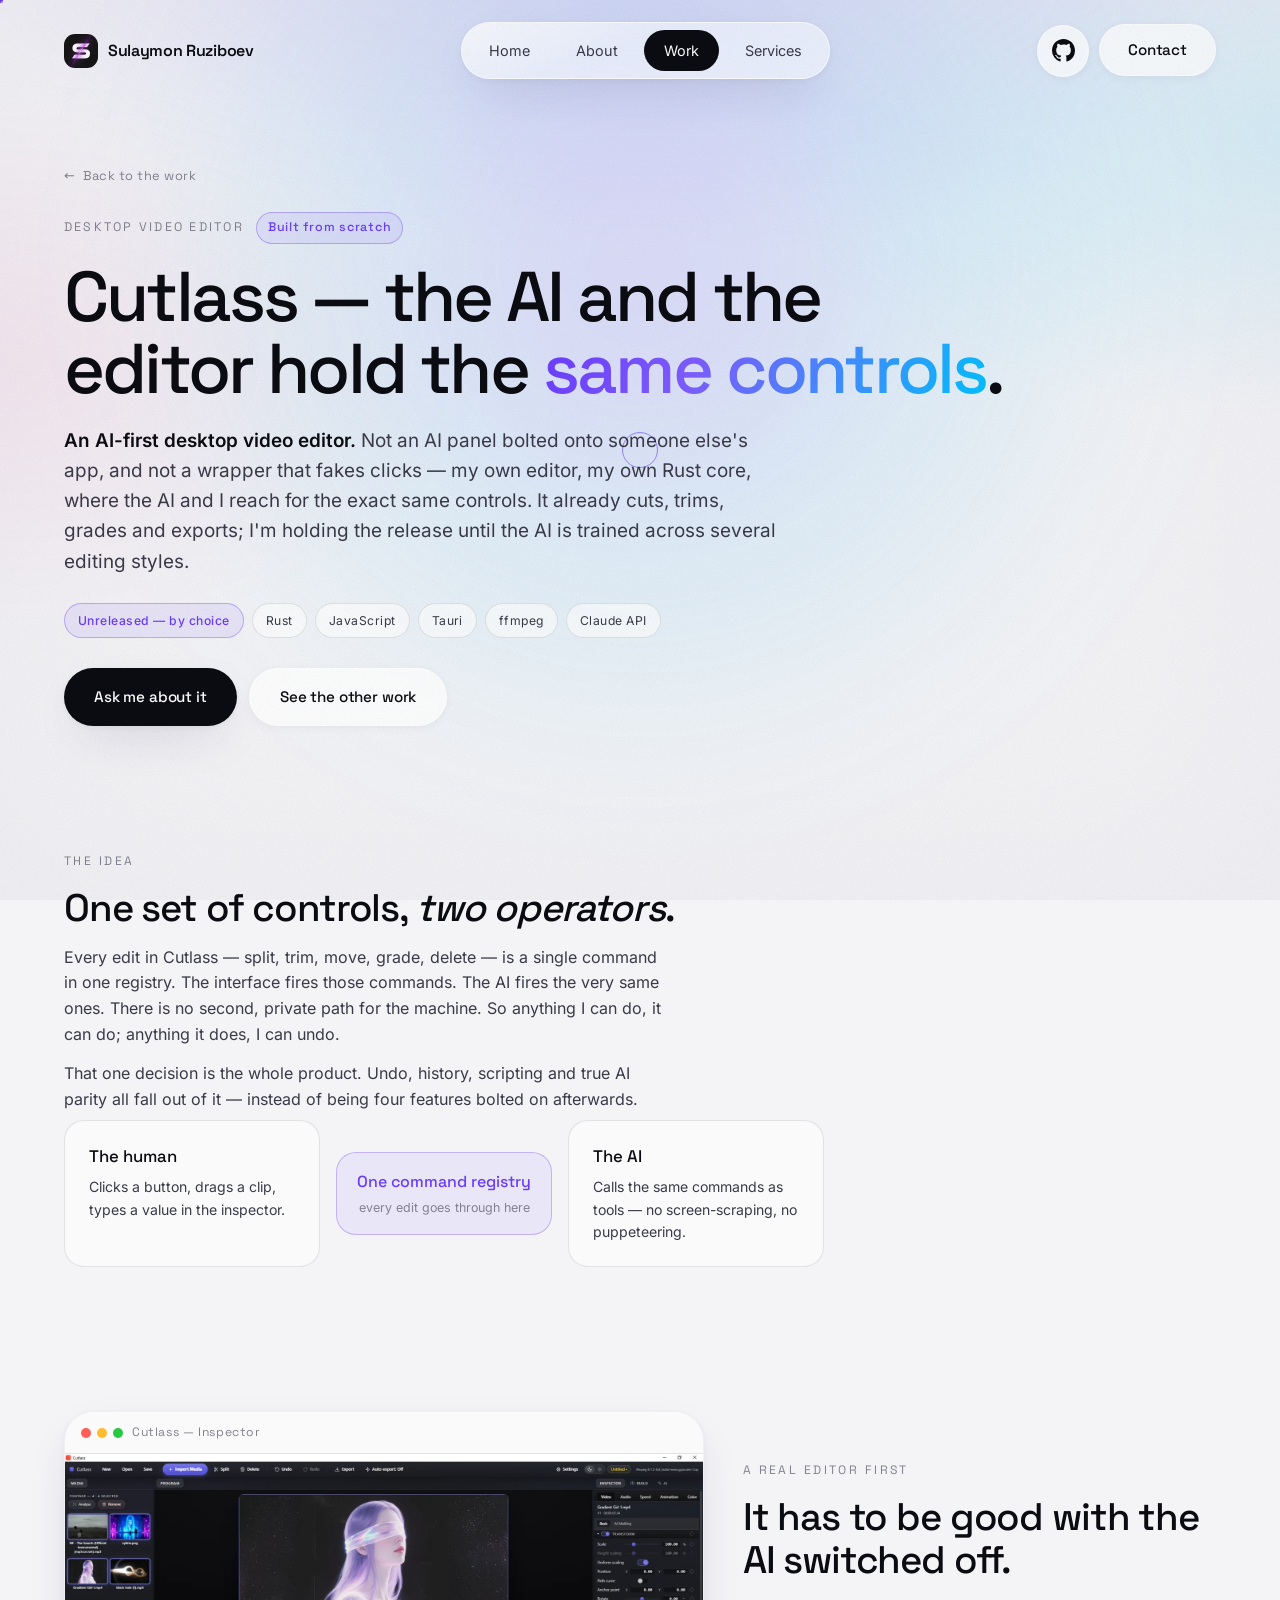
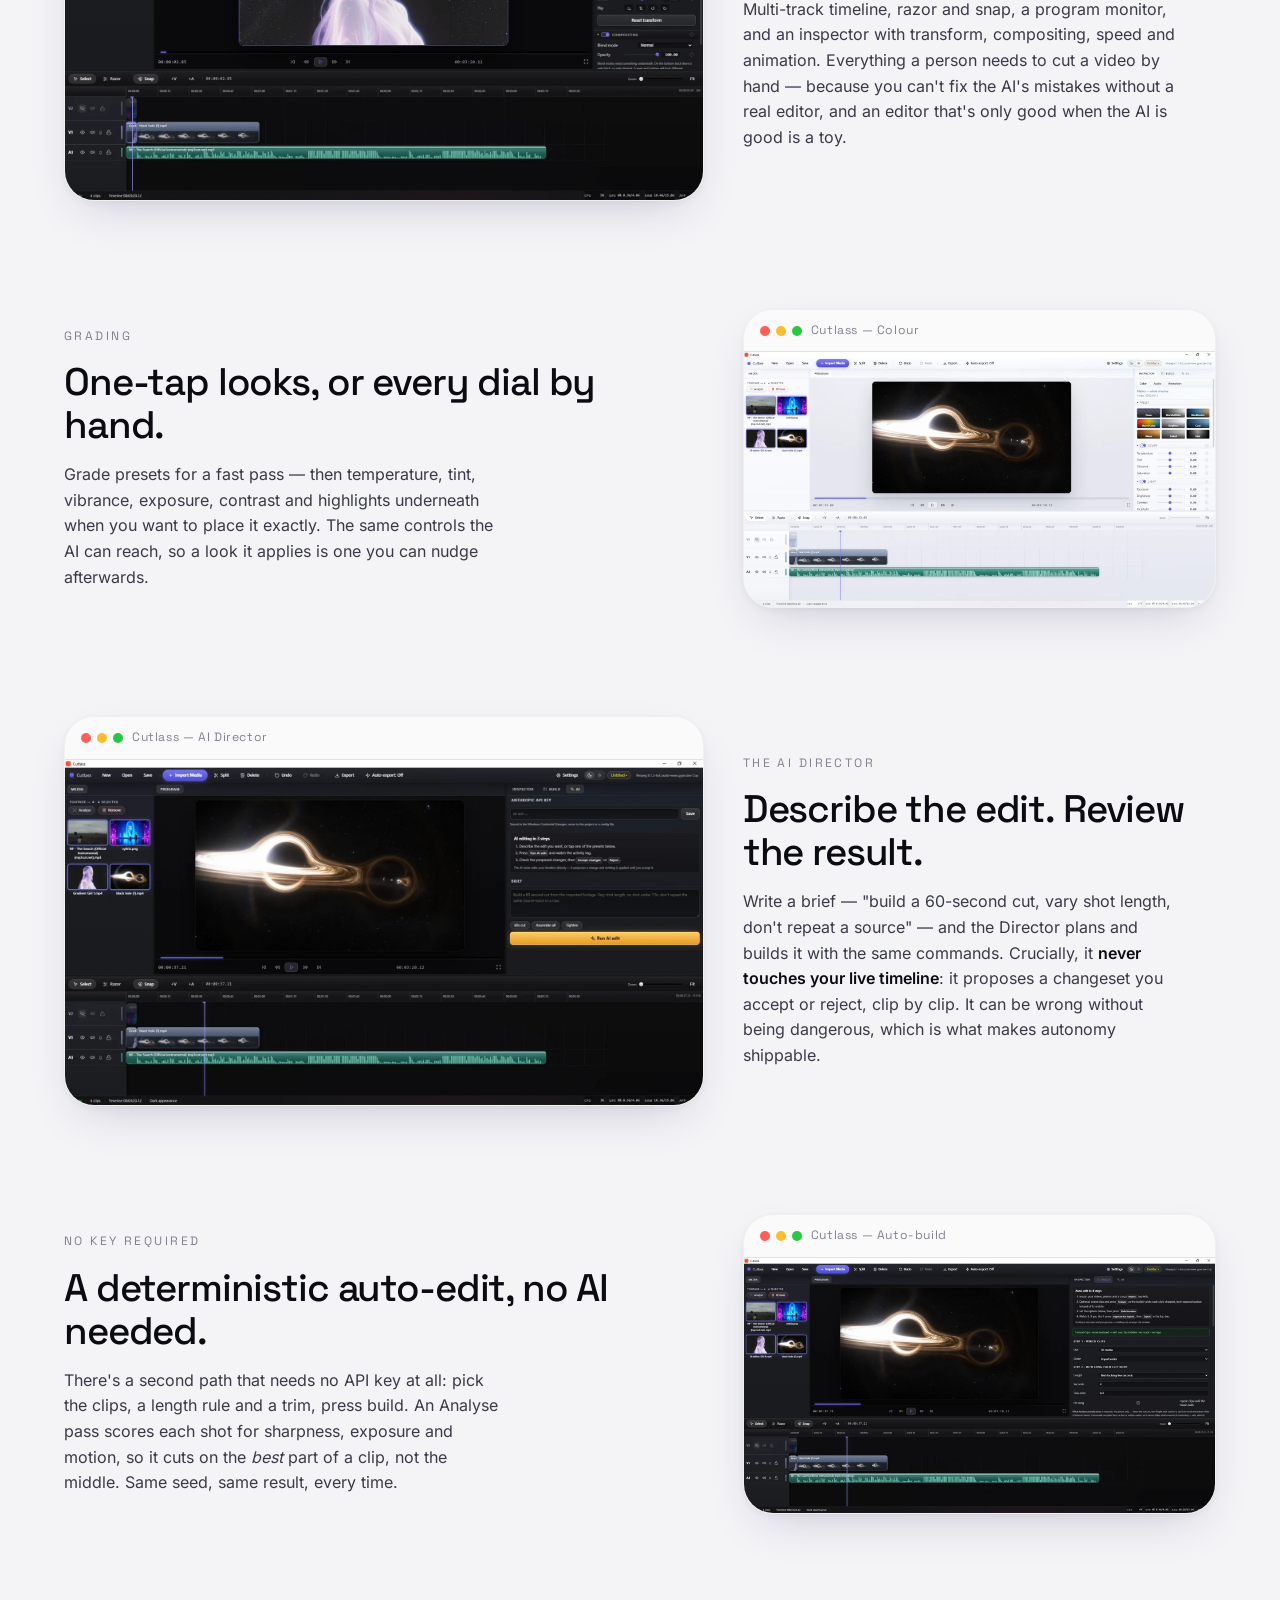
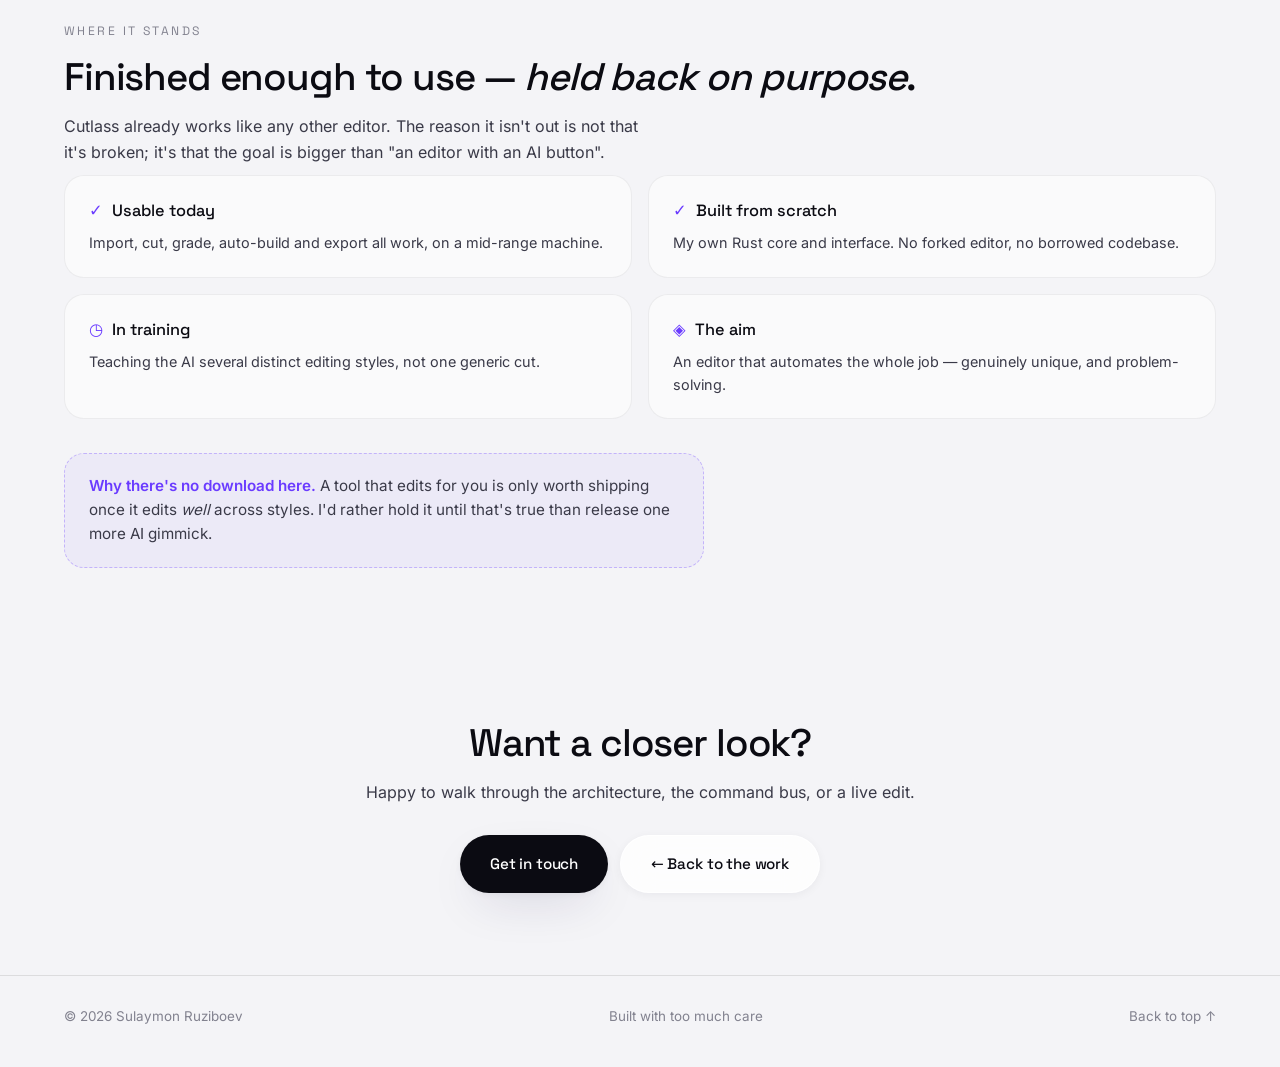
==== cutlass.html @ bc59d82c "Cutlass and NowhereCentral Projects" ====
<!doctype html>
<html lang="en">
<head>
<meta charset="utf-8" />
<meta name="viewport" content="width=device-width, initial-scale=1, viewport-fit=cover" />
<title>Cutlass — AI-first video editor · Sulaymon Ruziboev</title>
<meta name="description" content="Cutlass is an AI-first desktop video editor I built from scratch: the AI and the human hold the same controls. Finished and usable — held back until the AI is trained across several editing styles." />
<meta name="theme-color" content="#f4f4f7" />
<link rel="icon" type="image/webp" href="assets/favicon.webp" />

<link rel="preload" href="assets/fonts/space-grotesk-latin.woff2" as="font" type="font/woff2" crossorigin />
<link rel="preload" href="assets/fonts/inter-latin.woff2" as="font" type="font/woff2" crossorigin />
<link rel="stylesheet" href="css/style.css" />

<style>
  /* ── page-specific — everything else comes from the site's tokens ───────── */
  .cut{ position:relative; z-index:1; }
  .cut-wrap{ max-width:var(--maxw); margin-inline:auto; padding-inline:var(--pad); }

  /* hero */
  .cut-hero{ position:relative; padding:clamp(120px,18vh,190px) 0 clamp(40px,6vh,70px); }
  .cut-hero__aura{
    position:absolute; left:50%; top:34%; transform:translate(-50%,-50%);
    width:min(1000px,130vw); aspect-ratio:1; border-radius:50%;
    filter:blur(100px); opacity:.5; pointer-events:none; z-index:0;
    background:radial-gradient(circle, rgba(122,80,255,.40), rgba(0,194,255,.20) 45%, transparent 70%);
  }
  .cut-hero__inner{ position:relative; z-index:2; }
  .cut-back{
    display:inline-flex; align-items:center; gap:8px; margin-bottom:26px;
    font-family:var(--font-display); font-size:.8rem; letter-spacing:.04em; color:var(--muted);
  }
  .cut-back:hover{ color:var(--accent); }
  .cut-kicker{
    display:flex; flex-wrap:wrap; align-items:center; gap:12px; margin-bottom:18px;
    font-family:var(--font-display); font-size:.78rem; letter-spacing:.18em; text-transform:uppercase; color:var(--muted);
  }
  .cut-badge{
    color:var(--accent); font-weight:500; letter-spacing:.06em; text-transform:none;
    padding:5px 11px; border-radius:var(--r-pill);
    border:1px solid rgba(106,59,255,.35); background:rgba(106,59,255,.08);
  }
  .cut-h1{
    font-family:var(--font-display); font-weight:500;
    font-size:clamp(2.4rem,6vw,4.4rem); line-height:1.02; letter-spacing:-.04em;
    margin-bottom:.28em;
  }
  .cut-h1 em{ font-style:normal; background:var(--grad); -webkit-background-clip:text; background-clip:text; color:transparent; }
  .cut-lede{ font-size:clamp(1rem,1.5vw,1.18rem); color:var(--ink-soft); max-width:60ch; }
  .cut-lede strong{ color:var(--ink); font-weight:600; }

  .cut-tags{ display:flex; flex-wrap:wrap; gap:8px; margin-top:26px; }
  .cut-tags li{
    list-style:none; font-size:.76rem; letter-spacing:.04em; color:var(--ink-soft);
    padding:7px 13px; border-radius:var(--r-pill); border:1px solid var(--line); background:rgba(255,255,255,.6);
  }
  .cut-tags li.is-status{ color:var(--accent); font-weight:500; border-color:rgba(106,59,255,.35); background:rgba(106,59,255,.08); }

  .cut-cta{ display:flex; flex-wrap:wrap; gap:12px; margin-top:30px; }

  /* section rhythm */
  .cut-sec{ padding:clamp(46px,8vh,90px) 0; }
  .cut-sec--tight{ padding:clamp(24px,4vh,44px) 0; }
  .cut-eyebrow{
    font-family:var(--font-display); font-size:.76rem; letter-spacing:.2em; text-transform:uppercase;
    color:var(--muted); margin-bottom:14px;
  }
  .cut-h2{
    font-family:var(--font-display); font-weight:500;
    font-size:clamp(1.5rem,3.4vw,2.4rem); line-height:1.12; letter-spacing:-.03em; margin-bottom:16px;
  }
  .cut-h2 em{ font-style:italic; }
  .cut-copy{ font-size:1rem; color:var(--ink-soft); max-width:60ch; }
  .cut-copy + .cut-copy{ margin-top:14px; }
  .cut-copy strong{ color:var(--ink); font-weight:600; }

  /* screenshot figures */
  .shot{
    border-radius:var(--r-lg); overflow:hidden; background:var(--surface);
    box-shadow:var(--shadow); border:1px solid var(--line-soft);
  }
  .shot__frame{
    display:flex; align-items:center; gap:9px; padding:11px 16px;
    border-bottom:1px solid var(--line); background:rgba(11,11,18,.02);
  }
  .shot__dots{ display:flex; gap:6px; }
  .shot__dots i{ width:10px; height:10px; border-radius:50%; background:var(--line); }
  .shot__dots i:first-child{ background:#ff5f57; }
  .shot__dots i:nth-child(2){ background:#febc2e; }
  .shot__dots i:nth-child(3){ background:#28c840; }
  .shot__name{ font-family:var(--font-display); font-size:.76rem; letter-spacing:.05em; color:var(--muted); }
  .shot img{ display:block; width:100%; height:auto; }

  .cut-feature{
    display:grid; grid-template-columns:1fr; gap:clamp(22px,3vw,44px); align-items:center;
  }
  @media (min-width:900px){
    .cut-feature{ grid-template-columns:1.15fr .85fr; }
    .cut-feature--flip .shot{ order:2; }
  }
  .cut-feature__text .cut-copy{ max-width:44ch; }

  /* the two-operator diagram */
  .cut-diagram{
    display:grid; gap:16px; margin-top:8px;
    grid-template-columns:1fr; max-width:760px;
  }
  @media (min-width:720px){ .cut-diagram{ grid-template-columns:1fr auto 1fr; align-items:stretch; } }
  .cut-node{
    padding:22px 24px; border-radius:var(--r); border:1px solid var(--line);
    background:rgba(255,255,255,.55);
  }
  .cut-node h3{ font-family:var(--font-display); font-weight:500; font-size:1.05rem; margin-bottom:6px; }
  .cut-node p{ font-size:.88rem; color:var(--ink-soft); }
  .cut-node--bus{
    text-align:center; align-self:center; padding:16px 20px;
    background:rgba(106,59,255,.07); border-color:rgba(106,59,255,.3);
  }
  .cut-node--bus b{ font-family:var(--font-display); color:var(--accent); font-weight:500; }
  .cut-node--bus span{ display:block; font-size:.78rem; color:var(--muted); margin-top:4px; }

  /* status / points */
  .cut-points{ display:grid; gap:16px; grid-template-columns:1fr; margin-top:10px; }
  @media (min-width:760px){ .cut-points{ grid-template-columns:repeat(2,1fr); } }
  .cut-point{ padding:22px 24px; border-radius:var(--r); border:1px solid var(--line-soft); background:rgba(255,255,255,.5); }
  .cut-point h3{ font-family:var(--font-display); font-weight:500; font-size:1.02rem; margin-bottom:7px; display:flex; align-items:center; gap:9px; }
  .cut-point h3 span{ color:var(--accent); }
  .cut-point p{ font-size:.9rem; color:var(--ink-soft); }

  .cut-note{
    margin-top:34px; padding:20px 24px; border-radius:var(--r);
    border:1px dashed rgba(106,59,255,.32); background:rgba(106,59,255,.05);
    font-size:.95rem; line-height:1.6; color:var(--ink-soft); max-width:64ch;
  }
  .cut-note b{ color:var(--accent); font-weight:600; }

  .cut-end{ padding:clamp(50px,9vh,110px) 0; text-align:center; }
  .cut-end .cut-h2{ margin-inline:auto; }
  .cut-end .cut-copy{ margin-inline:auto; }
</style>
</head>
<body>

<div class="fx-grain" aria-hidden="true"></div>
<div class="cursor" aria-hidden="true"><span class="cursor__ring"></span><span class="cursor__dot"></span></div>

<!-- ── navigation ─────────────────────────────────────────────── -->
<header class="nav" id="nav">
  <a class="nav__logo" href="index.html#top" aria-label="Home">
    <span class="nav__mark"><img src="assets/logo.webp" alt="" width="34" height="34" decoding="async" /></span>
    <span class="nav__name">Sulaymon Ruziboev</span>
  </a>

  <nav class="nav__links glass" aria-label="Primary">
    <a href="index.html#hero">Home</a>
    <a href="index.html#about">About</a>
    <a href="index.html#work" class="is-active">Work</a>
    <a href="index.html#capabilities">Services</a>
  </nav>

  <div class="nav__actions">
    <a class="nav__git" href="https://github.com/aeolian1014" target="_blank" rel="noopener"
       aria-label="GitHub profile" title="GitHub">
      <svg viewBox="0 0 16 16" aria-hidden="true" focusable="false">
        <path fill="currentColor" d="M8 0C3.58 0 0 3.58 0 8a8 8 0 0 0 5.47 7.59c.4.07.55-.17.55-.38 0-.19-.01-.82-.01-1.49-2.01.37-2.53-.49-2.69-.94-.09-.23-.48-.94-.82-1.13-.28-.15-.68-.52-.01-.53.63-.01 1.08.58 1.23.82.72 1.21 1.87.87 2.33.66.07-.52.28-.87.51-1.07-1.78-.2-3.64-.89-3.64-3.95 0-.87.31-1.59.82-2.15-.08-.2-.36-1.02.08-2.12 0 0 .67-.21 2.2.82a7.4 7.4 0 0 1 2-.27c.68 0 1.36.09 2 .27 1.53-1.04 2.2-.82 2.2-.82.44 1.1.16 1.92.08 2.12.51.56.82 1.27.82 2.15 0 3.07-1.87 3.75-3.65 3.95.29.25.54.73.54 1.48 0 1.07-.01 1.93-.01 2.2 0 .21.15.46.55.38A8.01 8.01 0 0 0 16 8c0-4.42-3.58-8-8-8Z"/>
      </svg>
    </a>
    <a class="btn btn--pill nav__cta" href="index.html#contact"><span>Contact</span></a>
  </div>
</header>

<main class="cut" id="top">

  <!-- ══ HERO ═══════════════════════════════════════════════════ -->
  <section class="cut-hero">
    <div class="cut-hero__aura" aria-hidden="true"></div>
    <div class="cut-wrap cut-hero__inner">
      <a class="cut-back magnetic" href="index.html#work"><span>←</span> Back to the work</a>

      <p class="cut-kicker">
        <span>Desktop video editor</span>
        <span class="cut-badge">Built from scratch</span>
      </p>

      <h1 class="cut-h1">Cutlass — the AI and the<br />editor hold the <em>same controls</em>.</h1>

      <p class="cut-lede">
        <strong>An AI-first desktop video editor.</strong> Not an AI panel bolted onto
        someone else's app, and not a wrapper that fakes clicks — my own editor, my own
        Rust core, where the AI and I reach for the exact same controls. It already cuts,
        trims, grades and exports; I'm holding the release until the AI is trained across
        several editing styles.
      </p>

      <ul class="cut-tags">
        <li class="is-status">Unreleased — by choice</li>
        <li>Rust</li>
        <li>JavaScript</li>
        <li>Tauri</li>
        <li>ffmpeg</li>
        <li>Claude API</li>
      </ul>

      <div class="cut-cta">
        <a class="btn btn--solid magnetic" href="index.html#contact"><span>Ask me about it</span></a>
        <a class="btn btn--ghost magnetic" href="index.html#work"><span>See the other work</span></a>
      </div>
    </div>
  </section>

  <!-- ══ THE IDEA ══════════════════════════════════════════════ -->
  <section class="cut-sec">
    <div class="cut-wrap">
      <p class="cut-eyebrow">The idea</p>
      <h2 class="cut-h2">One set of controls, <em>two operators</em>.</h2>
      <p class="cut-copy">
        Every edit in Cutlass — split, trim, move, grade, delete — is a single command in
        one registry. The interface fires those commands. The AI fires the very same ones.
        There is no second, private path for the machine. So anything I can do, it can do;
        anything it does, I can undo.
      </p>
      <p class="cut-copy">
        That one decision is the whole product. Undo, history, scripting and true AI parity
        all fall out of it — instead of being four features bolted on afterwards.
      </p>

      <div class="cut-diagram" aria-hidden="false">
        <div class="cut-node">
          <h3>The human</h3>
          <p>Clicks a button, drags a clip, types a value in the inspector.</p>
        </div>
        <div class="cut-node cut-node--bus">
          <b>One command registry</b>
          <span>every edit goes through here</span>
        </div>
        <div class="cut-node">
          <h3>The AI</h3>
          <p>Calls the same commands as tools — no screen-scraping, no puppeteering.</p>
        </div>
      </div>
    </div>
  </section>

  <!-- ══ THE EDITOR (inspector) ════════════════════════════════ -->
  <section class="cut-sec">
    <div class="cut-wrap">
      <div class="cut-feature">
        <figure class="shot">
          <div class="shot__frame"><span class="shot__dots"><i></i><i></i><i></i></span><span class="shot__name">Cutlass — Inspector</span></div>
          <img src="assets/work/cutlass/inspector.webp" alt="Cutlass inspector: transform and compositing controls beside a multi-track timeline and program preview" loading="lazy" decoding="async" />
        </figure>
        <div class="cut-feature__text">
          <p class="cut-eyebrow">A real editor first</p>
          <h2 class="cut-h2">It has to be good with the AI switched off.</h2>
          <p class="cut-copy">
            Multi-track timeline, razor and snap, a program monitor, and an inspector with
            transform, compositing, speed and animation. Everything a person needs to cut a
            video by hand — because you can't fix the AI's mistakes without a real editor,
            and an editor that's only good when the AI is good is a toy.
          </p>
        </div>
      </div>
    </div>
  </section>

  <!-- ══ COLOUR (color) ════════════════════════════════════════ -->
  <section class="cut-sec cut-sec--tight">
    <div class="cut-wrap">
      <div class="cut-feature cut-feature--flip">
        <figure class="shot">
          <div class="shot__frame"><span class="shot__dots"><i></i><i></i><i></i></span><span class="shot__name">Cutlass — Colour</span></div>
          <img src="assets/work/cutlass/color.webp" alt="Cutlass colour panel: one-tap grade presets over manual temperature, tint, exposure and contrast controls" loading="lazy" decoding="async" />
        </figure>
        <div class="cut-feature__text">
          <p class="cut-eyebrow">Grading</p>
          <h2 class="cut-h2">One-tap looks, or every dial by hand.</h2>
          <p class="cut-copy">
            Grade presets for a fast pass — then temperature, tint, vibrance, exposure,
            contrast and highlights underneath when you want to place it exactly. The same
            controls the AI can reach, so a look it applies is one you can nudge afterwards.
          </p>
        </div>
      </div>
    </div>
  </section>

  <!-- ══ THE AI DIRECTOR (ai) ══════════════════════════════════ -->
  <section class="cut-sec">
    <div class="cut-wrap">
      <div class="cut-feature">
        <figure class="shot">
          <div class="shot__frame"><span class="shot__dots"><i></i><i></i><i></i></span><span class="shot__name">Cutlass — AI Director</span></div>
          <img src="assets/work/cutlass/ai.webp" alt="Cutlass AI panel: a plain-language brief, quick presets, and a Run AI edit button that proposes changes to review" loading="lazy" decoding="async" />
        </figure>
        <div class="cut-feature__text">
          <p class="cut-eyebrow">The AI Director</p>
          <h2 class="cut-h2">Describe the edit. Review the result.</h2>
          <p class="cut-copy">
            Write a brief — "build a 60-second cut, vary shot length, don't repeat a source"
            — and the Director plans and builds it with the same commands. Crucially, it
            <strong>never touches your live timeline</strong>: it proposes a changeset you
            accept or reject, clip by clip. It can be wrong without being dangerous, which is
            what makes autonomy shippable.
          </p>
        </div>
      </div>
    </div>
  </section>

  <!-- ══ THE BUILDER (build) ═══════════════════════════════════ -->
  <section class="cut-sec cut-sec--tight">
    <div class="cut-wrap">
      <div class="cut-feature cut-feature--flip">
        <figure class="shot">
          <div class="shot__frame"><span class="shot__dots"><i></i><i></i><i></i></span><span class="shot__name">Cutlass — Auto-build</span></div>
          <img src="assets/work/cutlass/build.webp" alt="Cutlass auto-edit builder: choose clips, length and trim, then build a timeline with no AI and no API key" loading="lazy" decoding="async" />
        </figure>
        <div class="cut-feature__text">
          <p class="cut-eyebrow">No key required</p>
          <h2 class="cut-h2">A deterministic auto-edit, no AI needed.</h2>
          <p class="cut-copy">
            There's a second path that needs no API key at all: pick the clips, a length rule
            and a trim, press build. An Analyse pass scores each shot for sharpness, exposure
            and motion, so it cuts on the <em>best</em> part of a clip, not the middle. Same
            seed, same result, every time.
          </p>
        </div>
      </div>
    </div>
  </section>

  <!-- ══ STATUS ════════════════════════════════════════════════ -->
  <section class="cut-sec">
    <div class="cut-wrap">
      <p class="cut-eyebrow">Where it stands</p>
      <h2 class="cut-h2">Finished enough to use — <em>held back on purpose</em>.</h2>
      <p class="cut-copy">
        Cutlass already works like any other editor. The reason it isn't out is not that it's
        broken; it's that the goal is bigger than "an editor with an AI button".
      </p>

      <div class="cut-points">
        <div class="cut-point">
          <h3><span>✓</span> Usable today</h3>
          <p>Import, cut, grade, auto-build and export all work, on a mid-range machine.</p>
        </div>
        <div class="cut-point">
          <h3><span>✓</span> Built from scratch</h3>
          <p>My own Rust core and interface. No forked editor, no borrowed codebase.</p>
        </div>
        <div class="cut-point">
          <h3><span>◷</span> In training</h3>
          <p>Teaching the AI several distinct editing styles, not one generic cut.</p>
        </div>
        <div class="cut-point">
          <h3><span>◈</span> The aim</h3>
          <p>An editor that automates the whole job — genuinely unique, and problem-solving.</p>
        </div>
      </div>

      <p class="cut-note">
        <b>Why there's no download here.</b> A tool that edits for you is only worth shipping
        once it edits <em>well</em> across styles. I'd rather hold it until that's true than
        release one more AI gimmick.
      </p>
    </div>
  </section>

  <!-- ══ END CTA ═══════════════════════════════════════════════ -->
  <section class="cut-end">
    <div class="cut-wrap">
      <h2 class="cut-h2">Want a closer look?</h2>
      <p class="cut-copy">Happy to walk through the architecture, the command bus, or a live edit.</p>
      <div class="cut-cta" style="justify-content:center">
        <a class="btn btn--solid magnetic" href="index.html#contact"><span>Get in touch</span></a>
        <a class="btn btn--ghost magnetic" href="index.html#work"><span>← Back to the work</span></a>
      </div>
    </div>
  </section>

</main>

<footer class="foot">
  <span>© 2026 Sulaymon Ruziboev</span>
  <span>Built with too much care</span>
  <a href="index.html#top">Back to top ↑</a>
</footer>

<script>
  /* This is a static case-study page — it doesn't pull in the homepage's animation
     rig (gsap). These two bits of chrome the site expects are reimplemented here
     with no dependencies: the nav's scrolled state, and the custom cursor. */
  (function () {
    var nav = document.getElementById('nav');
    if (nav) {
      var onScroll = function () { nav.classList.toggle('is-stuck', window.scrollY > 40); };
      onScroll();
      window.addEventListener('scroll', onScroll, { passive: true });
    }

    /* custom cursor — desktop pointers only, respecting reduced-motion */
    var c = document.querySelector('.cursor');
    var fine = window.matchMedia('(hover:hover) and (pointer:fine)').matches;
    var reduced = window.matchMedia('(prefers-reduced-motion:reduce)').matches;
    if (!c || !fine || reduced) { if (c) c.remove(); return; }

    var ring = c.querySelector('.cursor__ring');
    var dot  = c.querySelector('.cursor__dot');
    var mx = innerWidth / 2, my = innerHeight / 2;   // mouse target
    var rx = mx, ry = my;                            // ring (lags behind)

    window.addEventListener('pointermove', function (e) {
      mx = e.clientX; my = e.clientY;
      /* the dot tracks the pointer immediately */
      dot.style.transform = 'translate(' + (mx) + 'px,' + (my) + 'px) translate(-50%,-50%)';
    });

    (function frame() {
      rx += (mx - rx) * 0.18;                        // easing toward the pointer
      ry += (my - ry) * 0.18;
      ring.style.transform = 'translate(' + rx + 'px,' + ry + 'px) translate(-50%,-50%)';
      requestAnimationFrame(frame);
    })();

    /* swell the ring over interactive things */
    document.querySelectorAll('a, button, .shot, .cut-node').forEach(function (el) {
      el.addEventListener('pointerenter', function () { c.classList.add('is-hot'); });
      el.addEventListener('pointerleave', function () { c.classList.remove('is-hot'); });
    });
  })();
</script>
</body>
</html>
---- css/style.css ----
/* ============================================================
   Sulaymon Ruziboev — portfolio
   Light-futurist system: white canvas, glass surfaces,
   violet→cyan accent used only as light.
   ============================================================ */

/* ── fonts ─────────────────────────────────────────────────────
   Self-hosted. Loading these from Google costs two extra DNS+TLS
   handshakes AND serialises them — the font files can't start until
   the stylesheet from a *different* host has arrived. Served from
   our own origin they reuse the connection already open for the HTML.

   Both are variable fonts, so one file per family covers 400–600
   rather than one file per weight. Latin subset only.
   ───────────────────────────────────────────────────────────── */
@font-face{
  font-family:'Inter';
  font-style:normal;
  font-weight:400 600;
  font-display:swap;
  src:url('../assets/fonts/inter-latin.woff2') format('woff2');
  unicode-range:U+0000-00FF,U+0131,U+0152-0153,U+02BB-02BC,U+02C6,U+02DA,U+02DC,
    U+0304,U+0308,U+0329,U+2000-206F,U+20AC,U+2122,U+2191,U+2193,U+2212,U+2215,U+FEFF,U+FFFD;
}
@font-face{
  font-family:'Space Grotesk';
  font-style:normal;
  font-weight:400 600;
  font-display:swap;
  src:url('../assets/fonts/space-grotesk-latin.woff2') format('woff2');
  unicode-range:U+0000-00FF,U+0131,U+0152-0153,U+02BB-02BC,U+02C6,U+02DA,U+02DC,
    U+0304,U+0308,U+0329,U+2000-206F,U+20AC,U+2122,U+2191,U+2193,U+2212,U+2215,U+FEFF,U+FFFD;
}

/* ── tokens ────────────────────────────────────────────────── */
:root{
  --bg:            #f4f4f7;
  --bg-deep:       #ececf2;
  --surface:       #ffffff;
  --ink:           #0b0b12;
  --ink-soft:      #3a3a48;
  --muted:         #82828f;
  --line:          rgba(11,11,18,.10);
  --line-soft:     rgba(11,11,18,.06);

  --accent:        #6a3bff;
  --accent-2:      #00c2ff;
  --accent-3:      #ff4d9d;
  --grad:          linear-gradient(115deg, var(--accent) 0%, #7d5cff 35%, var(--accent-2) 100%);

  --glass:         rgba(255,255,255,.58);
  --glass-strong:  rgba(255,255,255,.78);
  --glass-line:    rgba(255,255,255,.85);
  --shadow-sm:     0 2px 10px rgba(20,18,40,.05);
  --shadow:        0 18px 50px -18px rgba(30,22,80,.22), 0 2px 8px rgba(20,18,40,.05);
  --shadow-lg:     0 40px 90px -30px rgba(40,25,110,.30), 0 4px 14px rgba(20,18,40,.06);

  --r-sm: 12px;  --r: 20px;  --r-lg: 30px;  --r-pill: 999px;

  --pad: clamp(20px, 5vw, 80px);
  --maxw: 1440px;

  --font-display: "Space Grotesk", "Segoe UI", system-ui, sans-serif;
  --font-body:    "Inter", "Segoe UI", system-ui, sans-serif;

  --ease-out: cubic-bezier(.16,1,.3,1);
  --ease:     cubic-bezier(.4,0,.2,1);
}

/* ── reset ─────────────────────────────────────────────────── */
*,*::before,*::after{ box-sizing:border-box; }
html{
  -webkit-text-size-adjust:100%; scroll-behavior:smooth;
  /* Kill the grey/blue flash mobile browsers paint over anything tappable.
     This is the touch highlight only — :focus-visible below is untouched, so
     keyboard users keep their focus ring. */
  -webkit-tap-highlight-color:transparent;
}
body{
  margin:0;
  background:var(--bg);
  color:var(--ink);
  font-family:var(--font-body);
  font-size:16px;
  line-height:1.6;
  -webkit-font-smoothing:antialiased;
  overflow-x:hidden;
}
body.is-locked{ overflow:hidden; }
img{ display:block; max-width:100%; }
a{ color:inherit; text-decoration:none; }
h1,h2,h3,p,ul,ol,figure{ margin:0; }
ul,ol{ padding:0; list-style:none; }
button{ font:inherit; color:inherit; background:none; border:0; cursor:pointer; }
::selection{ background:var(--accent); color:#fff; }

.skip{
  position:fixed; top:-100px; left:16px; z-index:200;
  background:var(--ink); color:#fff; padding:12px 18px; border-radius:var(--r-sm);
}
.skip:focus-visible{ top:16px; }
:focus-visible{ outline:2px solid var(--accent); outline-offset:3px; border-radius:6px; }

/* ── ambient page texture ──────────────────────────────────── */
body::before{
  content:""; position:fixed; inset:0; z-index:0; pointer-events:none;
  background:
    radial-gradient(80% 55% at 50% -10%, rgba(122,80,255,.16), transparent 70%),
    radial-gradient(60% 45% at 100% 15%, rgba(0,194,255,.12), transparent 70%),
    radial-gradient(55% 45% at 0% 40%, rgba(255,77,157,.07), transparent 70%);
}
.fx-grain{
  position:fixed; inset:0; z-index:300; pointer-events:none; opacity:.30;
  mix-blend-mode:multiply;
  background-image:url("data:image/svg+xml;utf8,<svg xmlns='http://www.w3.org/2000/svg' width='180' height='180'><filter id='n'><feTurbulence type='fractalNoise' baseFrequency='.85' numOctaves='3'/><feColorMatrix type='saturate' values='0'/></filter><rect width='180' height='180' filter='url(%23n)' opacity='.42'/></svg>");
}
.fx-grain::after{
  content:""; position:absolute; inset:0;
  box-shadow:inset 0 0 220px rgba(30,20,70,.10);
}

/* ── glass primitives ──────────────────────────────────────── */
.glass{
  position:relative;
  background:var(--glass);
  backdrop-filter:blur(26px) saturate(180%);
  -webkit-backdrop-filter:blur(26px) saturate(180%);
  border:1px solid var(--glass-line);
  box-shadow:var(--shadow);
}
.glass::after{           /* specular top edge */
  content:""; position:absolute; inset:0; border-radius:inherit; pointer-events:none;
  background:linear-gradient(160deg, rgba(255,255,255,.85), rgba(255,255,255,0) 42%);
  opacity:.75;
}

/* ── typography ────────────────────────────────────────────── */
.display{
  font-family:var(--font-display);
  font-weight:500;
  font-size:clamp(3.2rem, 10.5vw, 10.5rem);
  line-height:.88;
  letter-spacing:-.045em;
  margin:.18em 0 .32em;
}
.display--sm{ font-size:clamp(2.6rem, 8vw, 7.5rem); }
/* line-height is .88, so the em box is shorter than the glyphs. The reveal
   mask (overflow:hidden) would otherwise shear descenders off "p", "y", "g" —
   pad the clip box out, then pull the extra space back with a negative margin
   so the lines keep their tight optical rhythm. */
.display .line{ display:block; overflow:hidden; padding-bottom:.24em; margin-bottom:-.18em; }
.display .line > span{ display:block; white-space:nowrap; }
.line--ghost{
  color:transparent;
  -webkit-text-stroke:1.5px rgba(11,11,18,.42);
  paint-order:stroke fill;
}
.h2{
  font-family:var(--font-display); font-weight:500;
  font-size:clamp(2.1rem, 5.2vw, 4.4rem);
  line-height:1.02; letter-spacing:-.035em;
}
.h2 em{
  font-style:normal;
  background:var(--grad); -webkit-background-clip:text; background-clip:text; color:transparent;
}
.label{
  font-family:var(--font-display);
  font-size:.72rem; letter-spacing:.22em; text-transform:uppercase;
  color:var(--muted);
}
.eyebrow{
  display:inline-flex; align-items:center; gap:10px;
  font-size:.78rem; letter-spacing:.12em; text-transform:uppercase; color:var(--ink-soft);
  padding:8px 16px; border-radius:var(--r-pill);
  background:var(--glass-strong); border:1px solid var(--glass-line);
  backdrop-filter:blur(14px); -webkit-backdrop-filter:blur(14px);
  box-shadow:var(--shadow-sm);
}
.eyebrow .dot{
  width:7px; height:7px; border-radius:50%; background:#22c55e;
  box-shadow:0 0 0 0 rgba(34,197,94,.55); animation:pulse 2.4s infinite;
}
@keyframes pulse{
  70%{ box-shadow:0 0 0 9px rgba(34,197,94,0); }
  100%{ box-shadow:0 0 0 0 rgba(34,197,94,0); }
}

/* ── buttons ───────────────────────────────────────────────── */
.btn{
  --bg-btn:var(--surface);
  position:relative; display:inline-flex; align-items:center; justify-content:center;
  gap:8px; padding:16px 30px; border-radius:var(--r-pill);
  font-family:var(--font-display); font-size:.95rem; font-weight:500; letter-spacing:-.01em;
  white-space:nowrap; overflow:hidden;
  transition:transform .5s var(--ease-out), box-shadow .5s var(--ease-out), color .35s;
  will-change:transform;
}
.btn span{ position:relative; z-index:2; }
.btn--solid{ background:var(--ink); color:#fff; box-shadow:var(--shadow); }
.btn--solid::before{
  content:""; position:absolute; inset:0; z-index:1; background:var(--grad);
  opacity:0; transition:opacity .45s var(--ease);
}
.btn--solid:hover::before{ opacity:1; }
.btn--ghost{
  background:var(--glass-strong); border:1px solid var(--glass-line); color:var(--ink);
  backdrop-filter:blur(16px); -webkit-backdrop-filter:blur(16px); box-shadow:var(--shadow-sm);
}
.btn--ghost:hover{ box-shadow:var(--shadow); }
.btn--pill{
  background:var(--glass-strong); border:1px solid var(--glass-line);
  backdrop-filter:blur(16px); -webkit-backdrop-filter:blur(16px);
  padding:13px 28px; box-shadow:var(--shadow-sm);
}
.btn--pill:hover{ background:var(--ink); color:#fff; }
.btn:hover{ transform:translateY(-2px); }

/* ── custom cursor ─────────────────────────────────────────── */
.cursor{ display:none; }
@media (hover:hover) and (pointer:fine){
  .cursor{
    display:block; position:fixed; top:0; left:0; z-index:400; pointer-events:none;
    mix-blend-mode:multiply;
  }
  .cursor__ring,.cursor__dot{
    position:absolute; border-radius:50%; transform:translate(-50%,-50%);
    will-change:transform, width, height;
  }
  .cursor__ring{
    width:36px; height:36px; border:1px solid rgba(106,59,255,.55);
    transition:width .35s var(--ease-out), height .35s var(--ease-out), background .35s;
  }
  .cursor__dot{ width:5px; height:5px; background:var(--accent); }
  .cursor.is-hot .cursor__ring{ width:70px; height:70px; background:rgba(106,59,255,.09); }
}

/* ── loader ────────────────────────────────────────────────── */
.loader{
  position:fixed; inset:0; z-index:500;
  display:grid; place-items:center; background:var(--bg);
  transition:opacity .7s var(--ease), visibility .7s;
}
.loader.is-done{ opacity:0; visibility:hidden; }
.loader__inner{ display:grid; justify-items:center; gap:22px; width:min(260px,60vw); }
.loader__mark{
  font-size:2rem; background:var(--grad);
  -webkit-background-clip:text; background-clip:text; color:transparent;
  animation:spin 3s linear infinite;
}
@keyframes spin{ to{ transform:rotate(360deg); } }
.loader__bar{ width:100%; height:2px; background:var(--line); overflow:hidden; border-radius:2px; }
.loader__bar span{ display:block; height:100%; width:0; background:var(--grad); }
.loader__pct{ font-family:var(--font-display); font-size:.78rem; letter-spacing:.2em; color:var(--muted); }

/* ── nav ───────────────────────────────────────────────────── */
.nav{
  position:fixed; top:0; left:0; right:0; z-index:120;
  display:flex; align-items:center; justify-content:space-between;
  gap:16px; padding:22px var(--pad);
  transition:transform .55s var(--ease-out), padding .4s var(--ease);
}
.nav.is-hidden{ transform:translateY(-130%); }
.nav.is-stuck{ padding-top:14px; padding-bottom:14px; }
.nav__logo{ display:inline-flex; align-items:center; gap:10px; font-family:var(--font-display); font-weight:600; letter-spacing:-.02em; }
.nav__mark{
  display:grid; place-items:center; width:34px; height:34px; border-radius:11px;
  background:var(--ink); overflow:hidden;   /* the logo is a dark square; the box is its fallback */
  transition:transform .6s var(--ease-out);
}
.nav__mark img{ width:100%; height:100%; object-fit:cover; display:block; }
.nav__logo:hover .nav__mark{ transform:scale(1.06); }
.nav__links{
  display:flex; gap:6px; padding:7px; border-radius:var(--r-pill);
}
.nav__links a{
  position:relative; z-index:1; padding:9px 20px; border-radius:var(--r-pill);
  font-size:.9rem; color:var(--ink-soft); transition:color .3s;
}
.nav__links a:hover{ color:var(--ink); }
.nav__links a.is-active{ color:#fff; }
.nav__links a.is-active::before{
  content:""; position:absolute; inset:0; z-index:-1; border-radius:var(--r-pill);
  background:var(--ink);
}
.nav__actions{ display:flex; align-items:center; gap:10px; }
.nav__git{
  display:grid; place-items:center; width:52px; height:52px; border-radius:50%;
  background:var(--glass-strong); border:1px solid var(--glass-line); color:var(--ink);
  backdrop-filter:blur(16px); -webkit-backdrop-filter:blur(16px); box-shadow:var(--shadow-sm);
  transition:transform .5s var(--ease-out), background .35s var(--ease), color .35s, box-shadow .5s var(--ease-out);
}
.nav__git svg{ width:23px; height:23px; display:block; }
.nav__git:hover{ background:var(--ink); color:#fff; transform:translateY(-2px); box-shadow:var(--shadow); }
.nav__burger{ display:none; width:44px; height:44px; place-items:center; }
.nav__burger span{ display:block; width:22px; height:1.5px; background:var(--ink); transition:transform .4s var(--ease-out), opacity .3s; }
.nav__burger span+span{ margin-top:6px; }
.nav__burger[aria-expanded="true"] span:first-child{ transform:translateY(3.75px) rotate(45deg); }
.nav__burger[aria-expanded="true"] span:last-child{ transform:translateY(-3.75px) rotate(-45deg); }

.mobile-menu{
  position:fixed; inset:0; z-index:110;
  display:grid; align-content:center; justify-items:center; gap:8px;
  background:rgba(244,244,247,.86);
  backdrop-filter:blur(28px); -webkit-backdrop-filter:blur(28px);
  opacity:0; visibility:hidden; transition:opacity .45s var(--ease), visibility .45s;
}
.mobile-menu.is-open{ opacity:1; visibility:visible; }
.mobile-menu a{
  font-family:var(--font-display); font-size:clamp(2rem,9vw,3rem);
  letter-spacing:-.03em; opacity:0; transform:translateY(18px);
  transition:opacity .5s var(--ease-out), transform .5s var(--ease-out);
}
.mobile-menu.is-open a{ opacity:1; transform:none; }
.mobile-menu.is-open a:nth-child(2){ transition-delay:.05s }
.mobile-menu.is-open a:nth-child(3){ transition-delay:.1s }
.mobile-menu.is-open a:nth-child(4){ transition-delay:.15s }
.mobile-menu.is-open a:nth-child(5){ transition-delay:.2s }
.mobile-menu.is-open a:nth-child(6){ transition-delay:.25s }

/* ══ HERO ═════════════════════════════════════════════════ */
.hero{
  position:relative; z-index:1;
  min-height:100svh; padding:clamp(120px,16vh,190px) var(--pad) 70px;
  display:flex; align-items:center; overflow:hidden;
  /* the hero is a drag surface — never let a drag turn into a text selection */
  -webkit-user-select:none; user-select:none;
}
.hero__aura{ position:absolute; inset:0; pointer-events:none; }
.aura{ position:absolute; border-radius:50%; filter:blur(80px); opacity:.55; }
.aura--a{ width:46vw; height:46vw; left:22%; top:-8%;  background:radial-gradient(circle, rgba(122,80,255,.42), transparent 68%); }
.aura--b{ width:38vw; height:38vw; right:4%; top:22%;  background:radial-gradient(circle, rgba(0,194,255,.36), transparent 68%); }
.aura--c{ width:34vw; height:34vw; left:2%;  bottom:-6%; background:radial-gradient(circle, rgba(255,77,157,.26), transparent 68%); }

.hero__canvas,
.hero__fallback{
  position:absolute; left:50%; top:52%;
  width:min(78vh, 62vw); height:min(78vh, 62vw);
  transform:translate(-50%,-50%);
  pointer-events:none;
}
.hero__fallback{
  display:none; border-radius:50%;
  background:conic-gradient(from 210deg, rgba(122,80,255,.55), rgba(0,194,255,.5), rgba(255,77,157,.4), rgba(122,80,255,.55));
  filter:blur(38px); opacity:.6;
}
.no-webgl .hero__canvas{ display:none; }
.no-webgl .hero__fallback{ display:block; }

/* ── draggable orb + elastic reveal window ─────────────────
   The blob is a clip window onto a photo that sits under the page's
   own background. At rest it reads as the glass badge; dragged, it
   stretches open and uncovers the image.                            */
.hero__reveal{
  position:absolute; inset:0; z-index:2; pointer-events:none;
  opacity:0; transition:opacity .9s var(--ease);
}
.hero__reveal.is-ready{ opacity:1; }
.reveal__svg{ position:absolute; inset:0; width:100%; height:100%; overflow:visible; }
.reveal__orb{
  position:absolute; left:0; top:0;
  width:clamp(52px,6vw,74px); aspect-ratio:1; border-radius:50%;
  background:var(--grad);
  box-shadow:0 12px 34px -8px rgba(106,59,255,.6), inset 0 -6px 16px rgba(255,255,255,.5);
  pointer-events:auto; cursor:grab; touch-action:none;
  will-change:transform;
  -webkit-user-select:none; user-select:none; -webkit-touch-callout:none;
  display:grid; place-items:center;
}
/* rides along with the orb, since it lives inside it */
.reveal__orb span{
  font-family:var(--font-display); font-weight:600;
  font-size:clamp(8px, .62vw, 10px);
  letter-spacing:.07em; text-transform:uppercase;
  line-height:1.15; text-align:center; color:#fff;
  text-shadow:0 1px 4px rgba(40,20,90,.5);
  pointer-events:none; -webkit-user-select:none; user-select:none;
}
/* while the orb is held the pointer can travel outside the hero, so the
   guard has to be global for the duration of the drag */
html.orb-drag, html.orb-drag *{
  -webkit-user-select:none !important; user-select:none !important;
  cursor:grabbing !important;
}
.reveal__orb:active,
.reveal__orb.is-dragging{ cursor:grabbing; }
/* the blob draws the ring itself once the effect is live, and the badge
   becomes a bare text label so it can't swallow pointer events on the orb */
html.blob-on .hero__badge{
  background:none; border-color:transparent;
  backdrop-filter:none; -webkit-backdrop-filter:none;
  pointer-events:none;
}
html.blob-on .badge__orb{ display:none; }
/* The grid's own box covers the whole hero and sits above the reveal layer,
   so it would swallow every pointerdown meant for the orb. Make the container
   transparent to the pointer and hand it back to the real controls. */
html.blob-on .hero__grid{ pointer-events:none; }
html.blob-on .hero__grid a,
html.blob-on .hero__grid button{ pointer-events:auto; }
html.blob-on .hero__badge p{ transition:opacity .25s linear; }

.hero__grid{
  position:relative; z-index:3;
  width:100%; max-width:var(--maxw); margin-inline:auto;
  display:grid; gap:clamp(28px,5vw,60px);
  grid-template-columns:minmax(0,1.15fr) minmax(0,.85fr);
  grid-template-areas:
    "head  badge"
    "note  stat";
  align-items:start;
}
.hero__head{ grid-area:head; container-type:inline-size; }
/* Size the hero headline from its own COLUMN, not the viewport, so the
   longest line ("Beyond the") can never wrap however the grid resolves. */
@supports (container-type: inline-size){
  .hero .display{ font-size:clamp(2.4rem, 16.5cqw, 9.5rem); }
}
.hero__badge{ grid-area:badge; justify-self:end; }
.hero__note{ grid-area:note; align-self:end; }
.hero__stat{ grid-area:stat; justify-self:end; align-self:end; }

.hero__actions{ display:flex; flex-wrap:wrap; gap:14px; }

/* circular badge */
.glass-ring{
  width:clamp(150px,17vw,206px); aspect-ratio:1; border-radius:50%;
  display:grid; place-items:center; gap:10px; text-align:center;
  border:1px solid rgba(11,11,18,.12);
  background:rgba(255,255,255,.30);
  backdrop-filter:blur(10px) saturate(150%); -webkit-backdrop-filter:blur(10px) saturate(150%);
}
.glass-ring p{ font-size:.86rem; color:var(--ink-soft); line-height:1.35; grid-row:2; }
.badge__orb{
  grid-row:1; width:clamp(52px,6vw,74px); aspect-ratio:1; border-radius:50%;
  background:var(--grad);
  box-shadow:0 12px 34px -8px rgba(106,59,255,.6), inset 0 -6px 16px rgba(255,255,255,.5);
  animation:bob 6s ease-in-out infinite;
}
@keyframes bob{ 50%{ transform:translateY(-8px); } }

/* rotating caption */
.hero__note{ display:flex; align-items:center; gap:20px; max-width:400px; }
.hero__note p{ font-size:.95rem; color:var(--ink-soft); }
.spinner{ position:relative; flex:0 0 auto; width:112px; height:112px; }
.spinner svg{ width:100%; height:100%; animation:spin 22s linear infinite; }
.spinner text{
  font-family:var(--font-display); font-size:11.5px; letter-spacing:.14em;
  fill:var(--ink-soft); text-transform:uppercase;
}
.spinner__core{
  position:absolute; inset:0; margin:auto; width:16px; height:16px; border-radius:50%;
  background:var(--grad); box-shadow:0 0 22px rgba(106,59,255,.55);
}

/* stat card */
.hero__stat{
  display:block; position:relative; width:min(340px,100%);
  padding:26px 28px 30px; border-radius:var(--r-lg);
  transition:transform .6s var(--ease-out), box-shadow .6s var(--ease-out);
}
.hero__stat:hover{ transform:translateY(-5px); box-shadow:var(--shadow-lg); }
.hero__stat > *{ position:relative; z-index:2; }
.stat__avatars{ display:flex; margin-bottom:16px; }
.stat__avatars span{
  width:34px; height:34px; border-radius:50%; border:2px solid #fff;
  margin-left:calc(var(--i) * -10px);
  background:var(--grad); filter:hue-rotate(calc(var(--i) * 55deg));
  box-shadow:var(--shadow-sm);
}
.stat__num{
  font-family:var(--font-display); font-weight:500;
  font-size:clamp(1.9rem,3.4vw,2.7rem); line-height:1; letter-spacing:-.04em;
  background:var(--grad); -webkit-background-clip:text; background-clip:text; color:transparent;
  margin-bottom:10px;
}
.hero__stat p{ font-size:.88rem; color:var(--muted); max-width:26ch; }
.hero__stat .stat__arrow{           /* qualified: must beat `.hero__stat > *` */
  position:absolute; right:24px; bottom:26px; font-size:1.25rem; color:var(--ink);
  transition:transform .5s var(--ease-out);
}
.hero__stat:hover .stat__arrow{ transform:translate(4px,-4px); }

.hero__scroll{
  position:absolute; left:50%; bottom:26px; transform:translateX(-50%);
  display:flex; align-items:center; gap:10px;
  font-size:.7rem; letter-spacing:.24em; text-transform:uppercase; color:var(--muted);
}
.hero__scroll span{
  width:1px; height:34px;
  background:linear-gradient(var(--muted), transparent);
  animation:drop 2s var(--ease) infinite;
}
@keyframes drop{ 0%{ transform:scaleY(0); transform-origin:top } 50%{ transform:scaleY(1); transform-origin:top } 51%{ transform-origin:bottom } 100%{ transform:scaleY(0); transform-origin:bottom } }

/* ══ MARQUEE ══════════════════════════════════════════════ */
.marquee{
  position:relative; z-index:1;
  padding:26px 0; border-block:1px solid var(--line-soft);
  background:rgba(255,255,255,.42);
  backdrop-filter:blur(14px); -webkit-backdrop-filter:blur(14px);
  overflow:hidden;
  -webkit-mask-image:linear-gradient(90deg,transparent,#000 12%,#000 88%,transparent);
          mask-image:linear-gradient(90deg,transparent,#000 12%,#000 88%,transparent);
}
.marquee__track{ display:flex; width:max-content; will-change:transform; }
.marquee__set{ display:flex; align-items:center; gap:38px; padding-right:38px; }
.marquee__set span{
  font-family:var(--font-display); font-size:clamp(1.1rem,2.2vw,1.7rem);
  letter-spacing:-.03em; color:var(--ink-soft); white-space:nowrap;
}
.marquee__set i{ font-style:normal; color:var(--accent); opacity:.55; font-size:.8rem; }

/* ══ sections ═════════════════════════════════════════════ */
.sec-head{
  max-width:var(--maxw); margin:0 auto clamp(40px,6vw,80px);
  padding-inline:var(--pad); display:grid; gap:20px;
}
section{ position:relative; z-index:1; }

/* ── ABOUT ───────────────────────────────────────────────── */
/* same vertical rhythm as .work / .caps — this section used to run a larger
   clamp on both sides, which read as a hole above Selected Work */
.about{ padding:clamp(60px,9vh,110px) var(--pad) clamp(90px,13vh,150px); }
.about__sticky{ max-width:1100px; margin-inline:auto; display:grid; gap:clamp(36px,6vw,64px); }
.about__text{
  font-family:var(--font-display); font-weight:400;
  font-size:clamp(1.5rem,3.6vw,3.1rem); line-height:1.22; letter-spacing:-.03em;
}
.about__text .w{ color:rgba(11,11,18,.16); transition:color .3s linear; }
.about__text .w.is-lit{ color:var(--ink); }
.about__meta{
  display:grid; gap:28px; grid-template-columns:repeat(auto-fit,minmax(160px,1fr));
  padding-top:clamp(24px,4vw,44px); border-top:1px solid var(--line);
}
.about__meta div{ display:grid; gap:4px; }
.about__meta b{
  font-family:var(--font-display); font-weight:500;
  font-size:clamp(2rem,4.4vw,3.2rem); line-height:1; letter-spacing:-.04em;
  background:var(--grad); -webkit-background-clip:text; background-clip:text; color:transparent;
}
/* direct child only — the counter is a <span> too, nested inside the <b>,
   and an unscoped rule here shrank it to caption size */
.about__meta div > span{ font-size:.86rem; color:var(--muted); }

/* ── WORK ────────────────────────────────────────────────── */
.work{ padding:clamp(60px,9vh,110px) 0 clamp(90px,13vh,150px); }
/* Two columns that pack independently. A grid would tie the cards into rows,
   so one tall card left a hole beside every shorter neighbour — and an odd
   card count left a big one mid-list. Columns just flow. */
.work__list{
  max-width:var(--maxw); margin-inline:auto; padding-inline:var(--pad);
  column-count:2; column-gap:clamp(24px,3.2vw,44px);
}
.card{
  display:block;                      /* an <article>: the whole-card link is an overlay */
  position:relative; border-radius:var(--r-lg); overflow:hidden;
  background:var(--surface); box-shadow:var(--shadow);
  transform-style:preserve-3d; will-change:transform;
  transition:box-shadow .6s var(--ease-out);
  break-inside:avoid;                 /* never split a card across the columns */
  margin-bottom:clamp(24px,3.2vw,44px);
}
/* No stagger any more: `nth-child(even)` stopped meaning "the right-hand one"
   once the cards flowed into columns instead of rows. */
.card:hover{ box-shadow:var(--shadow-lg); }
.card__media{ position:relative; aspect-ratio:4/3; overflow:hidden; background:var(--bg-deep); }
.card__media::before{                 /* gradient fallback if the photo fails */
  content:""; position:absolute; inset:0;
  background:conic-gradient(from 160deg, #7a50ff, #00c2ff, #ff4d9d, #7a50ff);
  filter:saturate(.85);
}
.card__media img{
  position:relative; width:100%; height:100%; object-fit:cover;
  transform:scale(1.06); transition:transform 1.1s var(--ease-out), filter .7s;
  filter:saturate(.75) contrast(1.03);
}
.card:hover .card__media img{ transform:scale(1.13); filter:saturate(1.05) contrast(1.05); }
.card__sheen{
  position:absolute; inset:0; z-index:2; pointer-events:none;
  background:linear-gradient(115deg, rgba(255,255,255,0) 38%, rgba(255,255,255,.55) 50%, rgba(255,255,255,0) 62%);
  transform:translateX(-120%); transition:transform 1s var(--ease-out);
}
.card:hover .card__sheen{ transform:translateX(120%); }
/* the whole card is one link, stretched under the body so the repo button —
   which sits above it — stays independently clickable */
.card__link{ position:absolute; inset:0; z-index:2; border-radius:inherit; }
.card__body{
  position:relative; margin:-58px 16px 16px; padding:26px 26px 30px;
  border-radius:var(--r); z-index:3;
  pointer-events:none;                /* clicks fall through to .card__link … */
}
.card__body a{ pointer-events:auto; } /* … except the repo button itself */
.card__body > *{ position:relative; z-index:2; }
.card__idx{
  font-family:var(--font-display); font-size:.74rem; letter-spacing:.2em; color:var(--muted);
}
.card__body h3{
  font-family:var(--font-display); font-weight:500;
  font-size:clamp(1.15rem,2vw,1.6rem); letter-spacing:-.03em; line-height:1.15;
  margin:8px 0 10px; padding-right:36px;
}
.card__body p{ font-size:.92rem; color:var(--ink-soft); max-width:46ch; }
.card__body p + p{ margin-top:11px; }
/* provenance line — sits under the title, before the description */
.card__body .card__built{
  display:flex; gap:8px; align-items:baseline;
  margin:-4px 0 12px; font-size:.78rem; line-height:1.45;
  letter-spacing:.01em; color:var(--ink-soft); max-width:46ch;
}
.card__built b{ color:var(--accent); font-weight:500; white-space:nowrap; }
.tags{ display:flex; flex-wrap:wrap; gap:8px; margin-top:16px; }
.tags li{
  font-size:.74rem; letter-spacing:.04em; color:var(--ink-soft);
  padding:6px 12px; border-radius:var(--r-pill);
  border:1px solid var(--line); background:rgba(255,255,255,.6);
}
/* status chip — reads as a state, not a technology */
.tags li.is-status{
  color:var(--accent); font-weight:500;
  border-color:rgba(106,59,255,.35); background:rgba(106,59,255,.08);
}
.card__body .card__go{              /* qualified: must beat `.card__body > *` */
  position:absolute; top:26px; right:26px; z-index:3;
  display:grid; place-items:center; width:36px; height:36px; border-radius:50%;
  background:var(--ink); color:#fff; font-size:.9rem;
  transition:transform .5s var(--ease-out), background .4s;
}
.card:hover .card__go{ transform:translate(3px,-3px); background:var(--accent); }

/* repo button — reads "GitHub", flips to "Open ↗" under the cursor */
.card__body .card__repo{
  position:relative; z-index:4; margin-top:20px;
  display:inline-flex; align-items:center; gap:9px;
  padding:10px 18px; border-radius:var(--r-pill);
  border:1px solid var(--line); background:rgba(255,255,255,.72);
  font-family:var(--font-display); font-size:.82rem; font-weight:500; color:var(--ink);
  box-shadow:var(--shadow-sm);
  transition:transform .45s var(--ease-out), background .35s var(--ease), color .35s, border-color .35s, box-shadow .45s var(--ease-out);
}
.card__repo svg{ width:16px; height:16px; display:block; flex:none; }
.card__repo-label{ display:grid; overflow:hidden; }
.card__repo-label b,
.card__repo-label i{
  grid-area:1/1; font-weight:inherit; font-style:normal; white-space:nowrap;
  transition:transform .4s var(--ease-out), opacity .3s var(--ease);
}
.card__repo-label i{ transform:translateY(105%); opacity:0; }
.card__repo:hover,
.card__repo:focus-visible{
  background:var(--ink); border-color:var(--ink); color:#fff;
  transform:translateY(-2px); box-shadow:var(--shadow);
}
.card__repo:hover .card__repo-label b,
.card__repo:focus-visible .card__repo-label b{ transform:translateY(-105%); opacity:0; }
.card__repo:hover .card__repo-label i,
.card__repo:focus-visible .card__repo-label i{ transform:translateY(0); opacity:1; }

/* source-on-request note — stands in for a repo button */
.card__body .card__note{
  margin-top:20px; display:flex; gap:9px; align-items:flex-start;
  padding:12px 16px; border-radius:var(--r);
  border:1px dashed rgba(106,59,255,.32); background:rgba(106,59,255,.06);
  font-size:.8rem; line-height:1.5; color:var(--ink-soft); max-width:46ch;
}
.card__note span{ color:var(--accent); line-height:1.45; }

/* ── CAPABILITIES ────────────────────────────────────────── */
.caps{ padding:clamp(60px,9vh,110px) 0 clamp(90px,13vh,150px); }
.caps__grid{
  max-width:var(--maxw); margin-inline:auto; padding-inline:var(--pad);
  display:grid; gap:clamp(16px,2vw,24px);
  grid-template-columns:repeat(auto-fit,minmax(255px,1fr));
}
.cap{
  padding:32px 28px 36px; border-radius:var(--r-lg);
  transition:transform .6s var(--ease-out), box-shadow .6s var(--ease-out);
}
.cap > *{ position:relative; z-index:2; }
.cap:hover{ transform:translateY(-6px); box-shadow:var(--shadow-lg); }
.cap__ico{
  display:grid; place-items:center; width:52px; height:52px; margin-bottom:22px;
  border-radius:16px; font-size:1.2rem; color:#fff; background:var(--ink);
  transition:background .45s, transform .6s var(--ease-out);
}
.cap:hover .cap__ico{ background:var(--grad); transform:rotate(-8deg) scale(1.06); }
.cap h3{
  font-family:var(--font-display); font-weight:500; font-size:1.22rem;
  letter-spacing:-.025em; margin-bottom:10px;
}
.cap p{ font-size:.92rem; color:var(--ink-soft); }

/* ── TOOLKIT ─────────────────────────────────────────────── */
/* One tone quieter than Capabilities: same glass card, but the icon stays a
   flat outline and the weight sits in the chips, so a long tool list doesn't
   out-shout the four things I can actually build. */
.kit{ padding:clamp(60px,9vh,110px) 0 clamp(90px,13vh,150px); }
.sec-lede{
  font-size:1rem; line-height:1.6; color:var(--ink-soft); max-width:52ch;
}
.kit__grid{
  max-width:var(--maxw); margin-inline:auto; padding-inline:var(--pad);
  display:grid; gap:clamp(16px,2vw,24px); align-items:start;
  grid-template-columns:repeat(auto-fit,minmax(290px,1fr));
}
.kit__card{
  padding:28px 26px 30px; border-radius:var(--r-lg);
  transition:transform .6s var(--ease-out), box-shadow .6s var(--ease-out);
}
.kit__card > *{ position:relative; z-index:2; }
.kit__card:hover{ transform:translateY(-6px); box-shadow:var(--shadow-lg); }
.kit__ico{
  display:grid; place-items:center; width:40px; height:40px; margin-bottom:18px;
  border-radius:13px; font-size:.95rem; color:var(--accent);
  border:1px solid rgba(106,59,255,.28); background:rgba(106,59,255,.07);
  transition:background .45s, color .45s, transform .6s var(--ease-out);
}
.kit__card:hover .kit__ico{
  background:var(--ink); border-color:var(--ink); color:#fff; transform:rotate(-8deg);
}
.kit__card h3{
  font-family:var(--font-display); font-weight:500; font-size:1.08rem;
  letter-spacing:-.025em; margin-bottom:8px;
}
.kit__card p{ font-size:.87rem; line-height:1.55; color:var(--ink-soft); }
.kit__list{
  display:flex; flex-wrap:wrap; gap:7px;
  margin-top:18px; padding-top:18px; border-top:1px solid var(--line);
}
.kit__list li{
  font-size:.76rem; letter-spacing:.01em; color:var(--ink);
  padding:6px 12px; border-radius:var(--r-pill);
  border:1px solid var(--line); background:rgba(255,255,255,.62);
  transition:border-color .35s var(--ease), background .35s var(--ease);
}
.kit__card:hover .kit__list li{ border-color:rgba(106,59,255,.26); background:rgba(255,255,255,.85); }
/* Seven cards never fill a four-wide row. Above the width where the fourth
   column appears, the motion card — the one with the longest list — takes the
   spare slot so the second row reads as a decision, not a gap. */
@media (min-width:1376px){
  .kit__card:nth-child(6){ grid-column:span 2; }
}

/* ── EXPERIENCE ──────────────────────────────────────────── */
.exp{ padding:clamp(60px,9vh,110px) 0 clamp(48px,6vh,72px); }
.exp__list{ max-width:1100px; margin-inline:auto; padding-inline:var(--pad); }
.exp__item{
  position:relative; display:grid; gap:6px 40px;
  grid-template-columns:minmax(120px,190px) 1fr;
  padding:30px 0; border-top:1px solid var(--line);
  transition:padding-left .55s var(--ease-out);
}
.exp__item:last-child{ border-bottom:1px solid var(--line); }
.exp__item::before{
  content:""; position:absolute; left:0; top:-1px; height:1px; width:0;
  background:var(--grad); transition:width .7s var(--ease-out);
}
.exp__item:hover{ padding-left:16px; }
.exp__item:hover::before{ width:100%; }
.exp__year{ font-family:var(--font-display); font-size:.86rem; letter-spacing:.06em; color:var(--muted); padding-top:5px; }
/* version tag sits above the year, like a release number */
.exp__year b{
  display:block; margin-bottom:3px;
  font-weight:500; font-size:1.2rem; letter-spacing:-.02em;
  background:var(--grad); -webkit-background-clip:text; background-clip:text; color:transparent;
}
.exp__item h3{ font-family:var(--font-display); font-weight:500; font-size:clamp(1.15rem,2.2vw,1.6rem); letter-spacing:-.03em; margin-bottom:6px; }
.exp__item p{ font-size:.94rem; color:var(--ink-soft); max-width:60ch; }

/* ── CONTACT ─────────────────────────────────────────────── */
.contact{
  position:relative; overflow:hidden; text-align:center;
  padding:clamp(56px,7vh,86px) var(--pad) clamp(70px,10vh,120px);
}
/* NOTE: parent-qualified so it outranks the `.contact > *{position:relative}`
   rule below — otherwise the aura drops into flow and adds ~900px of dead space. */
.contact .contact__aura{
  position:absolute; left:50%; top:40%; transform:translate(-50%,-50%);
  width:min(900px,120vw); aspect-ratio:1; border-radius:50%; filter:blur(90px); opacity:.5;
  background:radial-gradient(circle, rgba(122,80,255,.42), rgba(0,194,255,.22) 45%, transparent 70%);
}
.contact > *{ position:relative; z-index:2; }
.contact .display{ margin:.12em 0 .34em; }
.contact .line{ text-align:center; }
.contact__mail{
  display:inline-block; font-family:var(--font-display);
  font-size:clamp(1.05rem,2.6vw,1.9rem); letter-spacing:-.02em;
  padding-bottom:6px; background-image:linear-gradient(var(--ink),var(--ink));
  background-size:100% 1px; background-position:0 100%; background-repeat:no-repeat;
  transition:background-size .6s var(--ease-out), color .4s;
}
.contact__mail:hover{ background-size:0% 1px; color:var(--accent); }
.contact__socials{
  display:flex; flex-wrap:wrap; justify-content:center; gap:10px;
  margin-top:clamp(34px,5vw,56px);
}
.contact__socials a{
  display:inline-block; padding:12px 24px; border-radius:var(--r-pill);
  font-size:.9rem; background:var(--glass-strong); border:1px solid var(--glass-line);
  backdrop-filter:blur(14px); -webkit-backdrop-filter:blur(14px);
  transition:transform .5s var(--ease-out), background .4s, color .4s;
}
.contact__socials a:hover{ transform:translateY(-3px); background:var(--ink); color:#fff; }

/* ── FOOTER ──────────────────────────────────────────────── */
.foot{
  position:relative; z-index:1;
  display:flex; flex-wrap:wrap; gap:14px; justify-content:space-between; align-items:center;
  max-width:var(--maxw); margin-inline:auto;
  padding:30px var(--pad) 40px; border-top:1px solid var(--line);
  font-size:.84rem; color:var(--muted);
}
.foot a:hover{ color:var(--ink); }

/* ── reveal base state (JS adds the motion) ──────────────── */
[data-reveal]{ opacity:0; transform:translateY(26px); }
.no-js [data-reveal]{ opacity:1; transform:none; }

/* ══ RESPONSIVE ═══════════════════════════════════════════ */
@media (max-width:1080px){
  .hero__grid{
    grid-template-columns:1fr;
    grid-template-areas:"head" "stat" "note" "badge";
    gap:36px;
  }
  .hero__badge{ justify-self:start; }
  .hero__stat{ justify-self:start; }
  .hero__canvas,.hero__fallback{ top:38%; width:min(60vh,88vw); height:min(60vh,88vw); opacity:.85; }
  .work__list{ column-count:1; }
}
@media (max-width:820px){
  .nav__links, .nav__cta{ display:none; }
  .nav__burger{ display:grid; }
  /* the pill nav is gone here, so the bar itself carries the glass —
     otherwise the logo and burger float unreadably over the page */
  .nav{
    background:rgba(255,255,255,.60);
    backdrop-filter:blur(22px) saturate(180%);
    -webkit-backdrop-filter:blur(22px) saturate(180%);
    border-bottom:1px solid rgba(255,255,255,.72);
    box-shadow:0 8px 26px -14px rgba(30,22,80,.20);
  }
  /* the open menu is its own glass sheet — don't stack two */
  body.is-locked .nav{
    background:transparent; border-bottom-color:transparent; box-shadow:none;
    backdrop-filter:none; -webkit-backdrop-filter:none;
  }
  .exp__item{ grid-template-columns:1fr; gap:10px; }
  .hero{ min-height:auto; padding-top:130px; }
  .hero__scroll{ display:none; }
  /* The orb is only meaningful when you can drag it, and you can't here —
     blob.js bails at this same breakpoint. Hiding the badge too, otherwise
     the static CSS fallback just takes its place and looks identical. */
  .hero__badge{ display:none; }
  .hero__note{ flex-direction:column; align-items:flex-start; }
  .card__body{ margin:-40px 12px 12px; padding:22px; }
}
@media (max-width:520px){
  .line--ghost{ -webkit-text-stroke-width:1px; }
  .btn{ padding:14px 24px; font-size:.9rem; }
  .hero__actions{ width:100%; }
  .hero__actions .btn{ flex:1 1 auto; }
}

/* ══ ACCESSIBILITY ════════════════════════════════════════ */
@media (prefers-reduced-motion:reduce){
  html{ scroll-behavior:auto; }
  *,*::before,*::after{
    animation-duration:.001ms !important; animation-iteration-count:1 !important;
    transition-duration:.001ms !important;
  }
  [data-reveal]{ opacity:1 !important; transform:none !important; }
  .about__text .w{ color:var(--ink) !important; }
  .cursor{ display:none !important; }
}
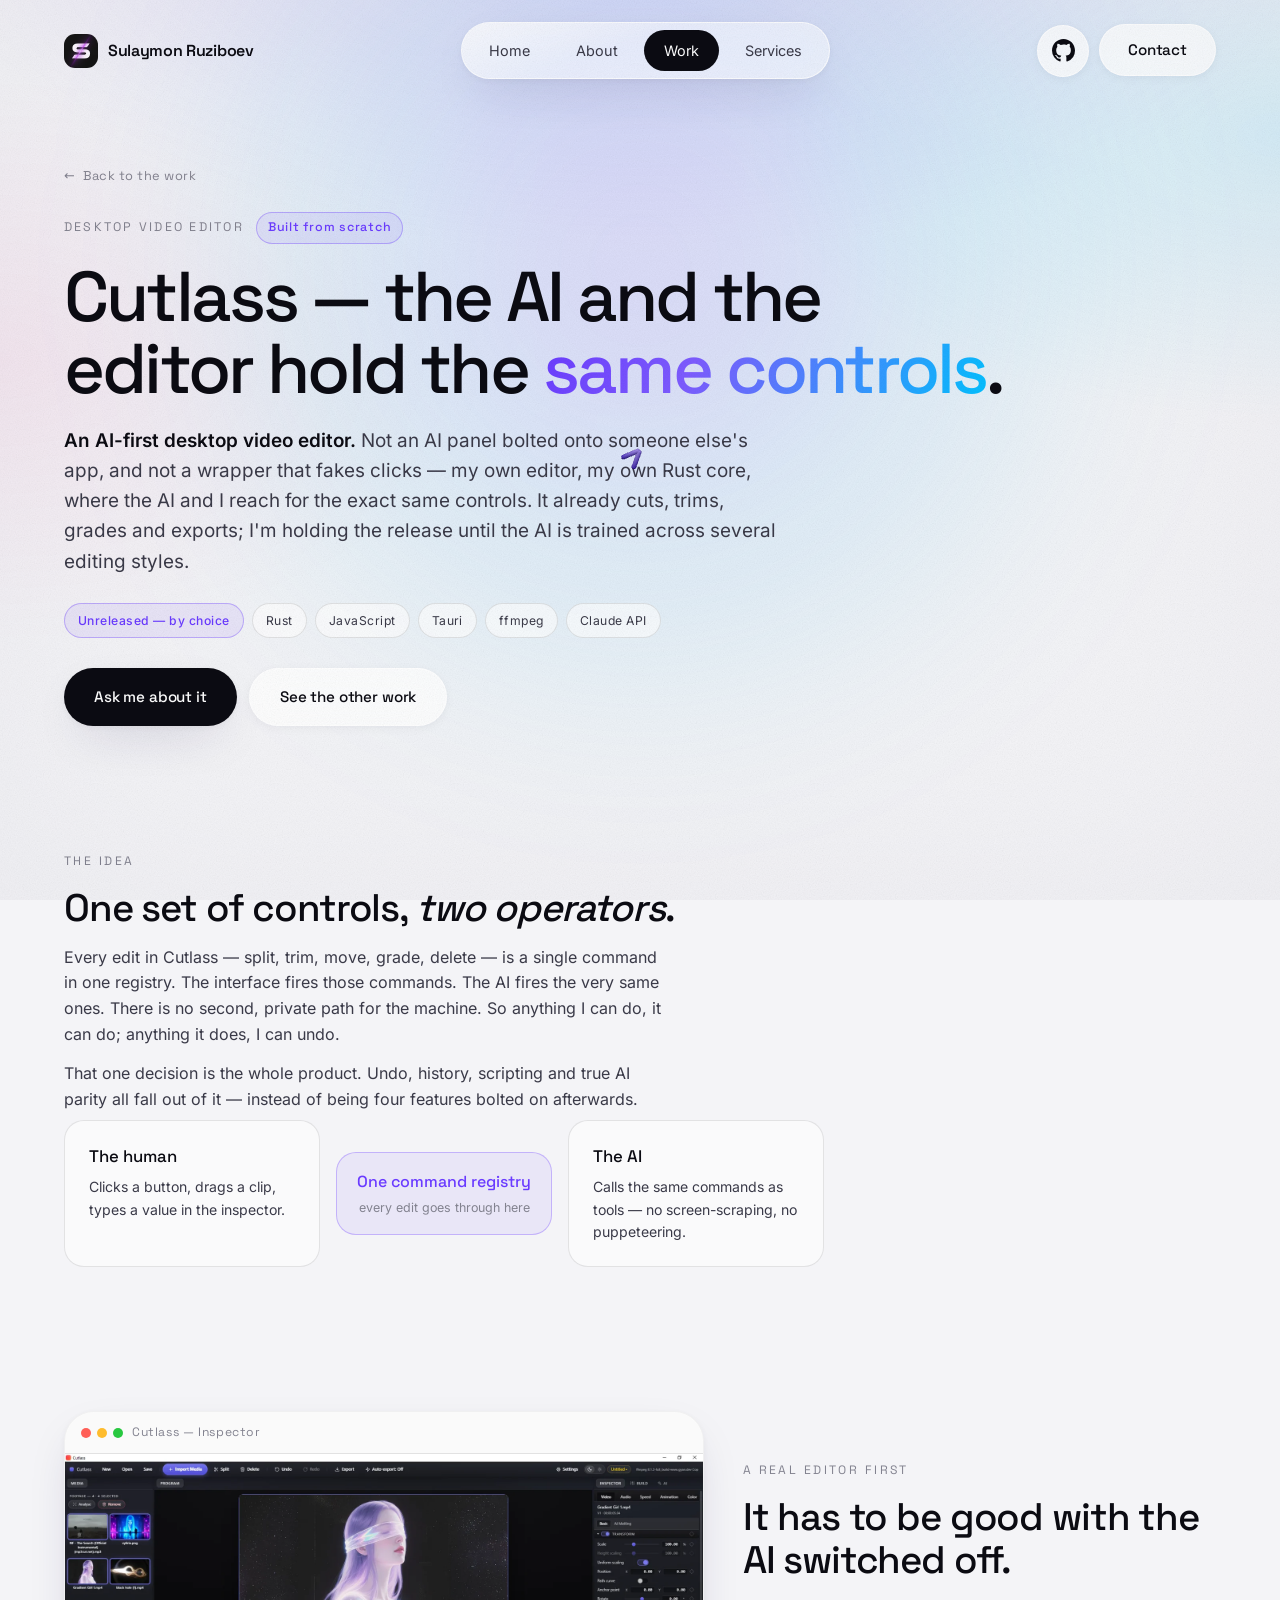
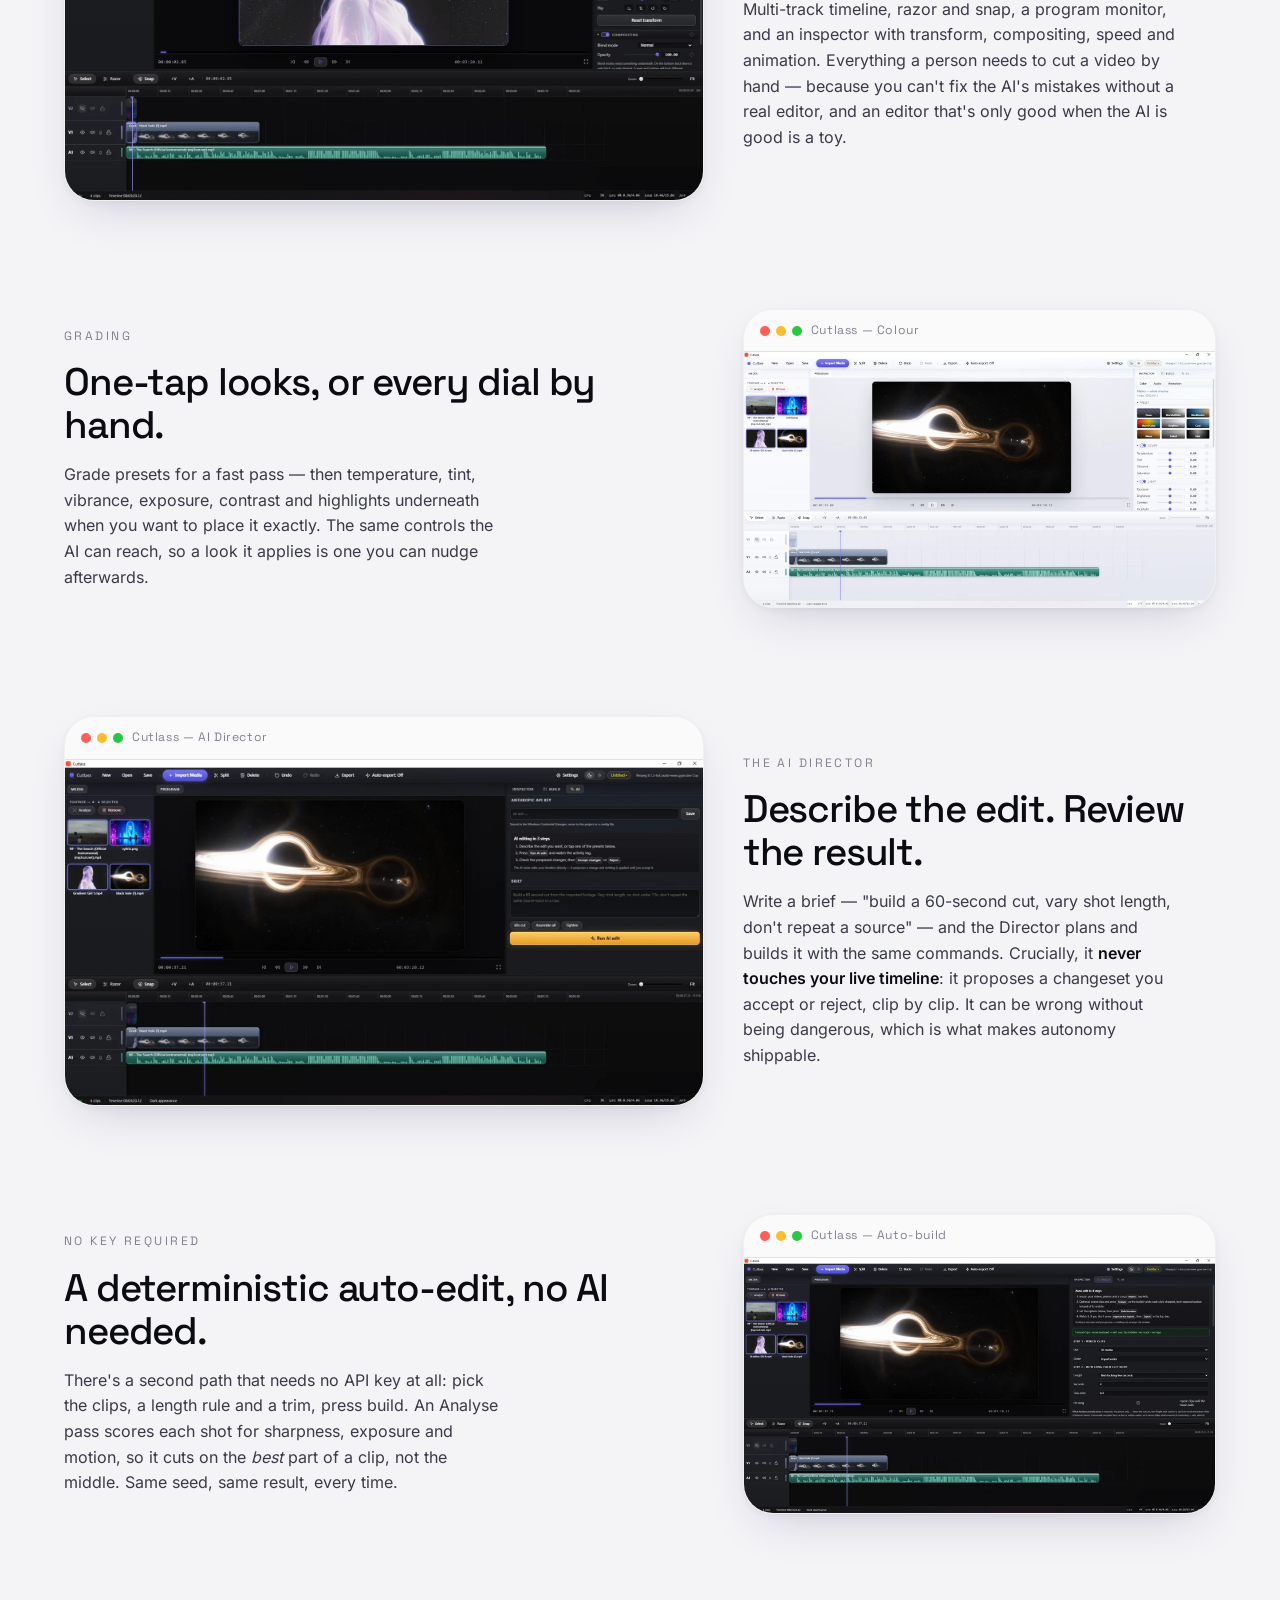
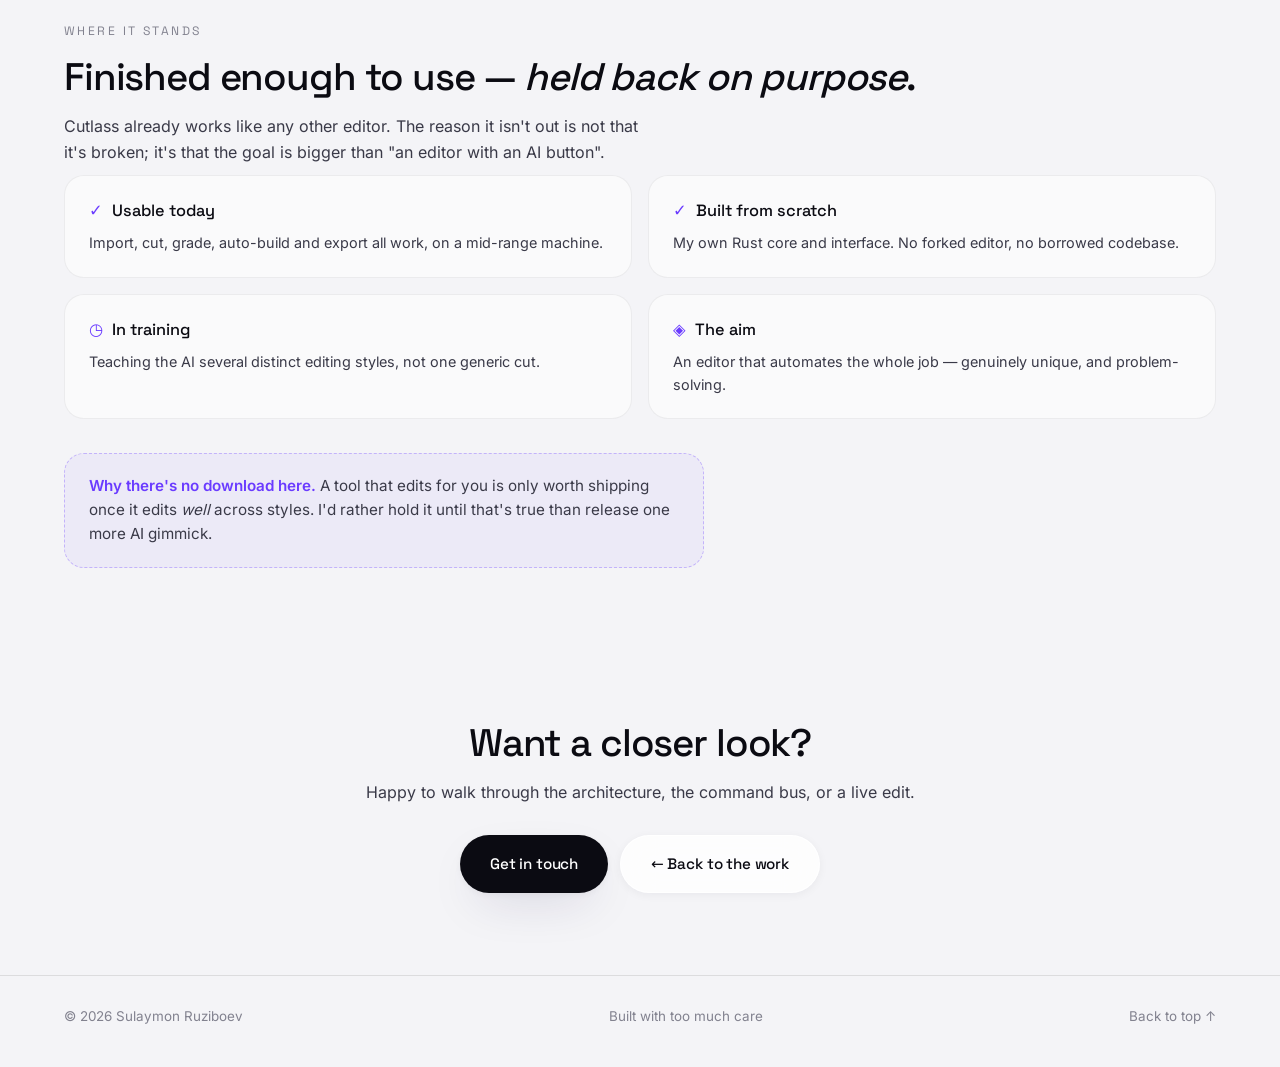
==== commit 761b12fa: "Replace the dot-and-ring cursor with a 3D arrow that trails code The cursor is now a real Three.js a" ====
--- a/cutlass.html
+++ b/cutlass.html
@@ -142,20 +142,19 @@
 <body>
 
 <div class="fx-grain" aria-hidden="true"></div>
-<div class="cursor" aria-hidden="true"><span class="cursor__ring"></span><span class="cursor__dot"></span></div>
 
 <!-- ── navigation ─────────────────────────────────────────────── -->
 <header class="nav" id="nav">
-  <a class="nav__logo" href="index.html#top" aria-label="Home">
+  <a class="nav__logo" href="/#top" aria-label="Home">
     <span class="nav__mark"><img src="assets/logo.webp" alt="" width="34" height="34" decoding="async" /></span>
     <span class="nav__name">Sulaymon Ruziboev</span>
   </a>
 
   <nav class="nav__links glass" aria-label="Primary">
-    <a href="index.html#hero">Home</a>
-    <a href="index.html#about">About</a>
-    <a href="index.html#work" class="is-active">Work</a>
-    <a href="index.html#capabilities">Services</a>
+    <a href="/#hero">Home</a>
+    <a href="/#about">About</a>
+    <a href="/#work" class="is-active">Work</a>
+    <a href="/#capabilities">Services</a>
   </nav>
 
   <div class="nav__actions">
@@ -165,7 +164,7 @@
         <path fill="currentColor" d="M8 0C3.58 0 0 3.58 0 8a8 8 0 0 0 5.47 7.59c.4.07.55-.17.55-.38 0-.19-.01-.82-.01-1.49-2.01.37-2.53-.49-2.69-.94-.09-.23-.48-.94-.82-1.13-.28-.15-.68-.52-.01-.53.63-.01 1.08.58 1.23.82.72 1.21 1.87.87 2.33.66.07-.52.28-.87.51-1.07-1.78-.2-3.64-.89-3.64-3.95 0-.87.31-1.59.82-2.15-.08-.2-.36-1.02.08-2.12 0 0 .67-.21 2.2.82a7.4 7.4 0 0 1 2-.27c.68 0 1.36.09 2 .27 1.53-1.04 2.2-.82 2.2-.82.44 1.1.16 1.92.08 2.12.51.56.82 1.27.82 2.15 0 3.07-1.87 3.75-3.65 3.95.29.25.54.73.54 1.48 0 1.07-.01 1.93-.01 2.2 0 .21.15.46.55.38A8.01 8.01 0 0 0 16 8c0-4.42-3.58-8-8-8Z"/>
       </svg>
     </a>
-    <a class="btn btn--pill nav__cta" href="index.html#contact"><span>Contact</span></a>
+    <a class="btn btn--pill nav__cta" href="/#contact"><span>Contact</span></a>
   </div>
 </header>
 
@@ -175,7 +174,7 @@
   <section class="cut-hero">
     <div class="cut-hero__aura" aria-hidden="true"></div>
     <div class="cut-wrap cut-hero__inner">
-      <a class="cut-back magnetic" href="index.html#work"><span>←</span> Back to the work</a>
+      <a class="cut-back magnetic" href="/#work"><span>←</span> Back to the work</a>
 
       <p class="cut-kicker">
         <span>Desktop video editor</span>
@@ -202,8 +201,8 @@
       </ul>
 
       <div class="cut-cta">
-        <a class="btn btn--solid magnetic" href="index.html#contact"><span>Ask me about it</span></a>
-        <a class="btn btn--ghost magnetic" href="index.html#work"><span>See the other work</span></a>
+        <a class="btn btn--solid magnetic" href="/#contact"><span>Ask me about it</span></a>
+        <a class="btn btn--ghost magnetic" href="/#work"><span>See the other work</span></a>
       </div>
     </div>
   </section>
@@ -372,8 +371,8 @@
       <h2 class="cut-h2">Want a closer look?</h2>
       <p class="cut-copy">Happy to walk through the architecture, the command bus, or a live edit.</p>
       <div class="cut-cta" style="justify-content:center">
-        <a class="btn btn--solid magnetic" href="index.html#contact"><span>Get in touch</span></a>
-        <a class="btn btn--ghost magnetic" href="index.html#work"><span>← Back to the work</span></a>
+        <a class="btn btn--solid magnetic" href="/#contact"><span>Get in touch</span></a>
+        <a class="btn btn--ghost magnetic" href="/#work"><span>← Back to the work</span></a>
       </div>
     </div>
   </section>
@@ -383,51 +382,20 @@
 <footer class="foot">
   <span>© 2026 Sulaymon Ruziboev</span>
   <span>Built with too much care</span>
-  <a href="index.html#top">Back to top ↑</a>
+  <a href="/#top">Back to top ↑</a>
 </footer>
 
 <script>
-  /* This is a static case-study page — it doesn't pull in the homepage's animation
-     rig (gsap). These two bits of chrome the site expects are reimplemented here
-     with no dependencies: the nav's scrolled state, and the custom cursor. */
+  /* Static case-study page — no gsap. Just the nav's scrolled state; the code
+     cursor is the shared js/cursor.js below. */
   (function () {
     var nav = document.getElementById('nav');
-    if (nav) {
-      var onScroll = function () { nav.classList.toggle('is-stuck', window.scrollY > 40); };
-      onScroll();
-      window.addEventListener('scroll', onScroll, { passive: true });
-    }
-
-    /* custom cursor — desktop pointers only, respecting reduced-motion */
-    var c = document.querySelector('.cursor');
-    var fine = window.matchMedia('(hover:hover) and (pointer:fine)').matches;
-    var reduced = window.matchMedia('(prefers-reduced-motion:reduce)').matches;
-    if (!c || !fine || reduced) { if (c) c.remove(); return; }
-
-    var ring = c.querySelector('.cursor__ring');
-    var dot  = c.querySelector('.cursor__dot');
-    var mx = innerWidth / 2, my = innerHeight / 2;   // mouse target
-    var rx = mx, ry = my;                            // ring (lags behind)
-
-    window.addEventListener('pointermove', function (e) {
-      mx = e.clientX; my = e.clientY;
-      /* the dot tracks the pointer immediately */
-      dot.style.transform = 'translate(' + (mx) + 'px,' + (my) + 'px) translate(-50%,-50%)';
-    });
-
-    (function frame() {
-      rx += (mx - rx) * 0.18;                        // easing toward the pointer
-      ry += (my - ry) * 0.18;
-      ring.style.transform = 'translate(' + rx + 'px,' + ry + 'px) translate(-50%,-50%)';
-      requestAnimationFrame(frame);
-    })();
-
-    /* swell the ring over interactive things */
-    document.querySelectorAll('a, button, .shot, .cut-node').forEach(function (el) {
-      el.addEventListener('pointerenter', function () { c.classList.add('is-hot'); });
-      el.addEventListener('pointerleave', function () { c.classList.remove('is-hot'); });
-    });
+    if (!nav) return;
+    var onScroll = function () { nav.classList.toggle('is-stuck', window.scrollY > 40); };
+    onScroll();
+    window.addEventListener('scroll', onScroll, { passive: true });
   })();
 </script>
+<script type="module" src="js/cursor.js"></script>
 </body>
 </html>
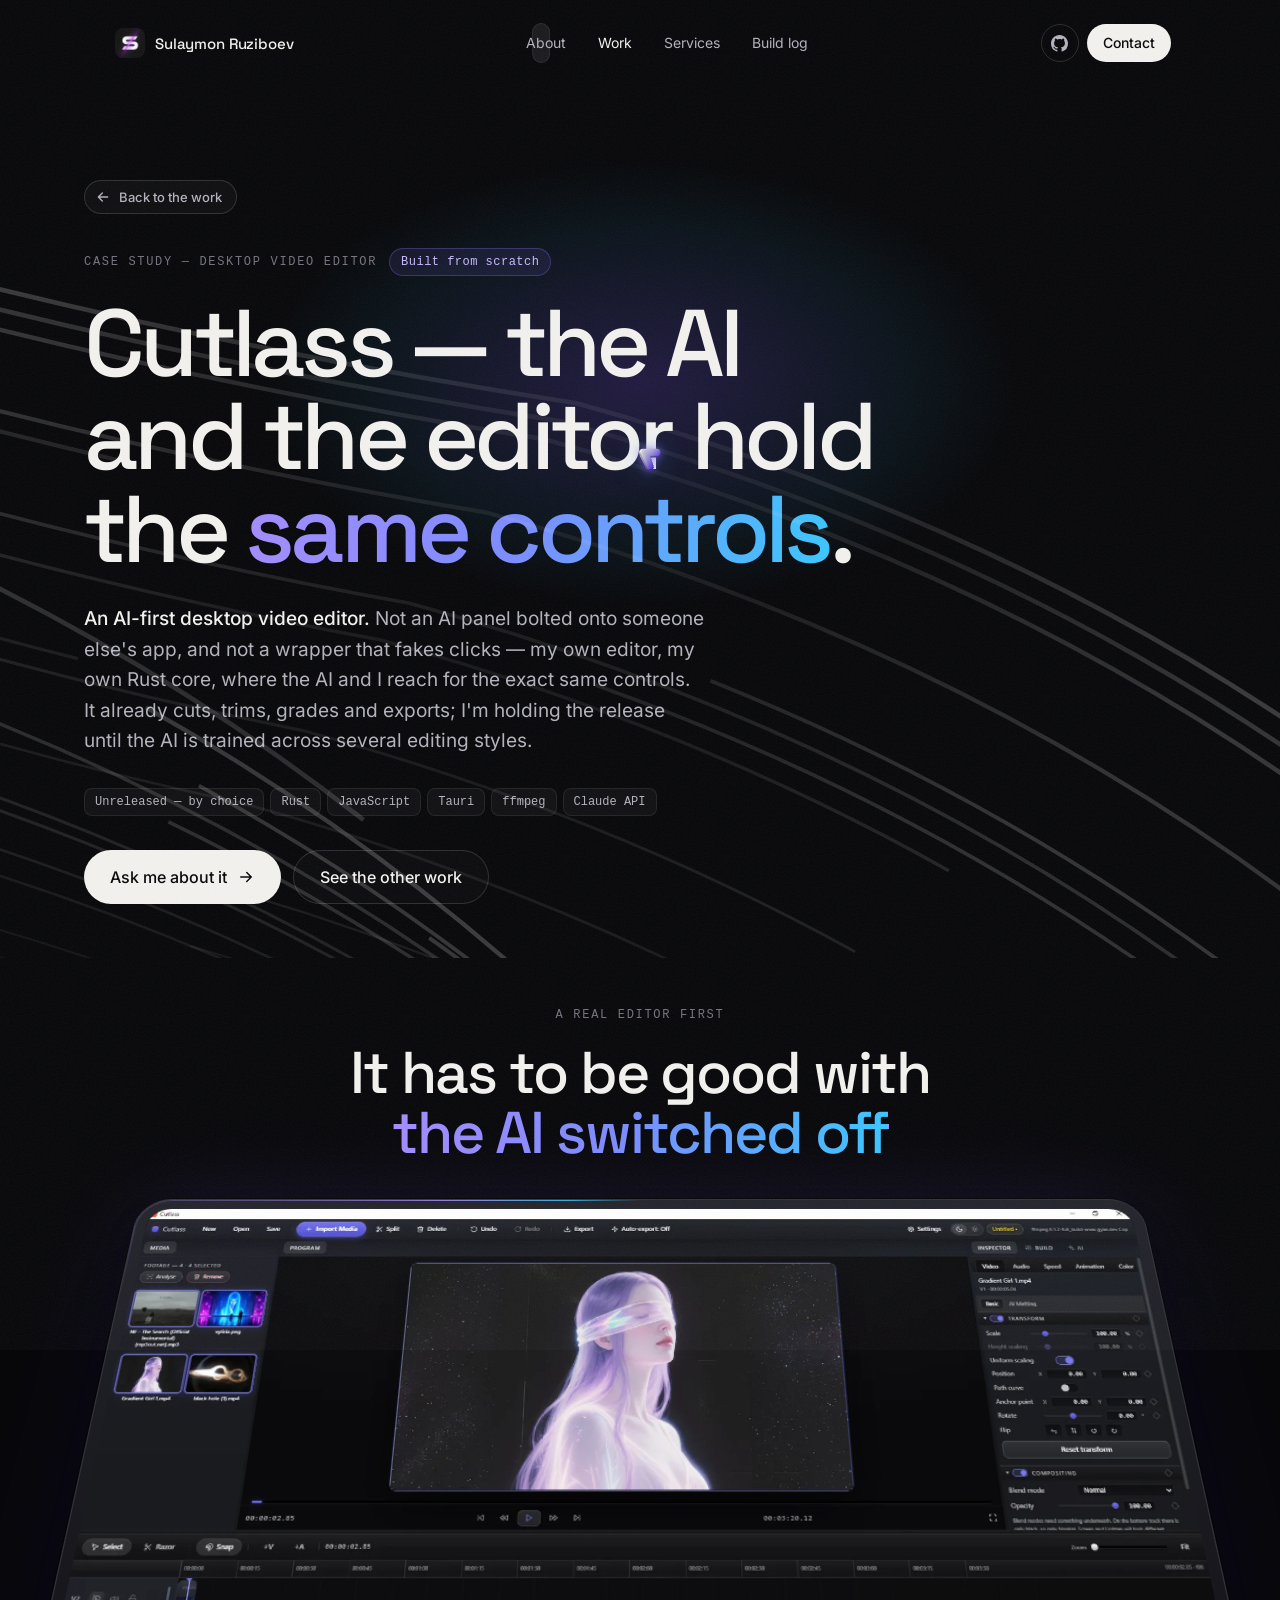
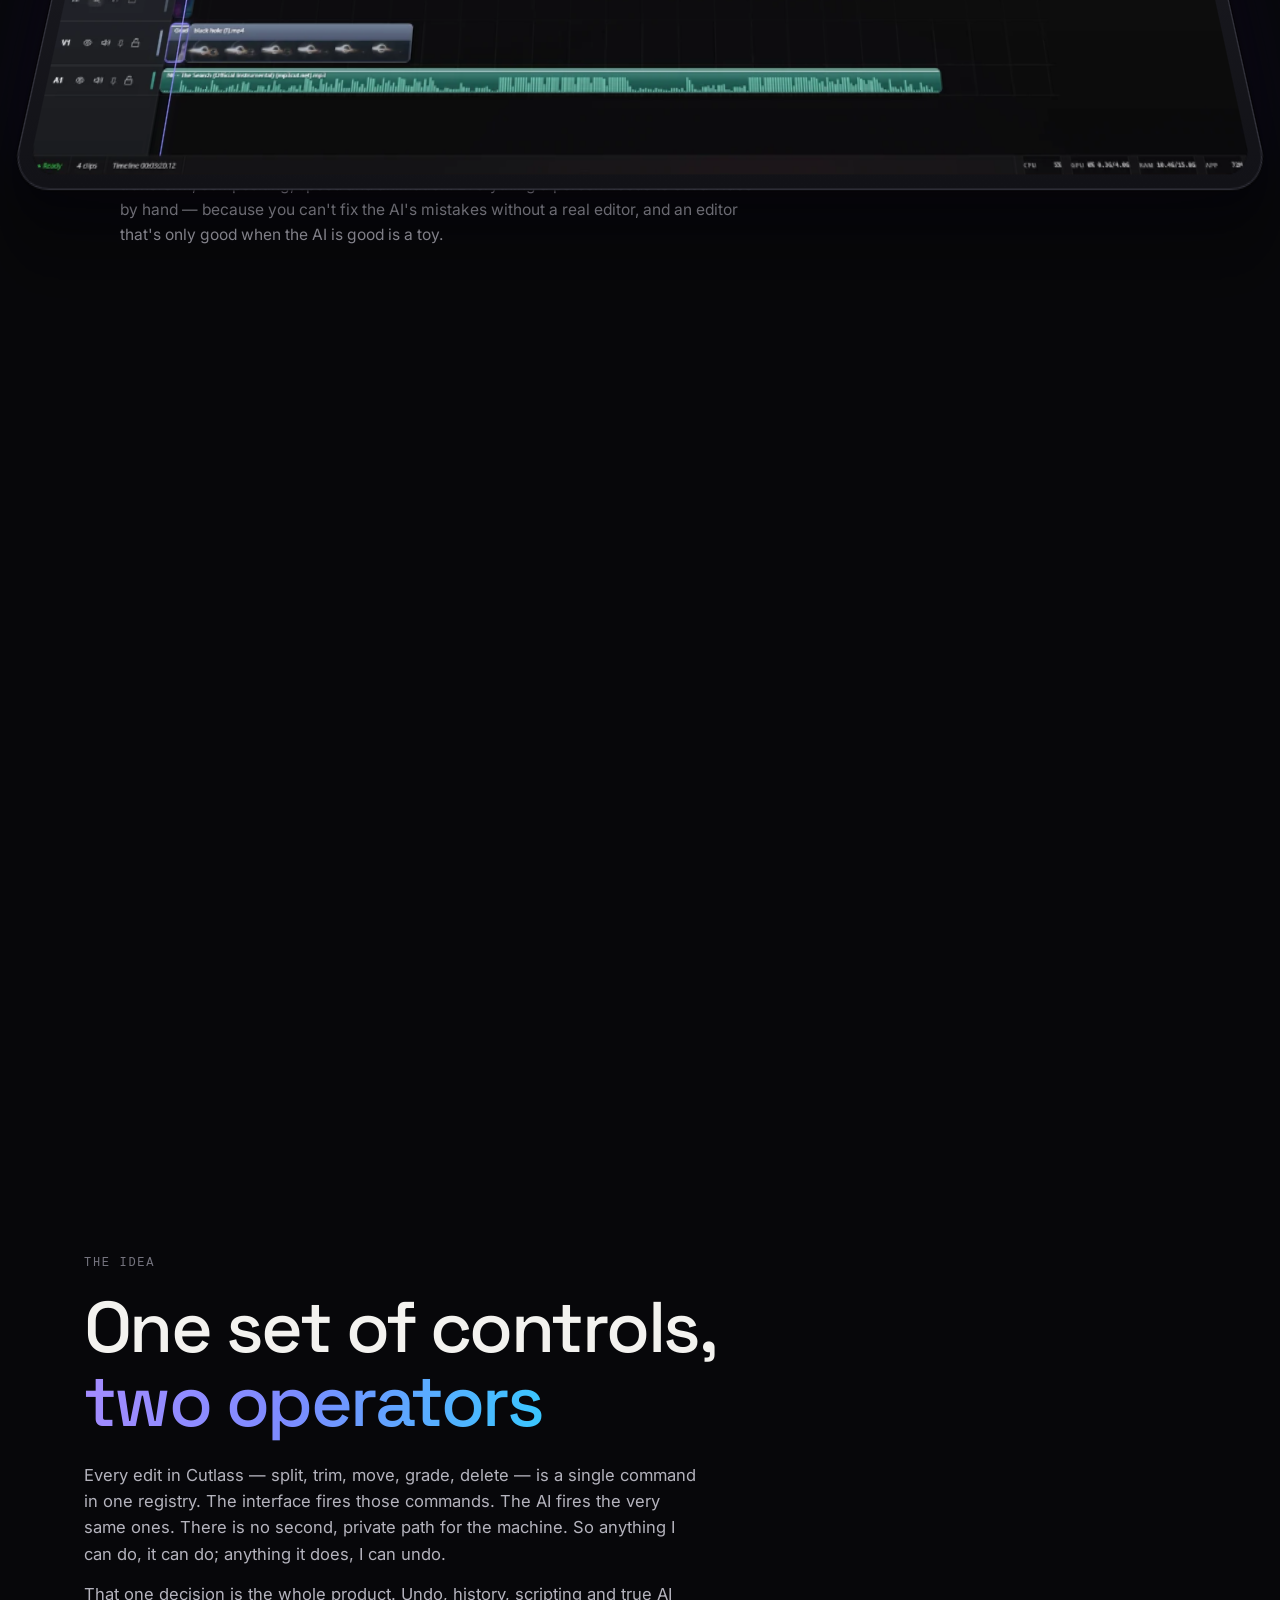
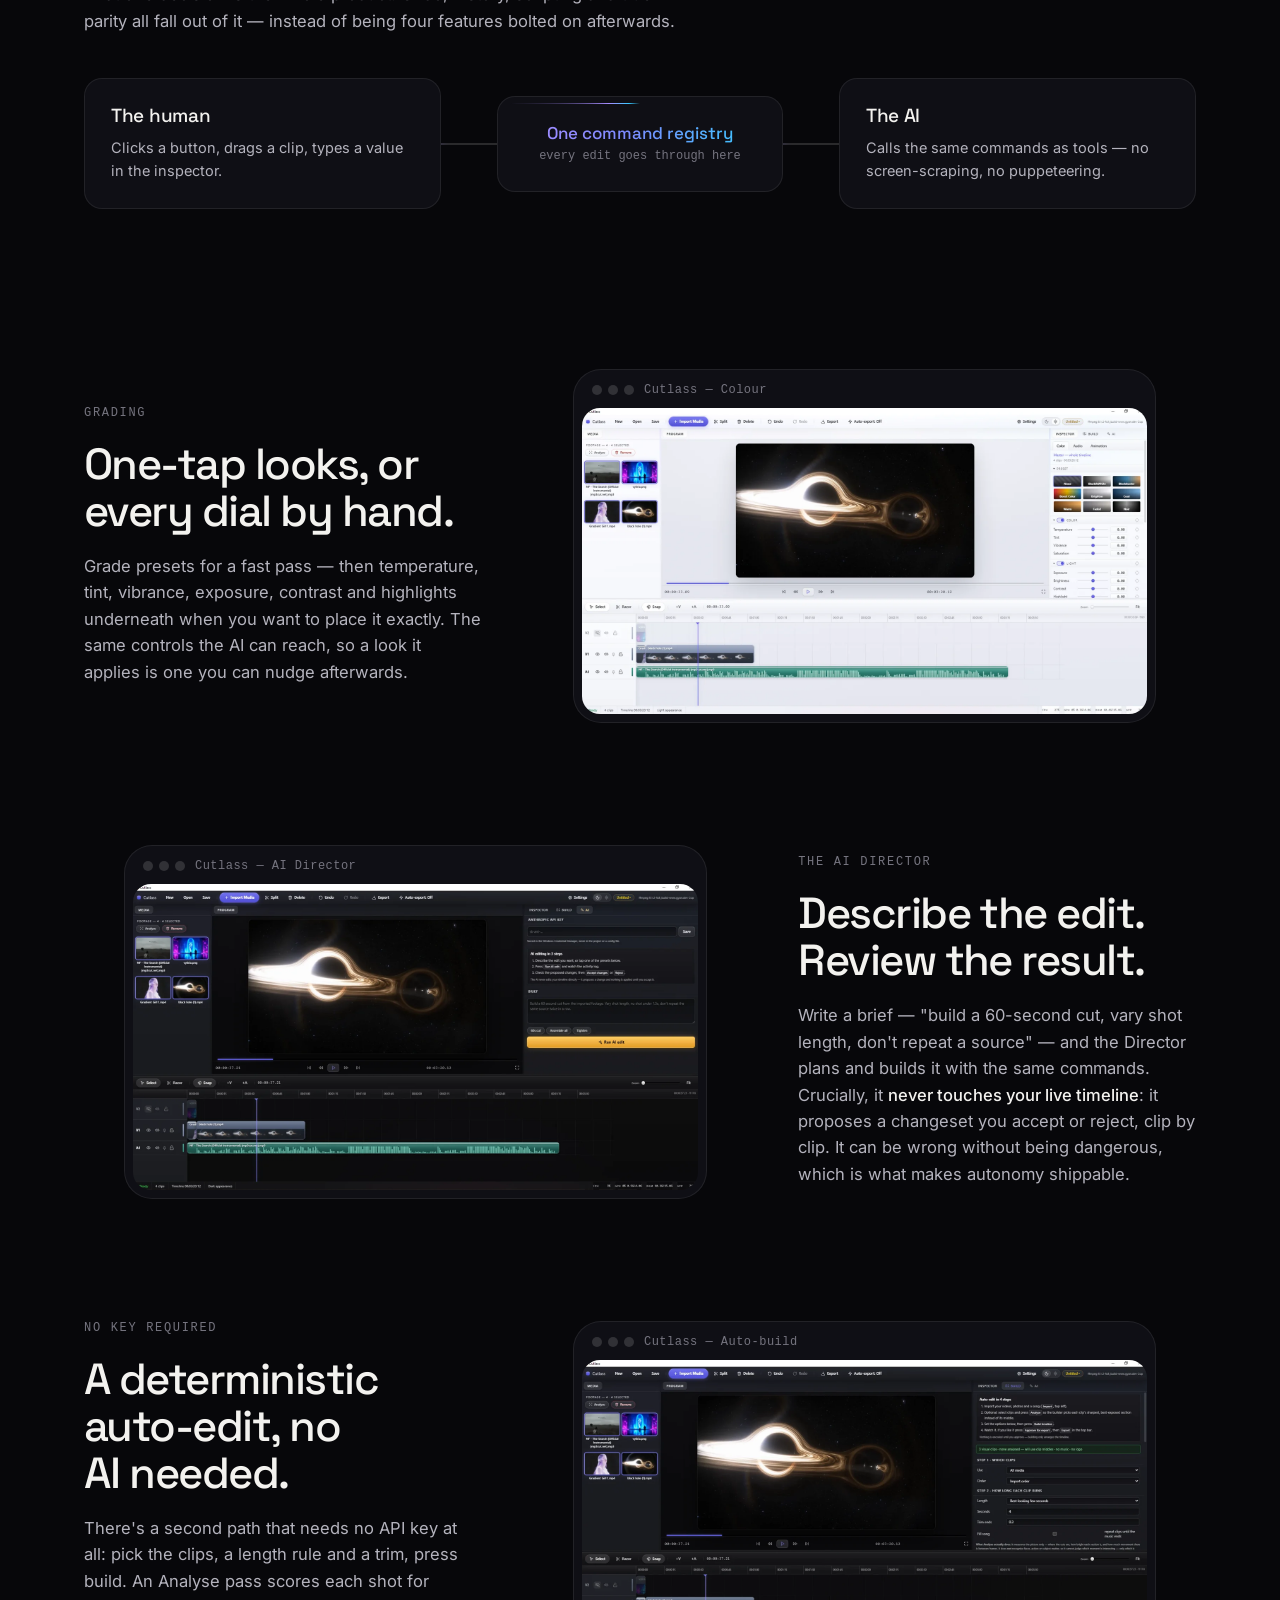
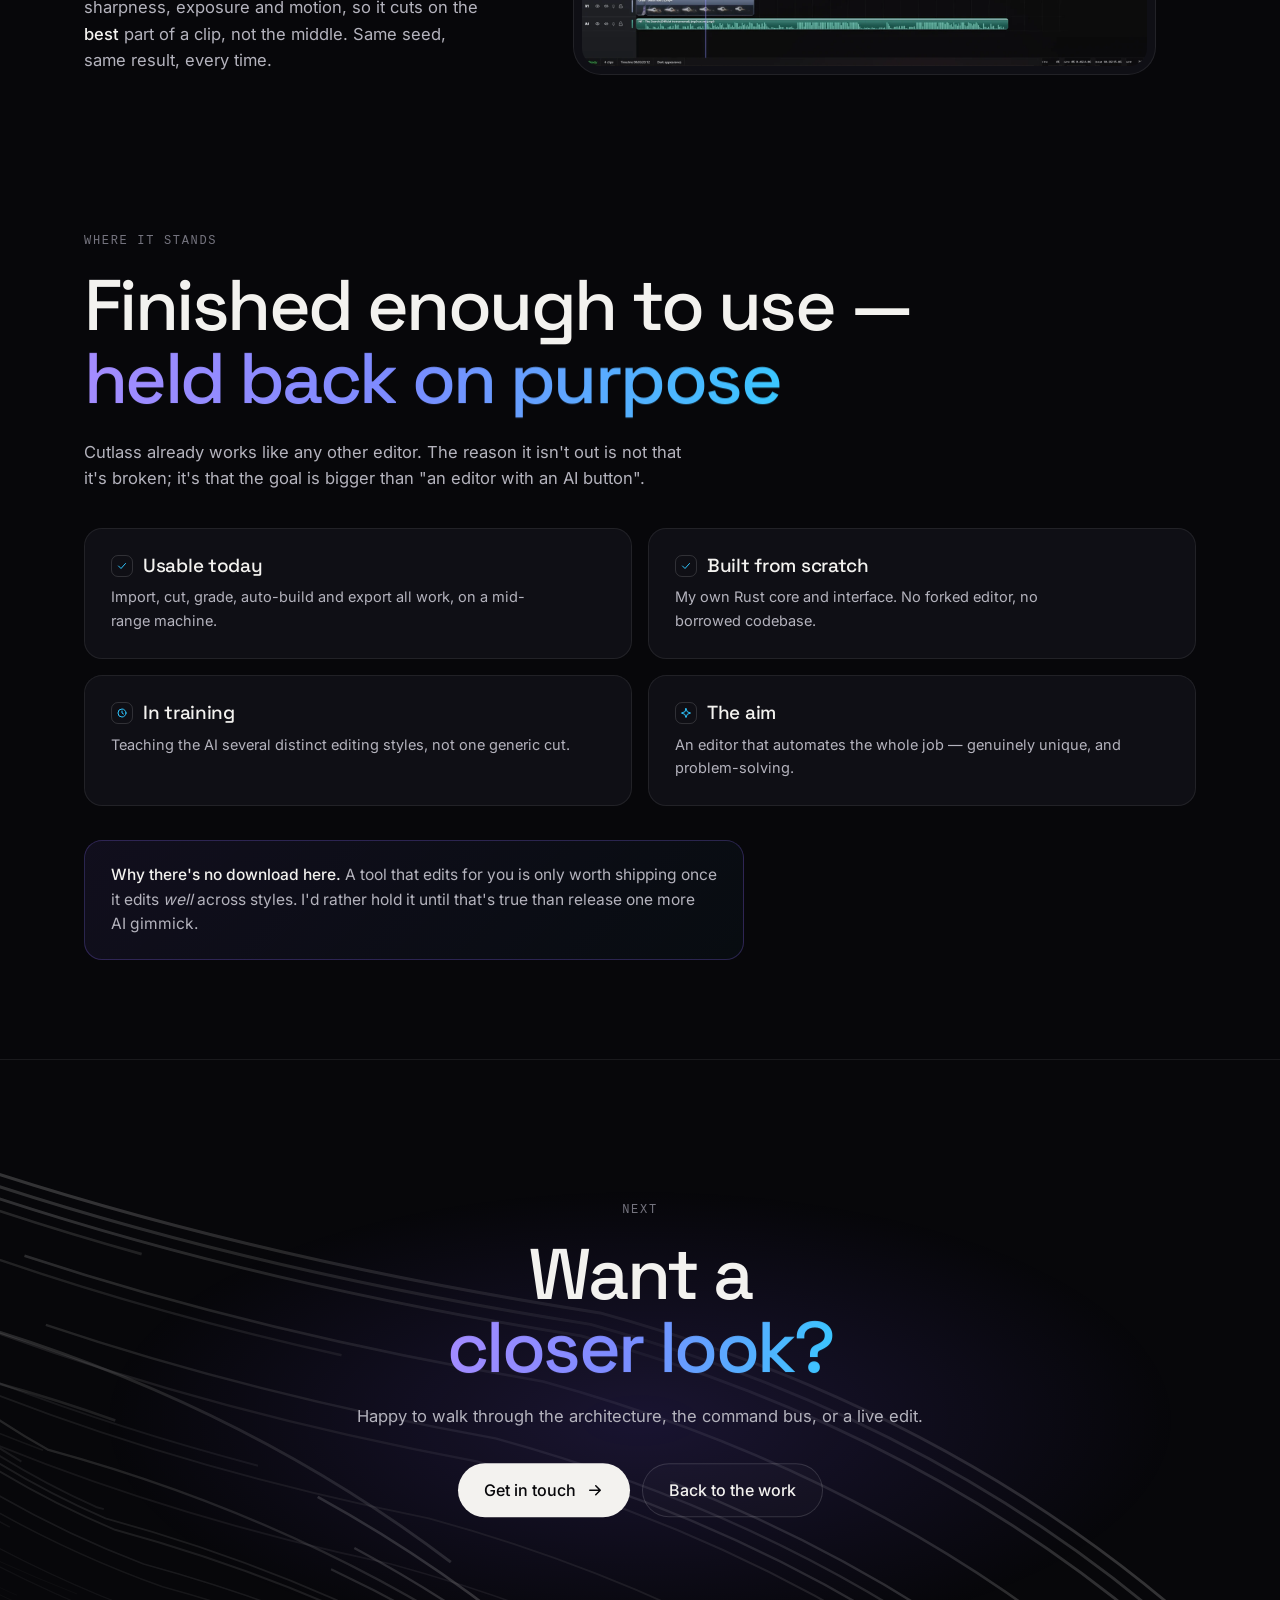
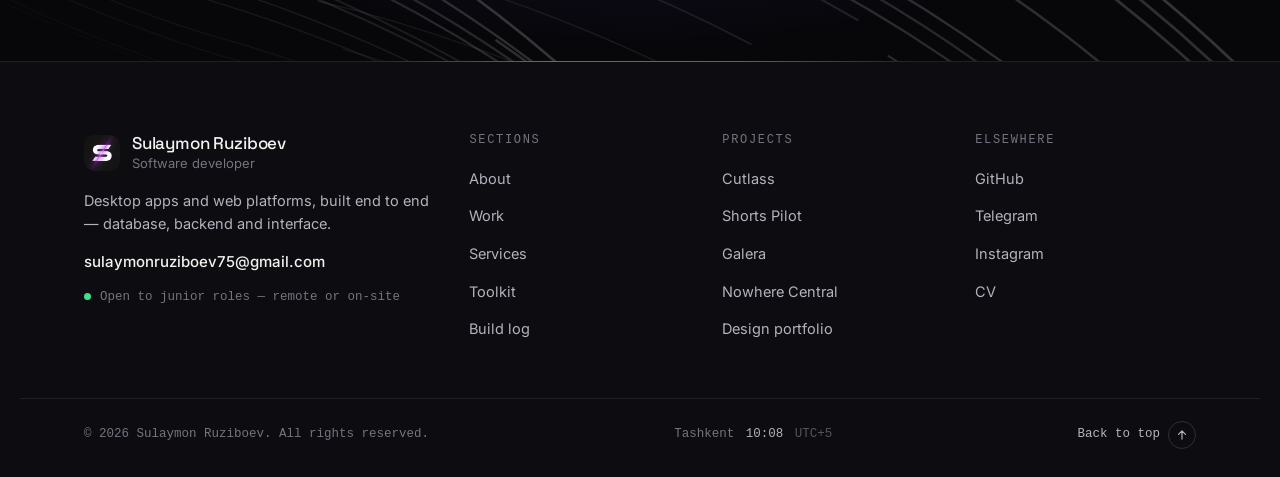
==== commit 7b2aa8c0: "Bring the case study, CV and 'still exporting' pages into the dark design All three now load css/hom" ====
--- a/cutlass.html
+++ b/cutlass.html
@@ -1,401 +1,335 @@
 <!doctype html>
-<html lang="en">
+<html lang="en" class="no-js">
 <head>
 <meta charset="utf-8" />
+<script>document.documentElement.classList.remove('no-js');</script>
 <meta name="viewport" content="width=device-width, initial-scale=1, viewport-fit=cover" />
 <title>Cutlass — AI-first video editor · Sulaymon Ruziboev</title>
 <meta name="description" content="Cutlass is an AI-first desktop video editor I built from scratch: the AI and the human hold the same controls. Finished and usable — held back until the AI is trained across several editing styles." />
-<meta name="theme-color" content="#f4f4f7" />
+<meta name="theme-color" content="#07070a" />
 <link rel="icon" type="image/webp" href="assets/favicon.webp" />
 
 <link rel="preload" href="assets/fonts/space-grotesk-latin.woff2" as="font" type="font/woff2" crossorigin />
 <link rel="preload" href="assets/fonts/inter-latin.woff2" as="font" type="font/woff2" crossorigin />
-<link rel="stylesheet" href="css/style.css" />
-
-<style>
-  /* ── page-specific — everything else comes from the site's tokens ───────── */
-  .cut{ position:relative; z-index:1; }
-  .cut-wrap{ max-width:var(--maxw); margin-inline:auto; padding-inline:var(--pad); }
-
-  /* hero */
-  .cut-hero{ position:relative; padding:clamp(120px,18vh,190px) 0 clamp(40px,6vh,70px); }
-  .cut-hero__aura{
-    position:absolute; left:50%; top:34%; transform:translate(-50%,-50%);
-    width:min(1000px,130vw); aspect-ratio:1; border-radius:50%;
-    filter:blur(100px); opacity:.5; pointer-events:none; z-index:0;
-    background:radial-gradient(circle, rgba(122,80,255,.40), rgba(0,194,255,.20) 45%, transparent 70%);
-  }
-  .cut-hero__inner{ position:relative; z-index:2; }
-  .cut-back{
-    display:inline-flex; align-items:center; gap:8px; margin-bottom:26px;
-    font-family:var(--font-display); font-size:.8rem; letter-spacing:.04em; color:var(--muted);
-  }
-  .cut-back:hover{ color:var(--accent); }
-  .cut-kicker{
-    display:flex; flex-wrap:wrap; align-items:center; gap:12px; margin-bottom:18px;
-    font-family:var(--font-display); font-size:.78rem; letter-spacing:.18em; text-transform:uppercase; color:var(--muted);
-  }
-  .cut-badge{
-    color:var(--accent); font-weight:500; letter-spacing:.06em; text-transform:none;
-    padding:5px 11px; border-radius:var(--r-pill);
-    border:1px solid rgba(106,59,255,.35); background:rgba(106,59,255,.08);
-  }
-  .cut-h1{
-    font-family:var(--font-display); font-weight:500;
-    font-size:clamp(2.4rem,6vw,4.4rem); line-height:1.02; letter-spacing:-.04em;
-    margin-bottom:.28em;
-  }
-  .cut-h1 em{ font-style:normal; background:var(--grad); -webkit-background-clip:text; background-clip:text; color:transparent; }
-  .cut-lede{ font-size:clamp(1rem,1.5vw,1.18rem); color:var(--ink-soft); max-width:60ch; }
-  .cut-lede strong{ color:var(--ink); font-weight:600; }
-
-  .cut-tags{ display:flex; flex-wrap:wrap; gap:8px; margin-top:26px; }
-  .cut-tags li{
-    list-style:none; font-size:.76rem; letter-spacing:.04em; color:var(--ink-soft);
-    padding:7px 13px; border-radius:var(--r-pill); border:1px solid var(--line); background:rgba(255,255,255,.6);
-  }
-  .cut-tags li.is-status{ color:var(--accent); font-weight:500; border-color:rgba(106,59,255,.35); background:rgba(106,59,255,.08); }
-
-  .cut-cta{ display:flex; flex-wrap:wrap; gap:12px; margin-top:30px; }
-
-  /* section rhythm */
-  .cut-sec{ padding:clamp(46px,8vh,90px) 0; }
-  .cut-sec--tight{ padding:clamp(24px,4vh,44px) 0; }
-  .cut-eyebrow{
-    font-family:var(--font-display); font-size:.76rem; letter-spacing:.2em; text-transform:uppercase;
-    color:var(--muted); margin-bottom:14px;
-  }
-  .cut-h2{
-    font-family:var(--font-display); font-weight:500;
-    font-size:clamp(1.5rem,3.4vw,2.4rem); line-height:1.12; letter-spacing:-.03em; margin-bottom:16px;
-  }
-  .cut-h2 em{ font-style:italic; }
-  .cut-copy{ font-size:1rem; color:var(--ink-soft); max-width:60ch; }
-  .cut-copy + .cut-copy{ margin-top:14px; }
-  .cut-copy strong{ color:var(--ink); font-weight:600; }
-
-  /* screenshot figures */
-  .shot{
-    border-radius:var(--r-lg); overflow:hidden; background:var(--surface);
-    box-shadow:var(--shadow); border:1px solid var(--line-soft);
-  }
-  .shot__frame{
-    display:flex; align-items:center; gap:9px; padding:11px 16px;
-    border-bottom:1px solid var(--line); background:rgba(11,11,18,.02);
-  }
-  .shot__dots{ display:flex; gap:6px; }
-  .shot__dots i{ width:10px; height:10px; border-radius:50%; background:var(--line); }
-  .shot__dots i:first-child{ background:#ff5f57; }
-  .shot__dots i:nth-child(2){ background:#febc2e; }
-  .shot__dots i:nth-child(3){ background:#28c840; }
-  .shot__name{ font-family:var(--font-display); font-size:.76rem; letter-spacing:.05em; color:var(--muted); }
-  .shot img{ display:block; width:100%; height:auto; }
-
-  .cut-feature{
-    display:grid; grid-template-columns:1fr; gap:clamp(22px,3vw,44px); align-items:center;
-  }
-  @media (min-width:900px){
-    .cut-feature{ grid-template-columns:1.15fr .85fr; }
-    .cut-feature--flip .shot{ order:2; }
-  }
-  .cut-feature__text .cut-copy{ max-width:44ch; }
-
-  /* the two-operator diagram */
-  .cut-diagram{
-    display:grid; gap:16px; margin-top:8px;
-    grid-template-columns:1fr; max-width:760px;
-  }
-  @media (min-width:720px){ .cut-diagram{ grid-template-columns:1fr auto 1fr; align-items:stretch; } }
-  .cut-node{
-    padding:22px 24px; border-radius:var(--r); border:1px solid var(--line);
-    background:rgba(255,255,255,.55);
-  }
-  .cut-node h3{ font-family:var(--font-display); font-weight:500; font-size:1.05rem; margin-bottom:6px; }
-  .cut-node p{ font-size:.88rem; color:var(--ink-soft); }
-  .cut-node--bus{
-    text-align:center; align-self:center; padding:16px 20px;
-    background:rgba(106,59,255,.07); border-color:rgba(106,59,255,.3);
-  }
-  .cut-node--bus b{ font-family:var(--font-display); color:var(--accent); font-weight:500; }
-  .cut-node--bus span{ display:block; font-size:.78rem; color:var(--muted); margin-top:4px; }
-
-  /* status / points */
-  .cut-points{ display:grid; gap:16px; grid-template-columns:1fr; margin-top:10px; }
-  @media (min-width:760px){ .cut-points{ grid-template-columns:repeat(2,1fr); } }
-  .cut-point{ padding:22px 24px; border-radius:var(--r); border:1px solid var(--line-soft); background:rgba(255,255,255,.5); }
-  .cut-point h3{ font-family:var(--font-display); font-weight:500; font-size:1.02rem; margin-bottom:7px; display:flex; align-items:center; gap:9px; }
-  .cut-point h3 span{ color:var(--accent); }
-  .cut-point p{ font-size:.9rem; color:var(--ink-soft); }
-
-  .cut-note{
-    margin-top:34px; padding:20px 24px; border-radius:var(--r);
-    border:1px dashed rgba(106,59,255,.32); background:rgba(106,59,255,.05);
-    font-size:.95rem; line-height:1.6; color:var(--ink-soft); max-width:64ch;
-  }
-  .cut-note b{ color:var(--accent); font-weight:600; }
-
-  .cut-end{ padding:clamp(50px,9vh,110px) 0; text-align:center; }
-  .cut-end .cut-h2{ margin-inline:auto; }
-  .cut-end .cut-copy{ margin-inline:auto; }
-</style>
+<link rel="stylesheet" href="css/home.css" />
 </head>
 <body>
 
-<div class="fx-grain" aria-hidden="true"></div>
+<a class="skip" href="#idea">Skip to the case study</a>
+<div class="progress" aria-hidden="true"><span id="progress"></span></div>
+<div class="grain" aria-hidden="true"></div>
 
 <!-- ── navigation ─────────────────────────────────────────────── -->
 <header class="nav" id="nav">
-  <a class="nav__logo" href="/#top" aria-label="Home">
-    <span class="nav__mark"><img src="assets/logo.webp" alt="" width="34" height="34" decoding="async" /></span>
-    <span class="nav__name">Sulaymon Ruziboev</span>
+  <a class="nav__logo" href="/" aria-label="Home">
+    <img src="assets/logo.webp" alt="" width="30" height="30" decoding="async" />
+    <span>Sulaymon Ruziboev</span>
   </a>
 
-  <nav class="nav__links glass" aria-label="Primary">
-    <a href="/#hero">Home</a>
+  <nav class="nav__links" id="nav-links" aria-label="Primary">
+    <span class="nav__pill" id="nav-pill" aria-hidden="true"></span>
     <a href="/#about">About</a>
-    <a href="/#work" class="is-active">Work</a>
+    <a href="/#work" class="is-active" aria-current="page">Work</a>
     <a href="/#capabilities">Services</a>
+    <a href="/#experience">Build log</a>
   </nav>
 
   <div class="nav__actions">
-    <a class="nav__git" href="https://github.com/aeolian1014" target="_blank" rel="noopener"
-       aria-label="GitHub profile" title="GitHub">
-      <svg viewBox="0 0 16 16" aria-hidden="true" focusable="false">
-        <path fill="currentColor" d="M8 0C3.58 0 0 3.58 0 8a8 8 0 0 0 5.47 7.59c.4.07.55-.17.55-.38 0-.19-.01-.82-.01-1.49-2.01.37-2.53-.49-2.69-.94-.09-.23-.48-.94-.82-1.13-.28-.15-.68-.52-.01-.53.63-.01 1.08.58 1.23.82.72 1.21 1.87.87 2.33.66.07-.52.28-.87.51-1.07-1.78-.2-3.64-.89-3.64-3.95 0-.87.31-1.59.82-2.15-.08-.2-.36-1.02.08-2.12 0 0 .67-.21 2.2.82a7.4 7.4 0 0 1 2-.27c.68 0 1.36.09 2 .27 1.53-1.04 2.2-.82 2.2-.82.44 1.1.16 1.92.08 2.12.51.56.82 1.27.82 2.15 0 3.07-1.87 3.75-3.65 3.95.29.25.54.73.54 1.48 0 1.07-.01 1.93-.01 2.2 0 .21.15.46.55.38A8.01 8.01 0 0 0 16 8c0-4.42-3.58-8-8-8Z"/>
-      </svg>
+    <a class="icon-btn" href="https://github.com/aeolian1014" target="_blank" rel="noopener" aria-label="GitHub profile">
+      <svg viewBox="0 0 16 16" aria-hidden="true"><use href="#i-github" /></svg>
     </a>
-    <a class="btn btn--pill nav__cta" href="/#contact"><span>Contact</span></a>
+    <a class="btn btn--light btn--sm" href="/#contact">Contact</a>
+    <button class="nav__burger" id="burger" aria-label="Open menu" aria-expanded="false" aria-controls="mobile-menu">
+      <span></span><span></span>
+    </button>
   </div>
 </header>
 
-<main class="cut" id="top">
-
-  <!-- ══ HERO ═══════════════════════════════════════════════════ -->
-  <section class="cut-hero">
-    <div class="cut-hero__aura" aria-hidden="true"></div>
-    <div class="cut-wrap cut-hero__inner">
-      <a class="cut-back magnetic" href="/#work"><span>←</span> Back to the work</a>
-
-      <p class="cut-kicker">
-        <span>Desktop video editor</span>
-        <span class="cut-badge">Built from scratch</span>
-      </p>
-
-      <h1 class="cut-h1">Cutlass — the AI and the<br />editor hold the <em>same controls</em>.</h1>
-
-      <p class="cut-lede">
-        <strong>An AI-first desktop video editor.</strong> Not an AI panel bolted onto
-        someone else's app, and not a wrapper that fakes clicks — my own editor, my own
-        Rust core, where the AI and I reach for the exact same controls. It already cuts,
-        trims, grades and exports; I'm holding the release until the AI is trained across
-        several editing styles.
-      </p>
-
-      <ul class="cut-tags">
-        <li class="is-status">Unreleased — by choice</li>
-        <li>Rust</li>
-        <li>JavaScript</li>
-        <li>Tauri</li>
-        <li>ffmpeg</li>
-        <li>Claude API</li>
+<div class="mobile-menu" id="mobile-menu" aria-hidden="true">
+  <a href="/">Home</a>
+  <a href="/#about">About</a>
+  <a href="/#work">Work</a>
+  <a href="/#capabilities">Services</a>
+  <a href="/#experience">Build log</a>
+  <a href="/#contact">Contact</a>
+</div>
+
+<main id="top">
+
+<!-- ══ HERO ═══════════════════════════════════════════════════ -->
+<section class="page-hero">
+  <div class="paths" data-paths aria-hidden="true"></div>
+  <div class="page-hero__glow" aria-hidden="true"></div>
+  <div class="wrap">
+    <a class="back" href="/#work">
+      <svg viewBox="0 0 24 24" aria-hidden="true"><path d="M19 12H5M11 6l-6 6 6 6" /></svg>
+      Back to the work
+    </a>
+
+    <div class="kicker">
+      <p class="label">Case study — Desktop video editor</p>
+      <span class="badge">Built from scratch</span>
+    </div>
+
+    <h1 class="page-h1">Cutlass — the AI and the editor hold the <em>same controls</em>.</h1>
+
+    <p class="lede">
+      <strong>An AI-first desktop video editor.</strong> Not an AI panel bolted onto
+      someone else's app, and not a wrapper that fakes clicks — my own editor, my own
+      Rust core, where the AI and I reach for the exact same controls. It already cuts,
+      trims, grades and exports; I'm holding the release until the AI is trained across
+      several editing styles.
+    </p>
+
+    <ul class="tags">
+      <li>Unreleased — by choice</li><li>Rust</li><li>JavaScript</li><li>Tauri</li><li>ffmpeg</li><li>Claude API</li>
+    </ul>
+
+    <div class="actions">
+      <a class="btn btn--light btn--lg btn--go magnetic" href="/#contact">
+        <span>Ask me about it</span>
+        <svg viewBox="0 0 24 24" aria-hidden="true"><path d="M5 12h14M13 6l6 6-6 6" /></svg>
+      </a>
+      <a class="btn btn--ghost btn--lg magnetic" href="/#work">See the other work</a>
+    </div>
+  </div>
+</section>
+
+<!-- ══ THE EDITOR — the screen tilts flat as you scroll ═══════ -->
+<section class="tilt" id="tilt">
+  <div class="tilt__sticky">
+    <header class="tilt__head" id="tilt-head">
+      <p class="label">A real editor first</p>
+      <h2 class="h2">It has to be good with<br /><em>the AI switched off</em></h2>
+    </header>
+    <div class="tilt__device" id="tilt-device">
+      <div class="tilt__screen">
+        <img class="is-on" src="assets/work/cutlass/inspector.webp" alt="Cutlass inspector: transform and compositing controls beside a multi-track timeline and program preview" decoding="async" />
+      </div>
+    </div>
+    <div class="tilt__foot">
+      <p>Multi-track timeline, razor and snap, a program monitor, and an inspector with transform, compositing, speed and animation. Everything a person needs to cut a video by hand — because you can't fix the AI's mistakes without a real editor, and an editor that's only good when the AI is good is a toy.</p>
+    </div>
+  </div>
+</section>
+
+<!-- ══ THE IDEA ══════════════════════════════════════════════ -->
+<section class="sec" id="idea">
+  <div class="wrap">
+    <p class="label">The idea</p>
+    <h2 class="h2">One set of controls,<br /><em>two operators</em></h2>
+    <p class="copy reveal">
+      Every edit in Cutlass — split, trim, move, grade, delete — is a single command in
+      one registry. The interface fires those commands. The AI fires the very same ones.
+      There is no second, private path for the machine. So anything I can do, it can do;
+      anything it does, I can undo.
+    </p>
+    <p class="copy reveal">
+      That one decision is the whole product. Undo, history, scripting and true AI parity
+      all fall out of it — instead of being four features bolted on afterwards.
+    </p>
+
+    <div class="diagram">
+      <div class="spot node reveal">
+        <h3>The human</h3>
+        <p>Clicks a button, drags a clip, types a value in the inspector.</p>
+      </div>
+      <span class="wire" aria-hidden="true"></span>
+      <div class="spot node node--bus reveal" data-beam>
+        <b>One command registry</b>
+        <span>every edit goes through here</span>
+      </div>
+      <span class="wire wire--rev" aria-hidden="true"></span>
+      <div class="spot node reveal">
+        <h3>The AI</h3>
+        <p>Calls the same commands as tools — no screen-scraping, no puppeteering.</p>
+      </div>
+    </div>
+  </div>
+</section>
+
+<!-- ══ COLOUR ════════════════════════════════════════════════ -->
+<section class="sec sec--tight">
+  <div class="wrap">
+    <div class="feature feature--flip">
+      <figure class="spot shot reveal">
+        <div class="shot__frame"><span class="shot__dots" aria-hidden="true"><i></i><i></i><i></i></span><span class="shot__name">Cutlass — Colour</span></div>
+        <img src="assets/work/cutlass/color.webp" alt="Cutlass colour panel: one-tap grade presets over manual temperature, tint, exposure and contrast controls" loading="lazy" decoding="async" />
+      </figure>
+      <div>
+        <p class="label">Grading</p>
+        <h2>One-tap looks, or every dial by hand.</h2>
+        <p class="copy">
+          Grade presets for a fast pass — then temperature, tint, vibrance, exposure,
+          contrast and highlights underneath when you want to place it exactly. The same
+          controls the AI can reach, so a look it applies is one you can nudge afterwards.
+        </p>
+      </div>
+    </div>
+  </div>
+</section>
+
+<!-- ══ THE AI DIRECTOR ═══════════════════════════════════════ -->
+<section class="sec sec--tight">
+  <div class="wrap">
+    <div class="feature">
+      <figure class="spot shot reveal">
+        <div class="shot__frame"><span class="shot__dots" aria-hidden="true"><i></i><i></i><i></i></span><span class="shot__name">Cutlass — AI Director</span></div>
+        <img src="assets/work/cutlass/ai.webp" alt="Cutlass AI panel: a plain-language brief, quick presets, and a Run AI edit button that proposes changes to review" loading="lazy" decoding="async" />
+      </figure>
+      <div>
+        <p class="label">The AI Director</p>
+        <h2>Describe the edit. Review the result.</h2>
+        <p class="copy">
+          Write a brief — "build a 60-second cut, vary shot length, don't repeat a source"
+          — and the Director plans and builds it with the same commands. Crucially, it
+          <strong>never touches your live timeline</strong>: it proposes a changeset you
+          accept or reject, clip by clip. It can be wrong without being dangerous, which is
+          what makes autonomy shippable.
+        </p>
+      </div>
+    </div>
+  </div>
+</section>
+
+<!-- ══ THE BUILDER ═══════════════════════════════════════════ -->
+<section class="sec sec--tight">
+  <div class="wrap">
+    <div class="feature feature--flip">
+      <figure class="spot shot reveal">
+        <div class="shot__frame"><span class="shot__dots" aria-hidden="true"><i></i><i></i><i></i></span><span class="shot__name">Cutlass — Auto-build</span></div>
+        <img src="assets/work/cutlass/build.webp" alt="Cutlass auto-edit builder: choose clips, length and trim, then build a timeline with no AI and no API key" loading="lazy" decoding="async" />
+      </figure>
+      <div>
+        <p class="label">No key required</p>
+        <h2>A deterministic auto-edit, no AI needed.</h2>
+        <p class="copy">
+          There's a second path that needs no API key at all: pick the clips, a length rule
+          and a trim, press build. An Analyse pass scores each shot for sharpness, exposure
+          and motion, so it cuts on the <strong>best</strong> part of a clip, not the middle.
+          Same seed, same result, every time.
+        </p>
+      </div>
+    </div>
+  </div>
+</section>
+
+<!-- ══ STATUS ════════════════════════════════════════════════ -->
+<section class="sec">
+  <div class="wrap">
+    <p class="label">Where it stands</p>
+    <h2 class="h2">Finished enough to use —<br /><em>held back on purpose</em></h2>
+    <p class="copy reveal">
+      Cutlass already works like any other editor. The reason it isn't out is not that it's
+      broken; it's that the goal is bigger than "an editor with an AI button".
+    </p>
+
+    <div class="points">
+      <div class="spot point reveal">
+        <h3><svg viewBox="0 0 24 24" aria-hidden="true"><path d="M5 12l5 5 9-10" /></svg> Usable today</h3>
+        <p>Import, cut, grade, auto-build and export all work, on a mid-range machine.</p>
+      </div>
+      <div class="spot point reveal">
+        <h3><svg viewBox="0 0 24 24" aria-hidden="true"><path d="M5 12l5 5 9-10" /></svg> Built from scratch</h3>
+        <p>My own Rust core and interface. No forked editor, no borrowed codebase.</p>
+      </div>
+      <div class="spot point reveal">
+        <h3><svg viewBox="0 0 24 24" aria-hidden="true"><circle cx="12" cy="12" r="8" /><path d="M12 8v4l3 2" /></svg> In training</h3>
+        <p>Teaching the AI several distinct editing styles, not one generic cut.</p>
+      </div>
+      <div class="spot point reveal">
+        <h3><svg viewBox="0 0 24 24" aria-hidden="true"><path d="M12 3l2.5 6.5L21 12l-6.5 2.5L12 21l-2.5-6.5L3 12l6.5-2.5z" /></svg> The aim</h3>
+        <p>An editor that automates the whole job — genuinely unique, and problem-solving.</p>
+      </div>
+    </div>
+
+    <p class="note reveal">
+      <b>Why there's no download here.</b> A tool that edits for you is only worth shipping
+      once it edits <em>well</em> across styles. I'd rather hold it until that's true than
+      release one more AI gimmick.
+    </p>
+  </div>
+</section>
+
+<!-- ══ END CTA ═══════════════════════════════════════════════ -->
+<section class="end">
+  <div class="paths paths--soft" data-paths aria-hidden="true"></div>
+  <p class="label">Next</p>
+  <h2 class="h2">Want a<br /><em>closer look?</em></h2>
+  <p class="copy reveal">Happy to walk through the architecture, the command bus, or a live edit.</p>
+  <div class="actions reveal">
+    <a class="btn btn--light btn--lg btn--go magnetic" href="/#contact">
+      <span>Get in touch</span>
+      <svg viewBox="0 0 24 24" aria-hidden="true"><path d="M5 12h14M13 6l6 6-6 6" /></svg>
+    </a>
+    <a class="btn btn--ghost btn--lg magnetic" href="/#work">Back to the work</a>
+  </div>
+</section>
+
+</main>
+
+<footer class="foot">
+  <div class="foot__inner">
+
+    <div class="foot__brand">
+      <a class="foot__logo" href="/" aria-label="Home">
+        <img src="assets/logo.webp" alt="" width="36" height="36" loading="lazy" decoding="async" />
+        <span><b>Sulaymon Ruziboev</b><i>Software developer</i></span>
+      </a>
+      <p>Desktop apps and web platforms, built end to end — database, backend and interface.</p>
+      <a class="foot__mail" href="mailto:sulaymonruziboev75@gmail.com">sulaymonruziboev75@gmail.com</a>
+      <p class="foot__status"><span class="pill__dot" aria-hidden="true"></span> Open to junior roles — remote or on-site</p>
+    </div>
+
+    <nav class="foot__col" aria-label="Sections">
+      <h2>Sections</h2>
+      <ul>
+        <li><a href="/#about">About</a></li>
+        <li><a href="/#work">Work</a></li>
+        <li><a href="/#capabilities">Services</a></li>
+        <li><a href="/#toolkit">Toolkit</a></li>
+        <li><a href="/#experience">Build log</a></li>
       </ul>
-
-      <div class="cut-cta">
-        <a class="btn btn--solid magnetic" href="/#contact"><span>Ask me about it</span></a>
-        <a class="btn btn--ghost magnetic" href="/#work"><span>See the other work</span></a>
-      </div>
-    </div>
-  </section>
-
-  <!-- ══ THE IDEA ══════════════════════════════════════════════ -->
-  <section class="cut-sec">
-    <div class="cut-wrap">
-      <p class="cut-eyebrow">The idea</p>
-      <h2 class="cut-h2">One set of controls, <em>two operators</em>.</h2>
-      <p class="cut-copy">
-        Every edit in Cutlass — split, trim, move, grade, delete — is a single command in
-        one registry. The interface fires those commands. The AI fires the very same ones.
-        There is no second, private path for the machine. So anything I can do, it can do;
-        anything it does, I can undo.
-      </p>
-      <p class="cut-copy">
-        That one decision is the whole product. Undo, history, scripting and true AI parity
-        all fall out of it — instead of being four features bolted on afterwards.
-      </p>
-
-      <div class="cut-diagram" aria-hidden="false">
-        <div class="cut-node">
-          <h3>The human</h3>
-          <p>Clicks a button, drags a clip, types a value in the inspector.</p>
-        </div>
-        <div class="cut-node cut-node--bus">
-          <b>One command registry</b>
-          <span>every edit goes through here</span>
-        </div>
-        <div class="cut-node">
-          <h3>The AI</h3>
-          <p>Calls the same commands as tools — no screen-scraping, no puppeteering.</p>
-        </div>
-      </div>
-    </div>
-  </section>
-
-  <!-- ══ THE EDITOR (inspector) ════════════════════════════════ -->
-  <section class="cut-sec">
-    <div class="cut-wrap">
-      <div class="cut-feature">
-        <figure class="shot">
-          <div class="shot__frame"><span class="shot__dots"><i></i><i></i><i></i></span><span class="shot__name">Cutlass — Inspector</span></div>
-          <img src="assets/work/cutlass/inspector.webp" alt="Cutlass inspector: transform and compositing controls beside a multi-track timeline and program preview" loading="lazy" decoding="async" />
-        </figure>
-        <div class="cut-feature__text">
-          <p class="cut-eyebrow">A real editor first</p>
-          <h2 class="cut-h2">It has to be good with the AI switched off.</h2>
-          <p class="cut-copy">
-            Multi-track timeline, razor and snap, a program monitor, and an inspector with
-            transform, compositing, speed and animation. Everything a person needs to cut a
-            video by hand — because you can't fix the AI's mistakes without a real editor,
-            and an editor that's only good when the AI is good is a toy.
-          </p>
-        </div>
-      </div>
-    </div>
-  </section>
-
-  <!-- ══ COLOUR (color) ════════════════════════════════════════ -->
-  <section class="cut-sec cut-sec--tight">
-    <div class="cut-wrap">
-      <div class="cut-feature cut-feature--flip">
-        <figure class="shot">
-          <div class="shot__frame"><span class="shot__dots"><i></i><i></i><i></i></span><span class="shot__name">Cutlass — Colour</span></div>
-          <img src="assets/work/cutlass/color.webp" alt="Cutlass colour panel: one-tap grade presets over manual temperature, tint, exposure and contrast controls" loading="lazy" decoding="async" />
-        </figure>
-        <div class="cut-feature__text">
-          <p class="cut-eyebrow">Grading</p>
-          <h2 class="cut-h2">One-tap looks, or every dial by hand.</h2>
-          <p class="cut-copy">
-            Grade presets for a fast pass — then temperature, tint, vibrance, exposure,
-            contrast and highlights underneath when you want to place it exactly. The same
-            controls the AI can reach, so a look it applies is one you can nudge afterwards.
-          </p>
-        </div>
-      </div>
-    </div>
-  </section>
-
-  <!-- ══ THE AI DIRECTOR (ai) ══════════════════════════════════ -->
-  <section class="cut-sec">
-    <div class="cut-wrap">
-      <div class="cut-feature">
-        <figure class="shot">
-          <div class="shot__frame"><span class="shot__dots"><i></i><i></i><i></i></span><span class="shot__name">Cutlass — AI Director</span></div>
-          <img src="assets/work/cutlass/ai.webp" alt="Cutlass AI panel: a plain-language brief, quick presets, and a Run AI edit button that proposes changes to review" loading="lazy" decoding="async" />
-        </figure>
-        <div class="cut-feature__text">
-          <p class="cut-eyebrow">The AI Director</p>
-          <h2 class="cut-h2">Describe the edit. Review the result.</h2>
-          <p class="cut-copy">
-            Write a brief — "build a 60-second cut, vary shot length, don't repeat a source"
-            — and the Director plans and builds it with the same commands. Crucially, it
-            <strong>never touches your live timeline</strong>: it proposes a changeset you
-            accept or reject, clip by clip. It can be wrong without being dangerous, which is
-            what makes autonomy shippable.
-          </p>
-        </div>
-      </div>
-    </div>
-  </section>
-
-  <!-- ══ THE BUILDER (build) ═══════════════════════════════════ -->
-  <section class="cut-sec cut-sec--tight">
-    <div class="cut-wrap">
-      <div class="cut-feature cut-feature--flip">
-        <figure class="shot">
-          <div class="shot__frame"><span class="shot__dots"><i></i><i></i><i></i></span><span class="shot__name">Cutlass — Auto-build</span></div>
-          <img src="assets/work/cutlass/build.webp" alt="Cutlass auto-edit builder: choose clips, length and trim, then build a timeline with no AI and no API key" loading="lazy" decoding="async" />
-        </figure>
-        <div class="cut-feature__text">
-          <p class="cut-eyebrow">No key required</p>
-          <h2 class="cut-h2">A deterministic auto-edit, no AI needed.</h2>
-          <p class="cut-copy">
-            There's a second path that needs no API key at all: pick the clips, a length rule
-            and a trim, press build. An Analyse pass scores each shot for sharpness, exposure
-            and motion, so it cuts on the <em>best</em> part of a clip, not the middle. Same
-            seed, same result, every time.
-          </p>
-        </div>
-      </div>
-    </div>
-  </section>
-
-  <!-- ══ STATUS ════════════════════════════════════════════════ -->
-  <section class="cut-sec">
-    <div class="cut-wrap">
-      <p class="cut-eyebrow">Where it stands</p>
-      <h2 class="cut-h2">Finished enough to use — <em>held back on purpose</em>.</h2>
-      <p class="cut-copy">
-        Cutlass already works like any other editor. The reason it isn't out is not that it's
-        broken; it's that the goal is bigger than "an editor with an AI button".
-      </p>
-
-      <div class="cut-points">
-        <div class="cut-point">
-          <h3><span>✓</span> Usable today</h3>
-          <p>Import, cut, grade, auto-build and export all work, on a mid-range machine.</p>
-        </div>
-        <div class="cut-point">
-          <h3><span>✓</span> Built from scratch</h3>
-          <p>My own Rust core and interface. No forked editor, no borrowed codebase.</p>
-        </div>
-        <div class="cut-point">
-          <h3><span>◷</span> In training</h3>
-          <p>Teaching the AI several distinct editing styles, not one generic cut.</p>
-        </div>
-        <div class="cut-point">
-          <h3><span>◈</span> The aim</h3>
-          <p>An editor that automates the whole job — genuinely unique, and problem-solving.</p>
-        </div>
-      </div>
-
-      <p class="cut-note">
-        <b>Why there's no download here.</b> A tool that edits for you is only worth shipping
-        once it edits <em>well</em> across styles. I'd rather hold it until that's true than
-        release one more AI gimmick.
-      </p>
-    </div>
-  </section>
-
-  <!-- ══ END CTA ═══════════════════════════════════════════════ -->
-  <section class="cut-end">
-    <div class="cut-wrap">
-      <h2 class="cut-h2">Want a closer look?</h2>
-      <p class="cut-copy">Happy to walk through the architecture, the command bus, or a live edit.</p>
-      <div class="cut-cta" style="justify-content:center">
-        <a class="btn btn--solid magnetic" href="/#contact"><span>Get in touch</span></a>
-        <a class="btn btn--ghost magnetic" href="/#work"><span>← Back to the work</span></a>
-      </div>
-    </div>
-  </section>
-
-</main>
-
-<footer class="foot">
-  <span>© 2026 Sulaymon Ruziboev</span>
-  <span>Built with too much care</span>
-  <a href="/#top">Back to top ↑</a>
+    </nav>
+
+    <nav class="foot__col" aria-label="Projects">
+      <h2>Projects</h2>
+      <ul>
+        <li><a href="cutlass.html" aria-current="page">Cutlass</a></li>
+        <li><a href="https://shortspilot.netlify.app/" target="_blank" rel="noopener">Shorts Pilot</a></li>
+        <li><a href="https://artgalera.netlify.app/" target="_blank" rel="noopener">Galera</a></li>
+        <li><a href="https://nowherecentral.netlify.app/" target="_blank" rel="noopener">Nowhere Central</a></li>
+        <li><a href="https://aeolian.netlify.app/" target="_blank" rel="noopener">Design portfolio</a></li>
+      </ul>
+    </nav>
+
+    <nav class="foot__col" aria-label="Elsewhere">
+      <h2>Elsewhere</h2>
+      <ul>
+        <li><a href="https://github.com/aeolian1014" target="_blank" rel="noopener">GitHub</a></li>
+        <li><a href="https://t.me/evedere" target="_blank" rel="noopener">Telegram</a></li>
+        <li><a href="https://instagram.com/aeolian.arts" target="_blank" rel="noopener">Instagram</a></li>
+        <li><a href="cv.html">CV</a></li>
+      </ul>
+    </nav>
+
+  </div>
+
+  <div class="foot__bar">
+    <span>© 2026 Sulaymon Ruziboev. All rights reserved.</span>
+    <span class="foot__time">Tashkent <time id="local-time">--:--</time> <i>UTC+5</i></span>
+    <a class="foot__top" href="#top">Back to top
+      <svg viewBox="0 0 24 24" aria-hidden="true"><path d="M12 19V5M6 11l6-6 6 6" /></svg>
+    </a>
+  </div>
 </footer>
 
-<script>
-  /* Static case-study page — no gsap. Just the nav's scrolled state; the code
-     cursor is the shared js/cursor.js below. */
-  (function () {
-    var nav = document.getElementById('nav');
-    if (!nav) return;
-    var onScroll = function () { nav.classList.toggle('is-stuck', window.scrollY > 40); };
-    onScroll();
-    window.addEventListener('scroll', onScroll, { passive: true });
-  })();
-</script>
+<svg width="0" height="0" style="position:absolute" aria-hidden="true">
+  <symbol id="i-github" viewBox="0 0 16 16"><path fill="currentColor" d="M8 0C3.58 0 0 3.58 0 8a8 8 0 0 0 5.47 7.59c.4.07.55-.17.55-.38 0-.19-.01-.82-.01-1.49-2.01.37-2.53-.49-2.69-.94-.09-.23-.48-.94-.82-1.13-.28-.15-.68-.52-.01-.53.63-.01 1.08.58 1.23.82.72 1.21 1.87.87 2.33.66.07-.52.28-.87.51-1.07-1.78-.2-3.64-.89-3.64-3.95 0-.87.31-1.59.82-2.15-.08-.2-.36-1.02.08-2.12 0 0 .67-.21 2.2.82a7.4 7.4 0 0 1 2-.27c.68 0 1.36.09 2 .27 1.53-1.04 2.2-.82 2.2-.82.44 1.1.16 1.92.08 2.12.51.56.82 1.27.82 2.15 0 3.07-1.87 3.75-3.65 3.95.29.25.54.73.54 1.48 0 1.07-.01 1.93-.01 2.2 0 .21.15.46.55.38A8.01 8.01 0 0 0 16 8c0-4.42-3.58-8-8-8Z"/></symbol>
+</svg>
+
+<script src="js/vendor/motion.js"></script>
+<script src="js/home.js"></script>
 <script type="module" src="js/cursor.js"></script>
 </body>
 </html>
--- a/css/home.css
+++ b/css/home.css
@@ -0,0 +1,721 @@
+/* ============================================================
+   Sulaymon Ruziboev — home page
+   Dark editorial system: near-black canvas, hairline borders,
+   violet→cyan accent used only as light. Motion by Motion
+   (js/vendor/motion.js) — see js/home.js.
+   The other pages (cutlass, cv, soon) keep css/style.css.
+   ============================================================ */
+
+@font-face{
+  font-family:'Inter'; font-style:normal; font-weight:400 600; font-display:swap;
+  src:url('../assets/fonts/inter-latin.woff2') format('woff2');
+  unicode-range:U+0000-00FF,U+0131,U+0152-0153,U+02BB-02BC,U+02C6,U+02DA,U+02DC,
+    U+0304,U+0308,U+0329,U+2000-206F,U+20AC,U+2122,U+2191,U+2193,U+2212,U+2215,U+FEFF,U+FFFD;
+}
+@font-face{
+  font-family:'Space Grotesk'; font-style:normal; font-weight:400 600; font-display:swap;
+  src:url('../assets/fonts/space-grotesk-latin.woff2') format('woff2');
+  unicode-range:U+0000-00FF,U+0131,U+0152-0153,U+02BB-02BC,U+02C6,U+02DA,U+02DC,
+    U+0304,U+0308,U+0329,U+2000-206F,U+20AC,U+2122,U+2191,U+2193,U+2212,U+2215,U+FEFF,U+FFFD;
+}
+
+/* ── tokens ────────────────────────────────────────────────── */
+:root{
+  --bg:        #07070a;
+  --bg-2:      #0c0c11;
+  --card:      #0f0f15;
+  --ink:       #f3f2ef;
+  --ink-soft:  #b4b3bd;   /* also the cursor trail colour (js/cursor.js) */
+  --muted:     #75747f;
+  --line:      rgba(255,255,255,.08);
+  --line-2:    rgba(255,255,255,.14);
+
+  --accent:    #8b6cff;
+  --accent-2:  #2ec5ff;
+  --accent-3:  #ff4d9d;
+  --grad:      linear-gradient(100deg, #a58cff 0%, #7c8bff 45%, #39c8ff 100%);
+
+  --r-sm: 10px; --r: 18px; --r-lg: 28px; --r-pill: 999px;
+  --pad: clamp(16px, 5vw, 72px);
+  --maxw: 1240px;
+
+  --font-display: "Space Grotesk", "Segoe UI", system-ui, sans-serif;
+  --font-body:    "Inter", "Segoe UI", system-ui, sans-serif;
+  --font-mono:    ui-monospace, SFMono-Regular, Menlo, Consolas, monospace;
+
+  --ease-out: cubic-bezier(.16,1,.3,1);
+
+  /* the 3D cursor (js/cursor.js): brighter tail + glow so it reads on black */
+  --cursor-tip:  #ffffff;
+  --cursor-tail: #7a52ff;
+  --cursor-glow: drop-shadow(0 0 5px rgba(139,108,255,.75)) drop-shadow(0 0 14px rgba(57,200,255,.25));
+  color-scheme: dark;
+}
+
+/* ── reset ─────────────────────────────────────────────────── */
+*,*::before,*::after{ box-sizing:border-box; }
+html{ -webkit-text-size-adjust:100%; scroll-behavior:smooth; -webkit-tap-highlight-color:transparent; }
+body{
+  margin:0; background:var(--bg); color:var(--ink);
+  font:400 16px/1.6 var(--font-body);
+  -webkit-font-smoothing:antialiased; overflow-x:hidden;
+}
+body.is-locked{ overflow:hidden; }
+img{ display:block; max-width:100%; }
+a{ color:inherit; text-decoration:none; }
+ul,ol{ margin:0; padding:0; list-style:none; }
+h1,h2,h3,p,dl,dd{ margin:0; }
+svg{ display:block; }
+:focus-visible{ outline:2px solid var(--accent-2); outline-offset:3px; border-radius:6px; }
+::selection{ background:var(--accent); color:#fff; }
+
+.skip{ position:absolute; left:-9999px; top:12px; z-index:200; padding:10px 16px;
+  background:var(--ink); color:var(--bg); border-radius:var(--r-pill); }
+.skip:focus{ left:16px; }
+
+/* ── type ──────────────────────────────────────────────────── */
+.label{
+  font:500 12px/1 var(--font-mono); letter-spacing:.14em; text-transform:uppercase;
+  color:var(--muted); margin-bottom:22px;
+}
+.h2{
+  font:500 clamp(36px, 5.6vw, 72px)/1.02 var(--font-display);
+  letter-spacing:-.035em;
+}
+.h2 em, .contact__title em{
+  font-style:normal; background:var(--grad); -webkit-background-clip:text; background-clip:text; color:transparent;
+  /* room for descenders (g, y, p) — background-clip text cuts them at the line box */
+  display:inline-block; padding-bottom:.1em; margin-bottom:-.1em;
+}
+.sec-head{ max-width:var(--maxw); margin:0 auto 56px; padding:0 var(--pad); }
+h1, h2, h3, .hero__lede, .sec-lede{ text-wrap:balance; }
+p{ text-wrap:pretty; }
+.sec-lede{ max-width:520px; margin-top:22px; color:var(--ink-soft); font-size:17px; }
+
+/* ── buttons ───────────────────────────────────────────────── */
+.btn{
+  position:relative; display:inline-flex; align-items:center; gap:10px;
+  height:46px; padding:0 22px; border-radius:var(--r-pill);
+  font:500 15px/1 var(--font-body); white-space:nowrap;
+  transition:transform .4s var(--ease-out), background .3s, border-color .3s, color .3s;
+}
+.btn svg{ width:18px; height:18px; fill:none; stroke:currentColor; stroke-width:2; stroke-linecap:round; stroke-linejoin:round;
+  transition:transform .4s var(--ease-out); }
+button.btn{ cursor:pointer; font-family:var(--font-body); }
+.btn--sm{ height:38px; padding:0 16px; font-size:14px; }
+.btn--lg{ height:54px; padding:0 26px; font-size:16px; }
+.btn--light{ background:var(--ink); color:var(--bg); }
+.btn--light:hover{ background:#fff; }
+.btn--ghost{ border:1px solid var(--line-2); color:var(--ink); background:rgba(255,255,255,.02); }
+.btn--ghost:hover{ border-color:rgba(255,255,255,.32); background:rgba(255,255,255,.06); }
+.btn:hover svg{ transform:translateX(3px); }
+.btn:active{ transform:scale(.97); }
+
+/* shine sweep on the primary hero button */
+.btn--go{ overflow:hidden; }
+.btn--go::after{
+  content:""; position:absolute; inset:0; transform:translateX(-120%);
+  background:linear-gradient(100deg, transparent 30%, rgba(139,108,255,.35) 50%, transparent 70%);
+}
+.btn--go:hover::after{ transform:translateX(120%); transition:transform .9s var(--ease-out); }
+
+.icon-btn{
+  display:grid; place-items:center; width:38px; height:38px; border-radius:50%;
+  border:1px solid var(--line-2); color:var(--ink-soft); transition:color .3s, border-color .3s;
+}
+.icon-btn:hover{ color:var(--ink); border-color:rgba(255,255,255,.3); }
+.icon-btn svg{ width:17px; height:17px; }
+
+/* ── nav ───────────────────────────────────────────────────── */
+.nav{
+  position:fixed; z-index:100; top:14px; left:50%; transform:translateX(-50%);
+  width:min(calc(100% - 24px), 1080px);
+  display:flex; align-items:center; justify-content:space-between; gap:16px;
+  padding:8px 8px 8px 14px; border-radius:var(--r-pill);
+  border:1px solid transparent;
+  transition:transform .5s var(--ease-out), background .4s, border-color .4s, backdrop-filter .4s;
+}
+.nav.is-stuck{
+  background:rgba(12,12,17,.72); border-color:var(--line);
+  -webkit-backdrop-filter:blur(14px) saturate(140%); backdrop-filter:blur(14px) saturate(140%);
+}
+.nav.is-hidden{ transform:translate(-50%, -140%); }
+.nav__logo{ display:flex; align-items:center; gap:10px; font:500 15px/1 var(--font-display); letter-spacing:-.01em; }
+.nav__logo img{ border-radius:8px; }
+.nav__links{ position:relative; display:flex; gap:4px; }
+.nav__links a{
+  position:relative; z-index:1; padding:9px 14px; border-radius:var(--r-pill); font-size:14px; color:var(--ink-soft);
+  transition:color .25s;
+}
+.nav__links a:hover, .nav__links a.is-active{ color:var(--ink); }
+/* one highlight that slides between links (Framer-style shared layout) */
+.nav__pill{
+  position:absolute; z-index:0; top:0; left:0; height:100%; width:0; border-radius:var(--r-pill);
+  background:rgba(255,255,255,.08); border:1px solid var(--line); opacity:0;
+}
+.nav__actions{ display:flex; align-items:center; gap:8px; }
+.nav__burger{
+  display:none; width:44px; height:44px; border:0; border-radius:50%; background:rgba(255,255,255,.06); cursor:pointer;
+  position:relative;
+}
+.nav__burger span{ position:absolute; left:14px; right:14px; height:1.5px; background:var(--ink); transition:transform .4s var(--ease-out); }
+.nav__burger span:first-child{ top:18px; } .nav__burger span:last-child{ top:25px; }
+.nav__burger[aria-expanded="true"] span:first-child{ transform:translateY(3.5px) rotate(45deg); }
+.nav__burger[aria-expanded="true"] span:last-child{ transform:translateY(-3.5px) rotate(-45deg); }
+
+.mobile-menu{
+  position:fixed; inset:0; z-index:90; display:flex; flex-direction:column; justify-content:center;
+  gap:6px; padding:0 28px; background:rgba(7,7,10,.96);
+  -webkit-backdrop-filter:blur(10px); backdrop-filter:blur(10px);
+  opacity:0; visibility:hidden; transition:opacity .4s, visibility .4s;
+}
+.mobile-menu.is-open{ opacity:1; visibility:visible; }
+.mobile-menu a{ font:500 38px/1.25 var(--font-display); letter-spacing:-.03em; color:var(--ink-soft); }
+.mobile-menu a:hover{ color:var(--ink); }
+
+@media (max-width: 860px){
+  .nav__links{ display:none; }
+  .nav__actions .btn, .nav__actions .icon-btn{ display:none; }
+  .nav__burger{ display:block; }
+  .nav__logo span{ font-size:14px; }
+}
+
+/* ── flowing paths (hero + contact background) ─────────────── */
+.paths{
+  position:absolute; inset:0; overflow:hidden; pointer-events:none;
+  /* quiet the lines behind the text, keep them strong at the edges */
+  -webkit-mask-image:radial-gradient(ellipse 55% 45% at 50% 50%, rgba(0,0,0,.25), #000 100%);
+          mask-image:radial-gradient(ellipse 55% 45% at 50% 50%, rgba(0,0,0,.25), #000 100%);
+}
+.paths--soft{ opacity:.5; }
+
+/* ── hero ──────────────────────────────────────────────────── */
+.hero{
+  position:relative; min-height:100vh; min-height:100svh;
+  display:grid; place-items:center; padding:120px var(--pad) 90px; overflow:clip; isolation:isolate;
+}
+.hero__glow{
+  position:absolute; z-index:-1; left:50%; top:46%; width:min(900px, 120vw); aspect-ratio:1.6;
+  transform:translate(-50%,-50%);
+  background:radial-gradient(closest-side, rgba(124,92,255,.22), rgba(46,197,255,.06) 55%, transparent 75%);
+  filter:blur(10px);
+}
+.hero__spot{    /* soft light that follows the pointer */
+  position:absolute; inset:0; z-index:-1; pointer-events:none; opacity:0; transition:opacity .6s;
+  background:radial-gradient(520px circle at var(--hx, 50%) var(--hy, 50%), rgba(139,108,255,.16), transparent 65%);
+}
+.hero:hover .hero__spot{ opacity:1; }
+.hero__inner{ will-change:transform, filter, opacity; transform-style:preserve-3d; }
+.hero__title{ will-change:transform; }
+.hero::after{   /* fade the paths into the page below */
+  content:""; position:absolute; inset:auto 0 0 0; height:180px; z-index:-1;
+  background:linear-gradient(to bottom, transparent, var(--bg));
+}
+.hero__inner{ position:relative; max-width:980px; text-align:center; display:flex; flex-direction:column; align-items:center; }
+
+.pill{
+  display:inline-flex; align-items:center; gap:10px; padding:8px 14px 8px 12px; margin-bottom:34px;
+  border:1px solid var(--line-2); border-radius:var(--r-pill); background:rgba(255,255,255,.03);
+  font:500 13px/1 var(--font-mono); letter-spacing:.04em; color:var(--ink-soft);
+}
+.pill__dot{ width:7px; height:7px; border-radius:50%; background:#3ee08f; box-shadow:0 0 0 0 rgba(62,224,143,.6);
+  animation:ping 2.4s infinite; }
+@keyframes ping{ 0%{ box-shadow:0 0 0 0 rgba(62,224,143,.55) } 70%,100%{ box-shadow:0 0 0 9px rgba(62,224,143,0) } }
+
+.hero__title{
+  font:500 clamp(48px, 10.5vw, 148px)/.94 var(--font-display); letter-spacing:-.055em;
+}
+.hero__line{ display:block; white-space:nowrap; }
+.hero__line .word{ display:inline-block; white-space:nowrap; margin-right:.22em; }
+.hero__line .word:last-child{ margin-right:0; }
+.hero__line .ch{ display:inline-block; will-change:transform; }
+.hero__line--grad .ch{
+  background:var(--grad); -webkit-background-clip:text; background-clip:text; color:transparent;
+  /* every letter paints the whole gradient across the line, not its own slice */
+  background-size:var(--line-w, 100%) 100%; background-position:calc(var(--ch-x, 0px) * -1) 0;
+  padding-bottom:.06em;
+}
+
+.hero__lede{ max-width:560px; margin-top:30px; font-size:clamp(16px, 1.6vw, 19px); color:var(--ink-soft); }
+.hero__actions{ display:flex; flex-wrap:wrap; justify-content:center; gap:12px; margin-top:36px; }
+
+.hero__stats{
+  display:flex; gap:clamp(24px, 6vw, 72px); margin-top:64px; padding-top:28px; border-top:1px solid var(--line);
+}
+.hero__stats div{ display:flex; flex-direction:column-reverse; gap:6px; }
+.hero__stats dt{ font:500 12px/1.3 var(--font-mono); letter-spacing:.08em; text-transform:uppercase; color:var(--muted); }
+.hero__stats dd{ font:500 clamp(28px, 3.4vw, 40px)/1 var(--font-display); letter-spacing:-.03em; }
+
+.hero__scroll{ position:absolute; bottom:28px; left:50%; transform:translateX(-50%);
+  width:24px; height:38px; border:1.5px solid var(--line-2); border-radius:14px; }
+.hero__scroll span{ position:absolute; left:50%; top:8px; width:3px; height:7px; margin-left:-1.5px; border-radius:2px;
+  background:var(--ink-soft); animation:wheel 2s var(--ease-out) infinite; }
+@keyframes wheel{ 0%{ transform:translateY(0); opacity:1 } 80%,100%{ transform:translateY(12px); opacity:0 } }
+
+@media (max-width: 600px){
+  .hero{ padding-top:110px; }
+  .hero__title{ font-size:clamp(46px, 15vw, 72px); }
+  .hero__line{ white-space:normal; }
+  .hero__stats{ gap:20px; width:100%; justify-content:space-between; }
+  .hero__stats dt{ font-size:10.5px; }
+  .hero__actions .btn{ width:100%; justify-content:center; }
+  .hero__actions{ width:100%; }
+  .hero__scroll{ display:none; }
+}
+
+/* ── marquee — velocity rows (js/home.js drives them) ──────── */
+.marquee{
+  overflow:hidden; padding:30px 0; border-block:1px solid var(--line); display:flex; flex-direction:column; gap:14px;
+  -webkit-mask-image:linear-gradient(90deg, transparent, #000 12%, #000 88%, transparent);
+          mask-image:linear-gradient(90deg, transparent, #000 12%, #000 88%, transparent);
+}
+.marquee__row{ overflow:visible; }
+.marquee__track{ display:flex; width:max-content; will-change:transform; }
+.marquee__set{ display:flex; flex-shrink:0; }
+.marquee__set li{
+  display:flex; align-items:center; gap:28px; padding-right:28px; white-space:nowrap;
+  font:500 clamp(18px, 2vw, 24px)/1 var(--font-display); letter-spacing:-.01em; color:var(--muted);
+}
+.marquee__set li::after{ content:""; width:6px; height:6px; border-radius:50%; background:var(--accent); opacity:.7; }
+.marquee__row--alt .marquee__set li{
+  font-size:clamp(34px, 5vw, 64px); font-weight:600; letter-spacing:-.04em;
+  color:transparent; -webkit-text-stroke:1px rgba(255,255,255,.22);
+}
+.marquee__row--alt .marquee__set li::after{ width:10px; height:10px; background:var(--accent-2); }
+
+/* ── intro curtain ─────────────────────────────────────────── */
+.intro{
+  position:fixed; inset:0; z-index:300; display:flex; flex-direction:column; justify-content:flex-end;
+  padding:var(--pad); padding-bottom:clamp(28px, 6vh, 64px); background:#050507; color:var(--ink);
+}
+.no-js .intro, .intro.is-skip{ display:none; }
+.intro__name{ overflow:hidden; font:500 clamp(44px, 9vw, 132px)/.95 var(--font-display); letter-spacing:-.05em; padding-bottom:.08em; }
+.intro__name span{ display:inline-block; }
+.intro__meta{ display:flex; justify-content:space-between; align-items:baseline; margin-top:18px;
+  font:500 13px/1 var(--font-mono); letter-spacing:.1em; text-transform:uppercase; color:var(--muted); }
+.intro__meta b{ font:500 clamp(28px, 4vw, 48px)/1 var(--font-display); letter-spacing:-.03em; color:var(--ink); font-variant-numeric:tabular-nums; }
+.intro__bar{ height:1px; margin-top:18px; background:var(--line-2); overflow:hidden; }
+.intro__bar span{ display:block; height:100%; background:var(--grad); transform-origin:0 50%; transform:scaleX(0); }
+
+/* ── border beam — a spark that runs around an edge ────────── */
+@property --beam-a{ syntax:'<angle>'; initial-value:0deg; inherits:false; }
+.beam{
+  position:absolute; inset:0; z-index:2; border-radius:inherit; padding:1px; pointer-events:none;
+  background:conic-gradient(from var(--beam-a), transparent 0 78%, rgba(139,108,255,.0) 80%, #a58cff 90%, #39c8ff 96%, transparent 100%);
+  -webkit-mask:linear-gradient(#000 0 0) content-box, linear-gradient(#000 0 0);
+  -webkit-mask-composite:xor; mask-composite:exclude;
+  animation:beam 7s linear infinite; animation-delay:var(--beam-delay, 0s);
+}
+@keyframes beam{ to{ --beam-a:360deg; } }
+
+/* ── split headings ────────────────────────────────────────── */
+.wd{ display:inline-block; will-change:transform, filter, opacity; }
+.h2 em.is-split{ background:none; color:inherit; }
+.h2 em.is-split .wd{
+  background:var(--grad); -webkit-background-clip:text; background-clip:text; color:transparent;
+  padding-bottom:.1em; margin-bottom:-.1em;
+}
+.work__grid{ perspective:1400px; }
+.contact__title .hero__line{ white-space:nowrap; }
+.contact__title .ch{ display:inline-block; transform-origin:50% 100%; }
+.js-motion .h2 .wd, .js-motion .work__sub h3 .wd{ opacity:0; }
+
+/* ── about — scroll-lit words ──────────────────────────────── */
+.about{ position:relative; height:220vh; }
+.about__sticky{
+  position:sticky; top:0; min-height:100vh; display:flex; flex-direction:column; justify-content:center;
+  max-width:var(--maxw); margin:0 auto; padding:0 var(--pad);
+}
+.about__text{
+  font:500 clamp(26px, 4vw, 52px)/1.18 var(--font-display); letter-spacing:-.03em;
+}
+.about__text .w{ opacity:.14; transition:opacity .2s linear; }
+.no-js .about__text .w, .about__text.is-static .w{ opacity:1; }
+@media (max-width: 600px){ .about{ height:180vh; } }
+
+/* ── work — featured tilt ──────────────────────────────────── */
+.work{ position:relative; padding-bottom:120px; }
+.tilt{ position:relative; height:200vh; }
+.tilt__sticky{
+  position:sticky; top:0; height:100vh; height:100svh; display:flex; flex-direction:column; align-items:center; justify-content:center;
+  padding:80px var(--pad) 40px; perspective:1000px;
+}
+.tilt__head{ text-align:center; margin-bottom:clamp(24px, 4vh, 48px); }
+.tilt__head .h2{ font-size:clamp(30px, 4.6vw, 62px); }
+.tilt__device{
+  /* sized by height too, so head + screen + caption fit one viewport */
+  width:min(100%, 1040px, (100vh - 390px) * 1.85); padding:10px; border-radius:30px;
+  background:linear-gradient(#24242c, #121217); border:1px solid #34343e;
+  box-shadow:0 0 0 1px rgba(0,0,0,.6), 0 9px 20px rgba(0,0,0,.3), 0 37px 37px rgba(0,0,0,.26), 0 84px 50px rgba(0,0,0,.15), 0 -10px 80px rgba(124,92,255,.10);
+  transform-origin:50% 0; will-change:transform;
+}
+.tilt__screen{ position:relative; border-radius:21px; overflow:hidden; background:#000; aspect-ratio:1600/866; }
+.tilt__screen img{
+  position:absolute; inset:0; width:100%; height:100%; object-fit:cover; object-position:top center;
+  opacity:0; transform:scale(1.025); transition:opacity .6s var(--ease-out), transform 1s var(--ease-out);
+}
+.tilt__screen img.is-on{ opacity:1; transform:none; }
+.tilt__tabs{
+  position:relative; display:flex; gap:4px; margin-top:18px; padding:4px;
+  border:1px solid var(--line); border-radius:var(--r-pill); background:rgba(255,255,255,.02);
+}
+.tilt__tabs button{
+  position:relative; z-index:1; border:0; background:none; cursor:pointer;
+  padding:9px 16px; border-radius:var(--r-pill); font:500 13.5px/1 var(--font-body); color:var(--muted);
+  transition:color .3s;
+}
+.tilt__tabs button:hover{ color:var(--ink-soft); }
+.tilt__tabs button[aria-selected="true"]{ color:var(--bg); }
+.tilt__tabs .tabs__pill{ position:absolute; z-index:0; top:4px; bottom:4px; left:0; width:0; border-radius:var(--r-pill); background:var(--ink); }
+.tilt__foot{
+  display:flex; align-items:center; justify-content:space-between; gap:28px;
+  width:min(100%, 1040px); margin-top:28px;
+}
+@media (min-width: 761px){ .tilt__device{ min-width:min(100%, 560px); } }
+.tilt__foot p{ max-width:640px; color:var(--ink-soft); font-size:15.5px; }
+@media (max-width: 760px){
+  .tilt__tabs{ max-width:100%; overflow-x:auto; scrollbar-width:none; }
+  .tilt__tabs button{ padding:9px 12px; font-size:12.5px; white-space:nowrap; }
+  .tilt{ height:auto; }
+  .tilt__sticky{ position:relative; height:auto; padding-top:100px; }
+  .tilt__foot{ flex-direction:column; align-items:flex-start; }
+}
+
+/* ── spotlight surfaces (cards, caps, kit) ─────────────────── */
+.spot{
+  position:relative; isolation:isolate; overflow:clip;
+  background:var(--card); border:1px solid var(--line); border-radius:var(--r-lg);
+  --mx:50%; --my:50%; --spot:0;
+}
+.spot::before{   /* soft light under the pointer */
+  content:""; position:absolute; inset:0; z-index:-1; pointer-events:none;
+  background:radial-gradient(420px circle at var(--mx) var(--my), rgba(139,108,255,.13), transparent 60%);
+  opacity:var(--spot); transition:opacity .35s;
+}
+.spot::after{    /* the border lights up where the pointer is */
+  content:""; position:absolute; inset:0; border-radius:inherit; padding:1px; pointer-events:none;
+  background:radial-gradient(260px circle at var(--mx) var(--my), rgba(165,140,255,.85), rgba(57,200,255,.35) 40%, transparent 70%);
+  -webkit-mask:linear-gradient(#000 0 0) content-box, linear-gradient(#000 0 0);
+  -webkit-mask-composite:xor; mask-composite:exclude;
+  opacity:var(--spot); transition:opacity .35s;
+}
+
+/* ── work grid ─────────────────────────────────────────────── */
+.work__sub{
+  max-width:var(--maxw); margin:40px auto 28px; padding:0 var(--pad);
+  display:flex; align-items:baseline; justify-content:space-between; gap:12px 32px; flex-wrap:wrap;
+}
+.work__sub h3{ font:500 clamp(22px, 2.4vw, 30px)/1.15 var(--font-display); letter-spacing:-.025em; }
+.work__sub p{ color:var(--muted); font-size:15px; }
+.work__grid{
+  max-width:var(--maxw); margin:0 auto; padding:0 var(--pad);
+  display:grid; grid-template-columns:repeat(2, minmax(0,1fr)); gap:20px;
+}
+.card{ display:flex; flex-direction:column; transition:border-color .3s; will-change:transform; }
+.card__glare{   /* a sheet of light that slides across as the card tilts */
+  position:absolute; inset:0; z-index:1; pointer-events:none; border-radius:inherit; opacity:0; transition:opacity .4s;
+  background:linear-gradient(115deg, transparent 30%, rgba(255,255,255,.07) 45%, rgba(255,255,255,.0) 60%);
+  background-size:250% 250%; background-position:var(--gx, 50%) var(--gy, 50%);
+}
+.card:hover .card__glare{ opacity:1; }
+.card__link{ position:absolute; inset:0; z-index:2; border-radius:inherit; }
+.card__media{ position:relative; aspect-ratio:16/9; margin:10px 10px 0; border-radius:20px; overflow:hidden; background:#000; }
+.card__media img{ width:100%; height:100%; object-fit:cover; object-position:top; transition:transform 1.1s var(--ease-out), filter .6s; }
+.card:hover .card__media img{ transform:scale(1.04); filter:brightness(.8); }
+.card__visit{
+  position:absolute; z-index:1; top:14px; right:14px; display:inline-flex; align-items:center; gap:6px;
+  padding:9px 14px; border-radius:var(--r-pill); background:var(--ink); color:var(--bg);
+  font:500 13px/1 var(--font-body); opacity:0; transform:translateY(-8px) scale(.94);
+  transition:opacity .35s, transform .5s var(--ease-out);
+}
+.card__visit svg{ width:14px; height:14px; fill:none; stroke:currentColor; stroke-width:2.2; stroke-linecap:round; stroke-linejoin:round; }
+.card:hover .card__visit{ opacity:1; transform:none; }
+.card__body{ display:flex; flex-direction:column; gap:14px; padding:22px 24px 26px; flex:1; }
+.card__top{ display:flex; align-items:center; justify-content:space-between; }
+.card__idx{ font:500 12px/1 var(--font-mono); color:var(--muted); letter-spacing:.1em; }
+.status{ font:500 11px/1 var(--font-mono); letter-spacing:.08em; text-transform:uppercase; padding:6px 10px; border-radius:var(--r-pill);
+  color:#3ee08f; background:rgba(62,224,143,.08); border:1px solid rgba(62,224,143,.2); }
+.status--dim{ color:var(--ink-soft); background:rgba(255,255,255,.04); border-color:var(--line-2); }
+.card h3{ font:500 23px/1.18 var(--font-display); letter-spacing:-.02em; }
+.card p{ color:var(--ink-soft); font-size:15px; }
+.card__note{ font-size:13.5px !important; color:var(--muted) !important; padding-left:12px; border-left:2px solid var(--accent); }
+.tags{ display:flex; flex-wrap:wrap; gap:6px; margin-top:auto; padding-top:4px; }
+.tags li{ font:500 12px/1 var(--font-mono); padding:7px 10px; border-radius:8px; color:var(--ink-soft); background:rgba(255,255,255,.04); border:1px solid var(--line); }
+.card__repo{
+  position:relative; z-index:3; align-self:flex-start; display:inline-flex; align-items:center; gap:8px;
+  font-size:13.5px; color:var(--ink-soft); padding:8px 12px; border-radius:var(--r-pill); border:1px solid var(--line-2);
+  transition:color .25s, border-color .25s;
+}
+.card__repo:hover{ color:var(--ink); border-color:rgba(255,255,255,.32); }
+.card__repo svg{ width:15px; height:15px; }
+@media (max-width: 860px){ .work__grid{ grid-template-columns:1fr; } }
+
+/* ── capabilities bento ────────────────────────────────────── */
+.caps{ padding:120px 0; }
+.bento{
+  max-width:var(--maxw); margin:0 auto; padding:0 var(--pad);
+  display:grid; grid-template-columns:repeat(3, minmax(0,1fr)); gap:20px;
+}
+.cap{ padding:30px; display:flex; flex-direction:column; gap:12px; min-height:250px; }
+.cap--wide{ grid-column:span 2; }
+.cap__ico{ width:40px; height:40px; padding:9px; margin-bottom:18px; border-radius:12px; border:1px solid var(--line-2);
+  fill:none; stroke:var(--ink); stroke-width:1.6; stroke-linecap:round; stroke-linejoin:round; background:rgba(255,255,255,.03); }
+.cap h3{ font:500 22px/1.2 var(--font-display); letter-spacing:-.02em; }
+.cap p{ color:var(--ink-soft); font-size:15px; max-width:520px; }
+.cap__rows{ display:flex; flex-wrap:wrap; gap:8px; margin-top:auto; padding-top:18px; }
+.cap__rows span{ font:400 12.5px/1 var(--font-mono); padding:9px 12px; border-radius:8px; color:var(--ink-soft);
+  background:rgba(0,0,0,.35); border:1px solid var(--line); }
+.cap__rows b{ color:var(--accent); font-weight:500; margin-right:4px; }
+.cap__curve{ margin-top:auto; padding-top:16px; height:76px; }
+.cap__curve svg{ width:100%; height:100%; overflow:visible; }
+.cap__curve path{ fill:none; stroke:var(--accent); stroke-width:2; stroke-linecap:round; vector-effect:non-scaling-stroke; }
+@media (max-width: 860px){
+  .bento{ grid-template-columns:1fr; }
+  .cap--wide{ grid-column:auto; }
+}
+
+/* ── toolkit ───────────────────────────────────────────────── */
+.kit{ padding:40px 0 120px; }
+.kit__grid{
+  max-width:var(--maxw); margin:0 auto; padding:0 var(--pad);
+  display:grid; grid-template-columns:repeat(auto-fill, minmax(280px, 1fr)); gap:16px;
+}
+.kit__card{ padding:24px; display:flex; flex-direction:column; gap:10px; border-radius:var(--r); }
+.kit__card h3{ font:500 18px/1.25 var(--font-display); letter-spacing:-.015em; }
+.kit__card p{ color:var(--muted); font-size:14px; }
+.chips{ display:flex; flex-wrap:wrap; gap:6px; margin-top:auto; padding-top:10px; }
+.chips li{ font-size:13px; padding:6px 11px; border-radius:var(--r-pill); color:var(--ink-soft); border:1px solid var(--line-2); }
+
+/* ── build log — scroll beam timeline ──────────────────────── */
+.log{ padding:40px 0 140px; }
+.log__list{ position:relative; max-width:var(--maxw); margin:0 auto; padding:0 var(--pad); }
+.log__rail{
+  position:absolute; top:8px; bottom:8px; left:calc(var(--pad) + 9px); width:2px;
+  background:linear-gradient(to bottom, transparent, var(--line-2) 8%, var(--line-2) 92%, transparent);
+}
+.log__beam{
+  position:absolute; inset:0 0 auto 0; height:100%; transform-origin:top; transform:scaleY(var(--beam, 0));
+  background:linear-gradient(to bottom, var(--accent), var(--accent-2) 80%, transparent);
+  border-radius:2px;
+}
+.log__item{ position:relative; display:grid; grid-template-columns:minmax(150px, 300px) 1fr; gap:24px; padding:0 0 72px; }
+.log__item:last-child{ padding-bottom:0; }
+.log__when{
+  position:sticky; top:120px; align-self:start; display:flex; align-items:baseline; gap:14px; padding-left:44px;
+}
+.log__node{ position:absolute; left:0; top:4px; width:20px; height:20px; border-radius:50%; background:var(--bg);
+  border:1px solid var(--line-2); display:grid; place-items:center; }
+.log__node::after{ content:""; width:8px; height:8px; border-radius:50%; background:var(--muted); transition:background .4s, box-shadow .4s; }
+.log__item.is-on .log__node::after{ background:var(--accent-2); box-shadow:0 0 12px var(--accent-2); }
+.log__when b{ font:500 clamp(28px, 3.6vw, 48px)/1 var(--font-display); letter-spacing:-.03em; color:var(--muted); transition:color .4s; }
+.log__item.is-on .log__when b{ color:var(--ink); }
+.log__when span{ font:500 13px/1 var(--font-mono); color:var(--muted); }
+.log__body h3{ font:500 24px/1.2 var(--font-display); letter-spacing:-.02em; margin-bottom:10px; }
+.log__body p{ color:var(--ink-soft); max-width:600px; }
+@media (max-width: 760px){
+  .log__item{ grid-template-columns:1fr; gap:14px; padding-bottom:56px; }
+  .log__when{ position:relative; top:0; }
+  .log__body{ padding-left:44px; }
+}
+
+/* ── contact ───────────────────────────────────────────────── */
+.contact{ position:relative; overflow:clip; isolation:isolate; padding:160px var(--pad) 170px; border-top:1px solid var(--line); text-align:center; }
+.contact::before{ content:""; position:absolute; inset:0; z-index:-1;
+  background:radial-gradient(60% 50% at 50% 55%, rgba(124,92,255,.16), transparent 70%); }
+.contact__inner{ position:relative; display:flex; flex-direction:column; align-items:center; }
+.contact__title{ font:500 clamp(52px, 10vw, 140px)/.92 var(--font-display); letter-spacing:-.055em; margin-bottom:48px; }
+
+/* interactive hover button: the dot grows to fill, the label swaps */
+.hover-btn{
+  position:relative; display:inline-flex; align-items:center; gap:12px; overflow:hidden;
+  height:62px; padding:0 30px 0 24px; border-radius:var(--r-pill); border:1px solid var(--line-2);
+  background:rgba(255,255,255,.03); font:500 clamp(15px, 1.8vw, 19px)/1 var(--font-body);
+  max-width:100%;
+}
+.hover-btn__dot{ position:relative; z-index:1; width:10px; height:10px; flex-shrink:0; border-radius:50%; background:var(--ink);
+  transition:transform .6s var(--ease-out); }
+.hover-btn__text{ transition:transform .5s var(--ease-out), opacity .4s; overflow:hidden; text-overflow:ellipsis; }
+.hover-btn__over{
+  position:absolute; inset:0; z-index:2; display:flex; align-items:center; justify-content:center; gap:10px;
+  color:var(--bg); opacity:0; transform:translateX(40px); transition:transform .5s var(--ease-out), opacity .4s;
+}
+.hover-btn__over svg{ width:20px; height:20px; fill:none; stroke:currentColor; stroke-width:2; stroke-linecap:round; stroke-linejoin:round; }
+.hover-btn:hover .hover-btn__dot{ transform:scale(80); }
+.hover-btn:hover .hover-btn__text{ transform:translateX(40px); opacity:0; }
+.hover-btn:hover .hover-btn__over{ transform:none; opacity:1; }
+
+.contact__socials{ display:flex; flex-wrap:wrap; justify-content:center; gap:8px; margin-top:28px; }
+.contact__socials a{
+  display:inline-block; padding:11px 18px; border-radius:var(--r-pill); font-size:14.5px; color:var(--ink-soft);
+  border:1px solid var(--line); transition:color .25s, border-color .25s, background .25s;
+}
+.contact__socials a:hover{ color:var(--ink); border-color:var(--line-2); background:rgba(255,255,255,.04); }
+@media (max-width: 600px){
+  .hover-btn{ height:56px; padding:0 20px; font-size:14.5px; }
+}
+
+/* ── footer — brand, three link columns, a quiet bottom bar ─── */
+.foot{ position:relative; background:var(--bg-2); border-top:1px solid var(--line); }
+.foot::before{   /* a hairline of accent light along the top edge */
+  content:""; position:absolute; top:-1px; left:50%; width:min(560px, 70%); height:1px; transform:translateX(-50%);
+  background:linear-gradient(90deg, transparent, rgba(139,108,255,.7), rgba(57,200,255,.5), transparent);
+}
+.foot__inner{
+  max-width:var(--maxw); margin:0 auto; padding:72px var(--pad) 56px;
+  display:grid; grid-template-columns:minmax(0, 1.6fr) repeat(3, minmax(0, 1fr)); gap:48px 32px;
+}
+.foot__brand{ display:flex; flex-direction:column; align-items:flex-start; gap:18px; max-width:380px; }
+.foot__logo{ display:flex; align-items:center; gap:12px; }
+.foot__logo img{ border-radius:10px; }
+.foot__logo span{ display:flex; flex-direction:column; gap:3px; }
+.foot__logo b{ font:500 17px/1.1 var(--font-display); letter-spacing:-.01em; }
+.foot__logo i{ font:normal 400 13px/1.2 var(--font-body); color:var(--muted); }
+.foot__brand > p{ color:var(--ink-soft); font-size:14.5px; text-wrap:pretty; }
+.foot__mail{
+  font:500 15px/1 var(--font-body); color:var(--ink);
+  background:linear-gradient(currentColor, currentColor) 0 100% / 0 1px no-repeat; padding-bottom:4px;
+  transition:background-size .5s var(--ease-out);
+}
+.foot__mail:hover{ background-size:100% 1px; }
+.foot__status{ display:inline-flex; align-items:center; gap:9px; font:500 12.5px/1 var(--font-mono) !important; color:var(--muted) !important; }
+
+.foot__col h2{ font:500 12px/1 var(--font-mono); letter-spacing:.14em; text-transform:uppercase; color:var(--muted); margin-bottom:20px; }
+.foot__col ul{ display:flex; flex-direction:column; gap:12px; }
+.foot__col a{ position:relative; font-size:14.5px; color:var(--ink-soft); transition:color .25s; }
+.foot__col a:hover{ color:var(--ink); }
+
+.foot__bar{
+  max-width:var(--maxw); margin:0 auto; padding:22px var(--pad) 28px;
+  display:flex; flex-wrap:wrap; align-items:center; justify-content:space-between; gap:12px 24px;
+  border-top:1px solid var(--line); font:400 12.5px/1.4 var(--font-mono); color:var(--muted);
+}
+.foot__time time{ color:var(--ink-soft); font-variant-numeric:tabular-nums; margin:0 4px; }
+.foot__time i{ font-style:normal; opacity:.7; }
+.foot__top{ display:inline-flex; align-items:center; gap:8px; color:var(--ink-soft); transition:color .25s; }
+.foot__top:hover{ color:var(--ink); }
+.foot__top svg{ width:28px; height:28px; padding:6px; border-radius:50%; border:1px solid var(--line-2);
+  fill:none; stroke:currentColor; stroke-width:2; stroke-linecap:round; stroke-linejoin:round; transition:transform .4s var(--ease-out), border-color .3s; }
+.foot__top:hover svg{ transform:translateY(-3px); border-color:rgba(255,255,255,.32); }
+
+@media (max-width: 900px){
+  .foot__inner{ grid-template-columns:repeat(3, minmax(0, 1fr)); }
+  .foot__brand{ grid-column:1 / -1; max-width:none; }
+}
+@media (max-width: 520px){
+  .foot__inner{ grid-template-columns:1fr 1fr; padding-top:56px; }
+  .foot__bar{ flex-direction:column; align-items:flex-start; }
+}
+
+/* ── scroll progress + grain ───────────────────────────────── */
+.progress{ position:fixed; z-index:120; top:0; left:0; right:0; height:2px; pointer-events:none; }
+.progress span{ display:block; height:100%; background:var(--grad); transform-origin:0 50%; transform:scaleX(0); }
+.grain{
+  position:fixed; inset:-50%; z-index:110; pointer-events:none; opacity:.06;
+  background-image:url("data:image/svg+xml,%3Csvg xmlns='http://www.w3.org/2000/svg' width='160' height='160'%3E%3Cfilter id='n'%3E%3CfeTurbulence type='fractalNoise' baseFrequency='.9' numOctaves='3' stitchTiles='stitch'/%3E%3C/filter%3E%3Crect width='100%25' height='100%25' filter='url(%23n)'/%3E%3C/svg%3E");
+}
+
+/* ══ inner pages (cutlass, cv, soon) ═══════════════════════════
+   Same tokens and components as the home page; these are the
+   pieces only the inner pages use. */
+.wrap{ max-width:var(--maxw); margin-inline:auto; padding-inline:var(--pad); }
+
+.page-hero{ position:relative; overflow:clip; isolation:isolate; padding:clamp(140px, 20vh, 200px) 0 clamp(40px, 6vh, 72px); }
+.page-hero .paths{ opacity:.55; }
+.page-hero::after{ content:""; position:absolute; inset:auto 0 0 0; height:160px; z-index:-1; background:linear-gradient(to bottom, transparent, var(--bg)); }
+.page-hero__glow{ position:absolute; z-index:-1; left:50%; top:40%; width:min(1000px, 130vw); aspect-ratio:1.7; transform:translate(-50%,-50%);
+  background:radial-gradient(closest-side, rgba(124,92,255,.22), rgba(46,197,255,.06) 55%, transparent 75%); }
+
+.back{
+  display:inline-flex; align-items:center; gap:8px; margin-bottom:34px; padding:8px 14px 8px 10px;
+  border-radius:var(--r-pill); border:1px solid var(--line-2); background:rgba(255,255,255,.03);
+  font:500 13px/1 var(--font-body); color:var(--ink-soft); transition:color .25s, border-color .25s;
+}
+.back:hover{ color:var(--ink); border-color:rgba(255,255,255,.3); }
+.back svg{ width:16px; height:16px; fill:none; stroke:currentColor; stroke-width:2; stroke-linecap:round; stroke-linejoin:round; transition:transform .4s var(--ease-out); }
+.back:hover svg{ transform:translateX(-3px); }
+
+.kicker{ display:flex; flex-wrap:wrap; align-items:center; gap:12px; margin-bottom:22px; }
+.kicker .label{ margin:0; }
+.badge{
+  font:500 12px/1 var(--font-mono); letter-spacing:.04em; padding:7px 11px; border-radius:var(--r-pill);
+  color:#c9bbff; background:rgba(139,108,255,.1); border:1px solid rgba(139,108,255,.3);
+}
+.page-h1{ font:500 clamp(42px, 7.4vw, 104px)/.98 var(--font-display); letter-spacing:-.05em; max-width:14ch; }
+.page-h1 em{ font-style:normal; background:var(--grad); -webkit-background-clip:text; background-clip:text; color:transparent;
+  display:inline-block; padding-bottom:.1em; margin-bottom:-.1em; }
+.lede{ max-width:620px; margin-top:28px; font-size:clamp(16px, 1.6vw, 19px); color:var(--ink-soft); }
+.lede strong{ color:var(--ink); font-weight:500; }
+.page-hero .tags{ margin-top:28px; }
+.actions{ display:flex; flex-wrap:wrap; gap:12px; margin-top:34px; }
+
+.sec{ padding:clamp(70px, 11vh, 130px) 0; }
+.sec--tight{ padding:clamp(30px, 5vh, 60px) 0; }
+.copy{ color:var(--ink-soft); max-width:62ch; font-size:16.5px; }
+.copy + .copy{ margin-top:14px; }
+.copy strong{ color:var(--ink); font-weight:500; }
+.sec .h2{ margin-bottom:24px; }
+
+/* screenshot in a window frame */
+.shot{ position:relative; border-radius:var(--r-lg); padding:8px; }
+.shot__frame{ display:flex; align-items:center; gap:10px; padding:6px 10px 12px; }
+.shot__dots{ display:flex; gap:6px; }
+.shot__dots i{ width:10px; height:10px; border-radius:50%; background:var(--line-2); }
+.shot__name{ font:500 12px/1 var(--font-mono); color:var(--muted); letter-spacing:.04em; }
+.shot img{ width:100%; height:auto; border-radius:18px; }
+.feature{ display:grid; grid-template-columns:1fr; gap:clamp(28px, 4vw, 64px); align-items:center; }
+@media (min-width: 900px){
+  .feature{ grid-template-columns:1.25fr .75fr; }
+  .feature--flip{ grid-template-columns:.75fr 1.25fr; }
+  .feature--flip .shot{ order:2; }
+}
+.feature h2{ font:500 clamp(28px, 3.4vw, 44px)/1.08 var(--font-display); letter-spacing:-.035em; margin-bottom:18px; }
+
+/* the two-operator diagram: commands travel along the wires */
+.diagram{ display:grid; gap:16px; margin-top:44px; grid-template-columns:1fr; align-items:center; }
+@media (min-width: 760px){ .diagram{ grid-template-columns:1fr 56px minmax(180px, .8fr) 56px 1fr; gap:0; } }
+.node{ padding:26px; border-radius:var(--r); }
+.node h3{ font:500 19px/1.2 var(--font-display); letter-spacing:-.015em; margin-bottom:8px; }
+.node p{ color:var(--ink-soft); font-size:14.5px; }
+.node--bus{ text-align:center; overflow:visible; }
+.node--bus b{ display:block; font:500 17px/1.2 var(--font-display); background:var(--grad); -webkit-background-clip:text; background-clip:text; color:transparent; }
+.node--bus span{ display:block; margin-top:6px; font:500 12px/1.3 var(--font-mono); color:var(--muted); }
+.wire{ display:none; position:relative; height:2px; background:var(--line-2); overflow:hidden; }
+@media (min-width: 760px){ .wire{ display:block; } }
+.wire::after{ content:""; position:absolute; top:0; left:-24px; width:24px; height:2px; border-radius:2px;
+  background:linear-gradient(90deg, transparent, #a58cff, #39c8ff); box-shadow:0 0 10px #8b6cff;
+  animation:wire 1.8s cubic-bezier(.6,0,.4,1) infinite; }
+.wire--rev::after{ animation-name:wire-rev; animation-delay:-.9s; background:linear-gradient(270deg, transparent, #a58cff, #39c8ff); }
+@keyframes wire{ from{ left:-24px; } to{ left:100%; } }
+@keyframes wire-rev{ from{ left:100%; } to{ left:-24px; } }
+
+.points{ display:grid; gap:16px; grid-template-columns:1fr; margin-top:36px; }
+@media (min-width: 760px){ .points{ grid-template-columns:repeat(2, 1fr); } }
+.point{ padding:26px; border-radius:var(--r); }
+.point h3{ display:flex; align-items:center; gap:10px; font:500 19px/1.2 var(--font-display); letter-spacing:-.015em; margin-bottom:8px; }
+.point h3 svg{ width:22px; height:22px; padding:4px; border-radius:7px; border:1px solid var(--line-2); fill:none; stroke:var(--accent-2); stroke-width:2; stroke-linecap:round; stroke-linejoin:round; }
+.point p{ color:var(--ink-soft); font-size:14.5px; }
+.note{
+  position:relative; margin-top:34px; padding:22px 26px; border-radius:var(--r); max-width:66ch;
+  background:linear-gradient(135deg, rgba(139,108,255,.08), rgba(57,200,255,.03)); border:1px solid rgba(139,108,255,.25);
+  color:var(--ink-soft); font-size:15.5px;
+}
+.note b{ color:var(--ink); font-weight:500; }
+
+.end{ position:relative; overflow:clip; isolation:isolate; padding:clamp(110px, 16vh, 170px) var(--pad); text-align:center; border-top:1px solid var(--line); }
+.end::before{ content:""; position:absolute; inset:0; z-index:-1; background:radial-gradient(60% 55% at 50% 60%, rgba(124,92,255,.16), transparent 70%); }
+.end .h2{ margin-bottom:18px; }
+.end .copy{ margin:0 auto; }
+.end .actions{ justify-content:center; }
+
+/* ── scroll reveals (js/home.js adds .is-in) ───────────────── */
+.js-motion .reveal{ opacity:0; transform:translateY(32px); }
+
+/* ── reduced motion ────────────────────────────────────────── */
+@media (prefers-reduced-motion: reduce){
+  *, *::before, *::after{ animation-duration:.01ms !important; animation-iteration-count:1 !important; transition-duration:.01ms !important; }
+  html{ scroll-behavior:auto; }
+  .beam{ animation:none; opacity:0; }
+  .intro{ display:none; }
+  .about{ height:auto; } .about__sticky{ position:relative; min-height:0; padding-block:120px; }
+  .tilt{ height:auto; } .tilt__sticky{ position:relative; height:auto; }
+}
